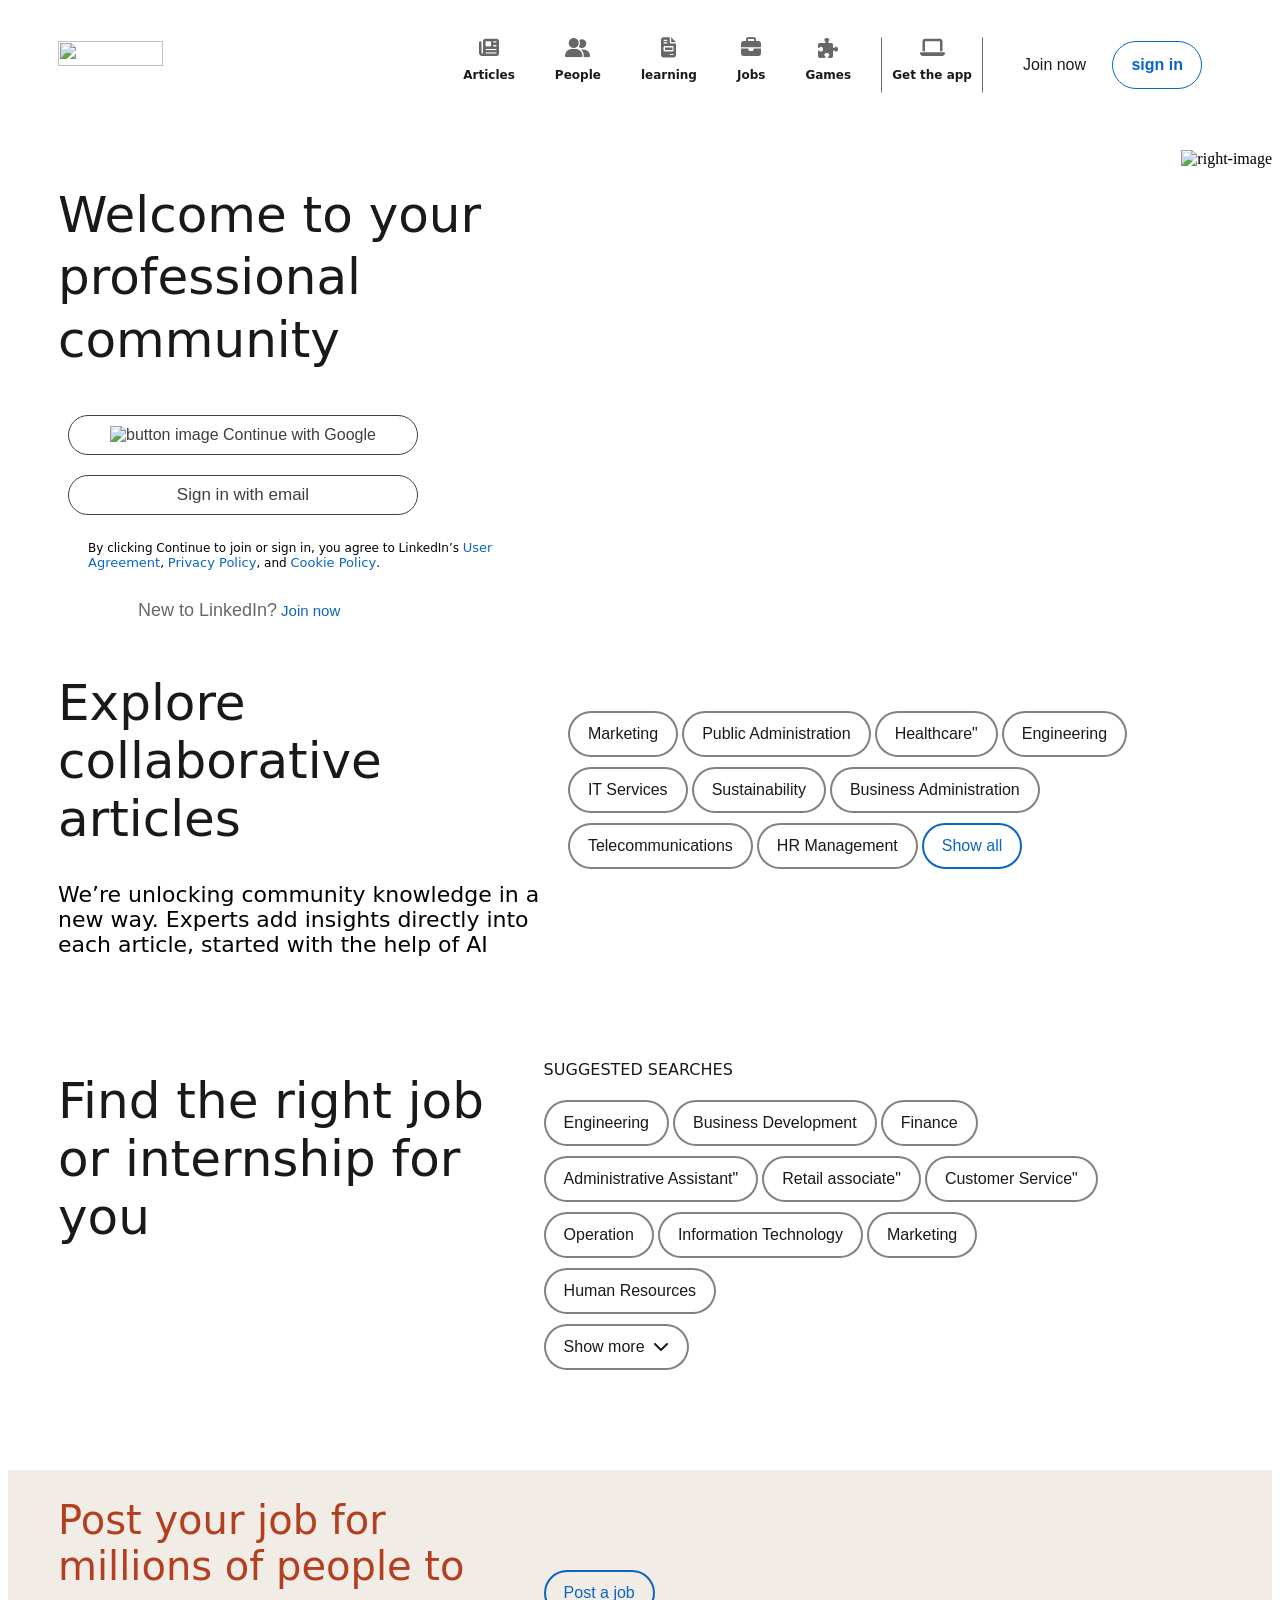
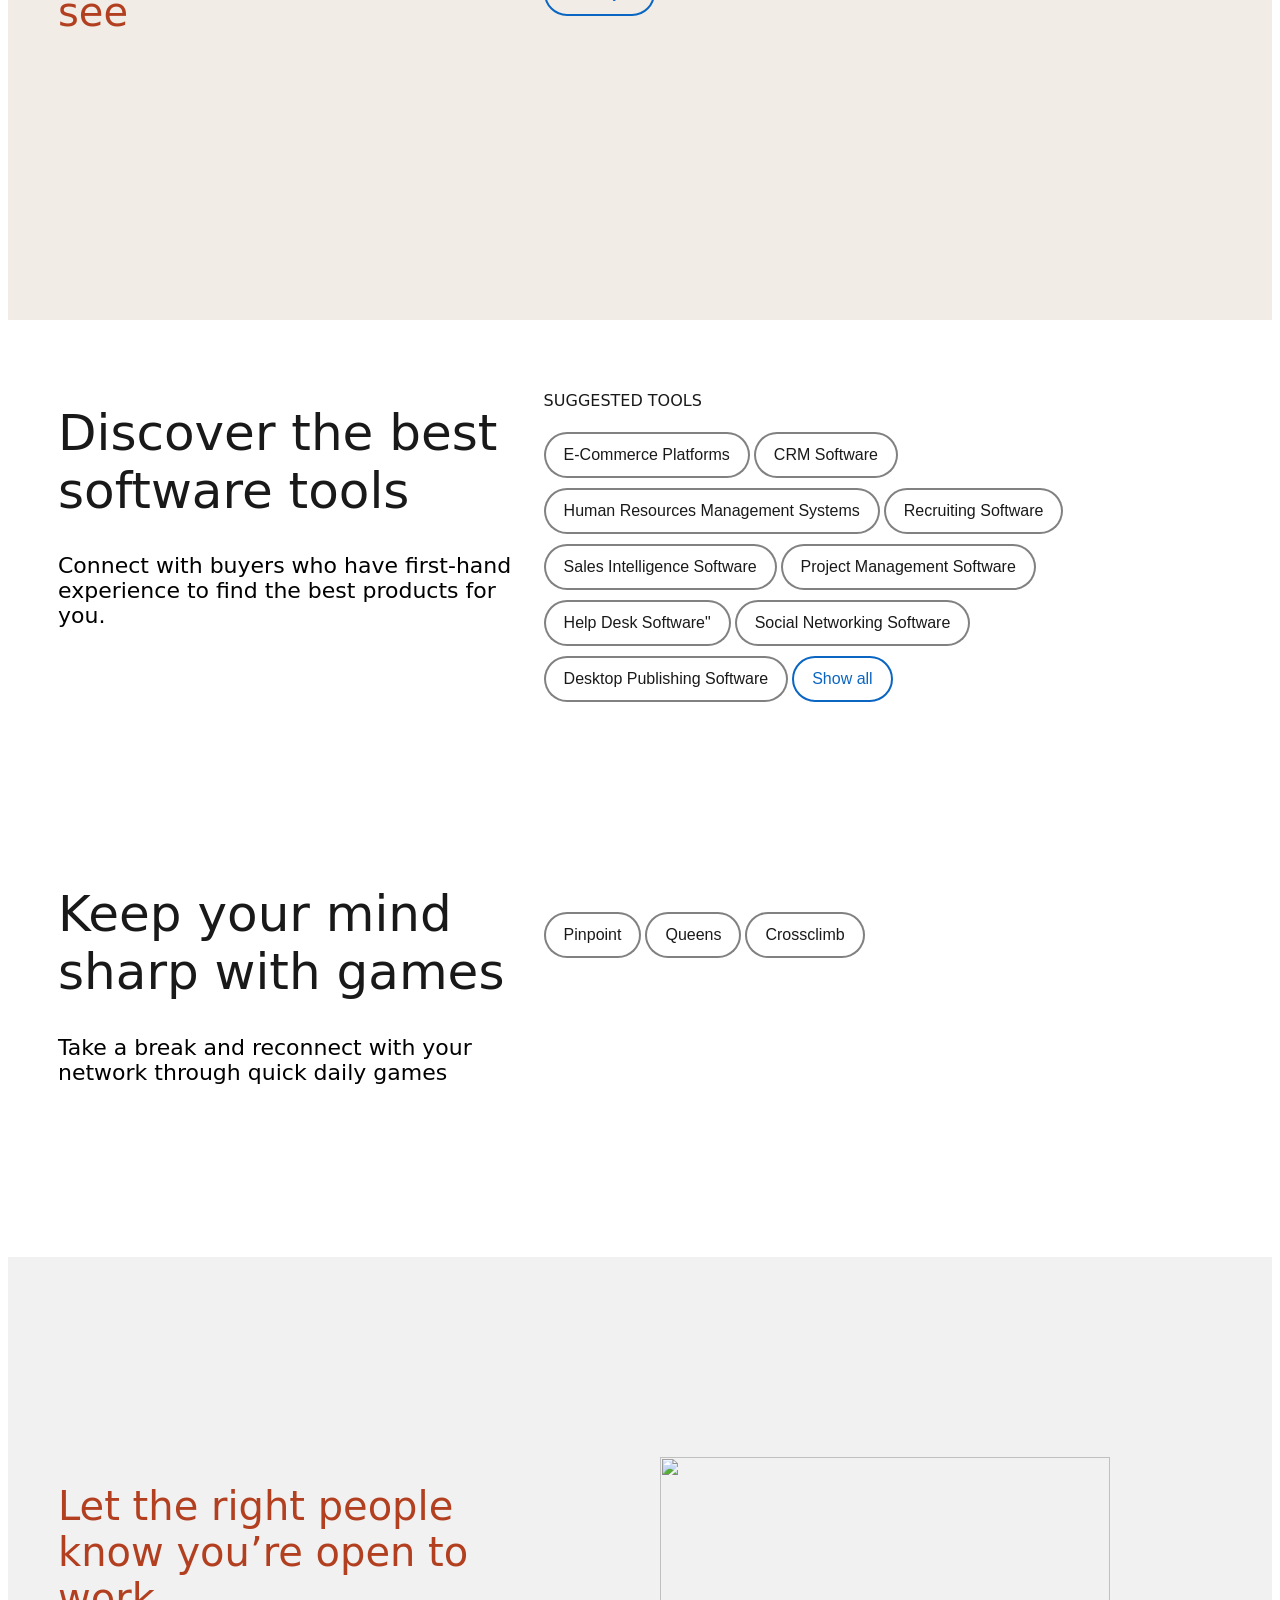
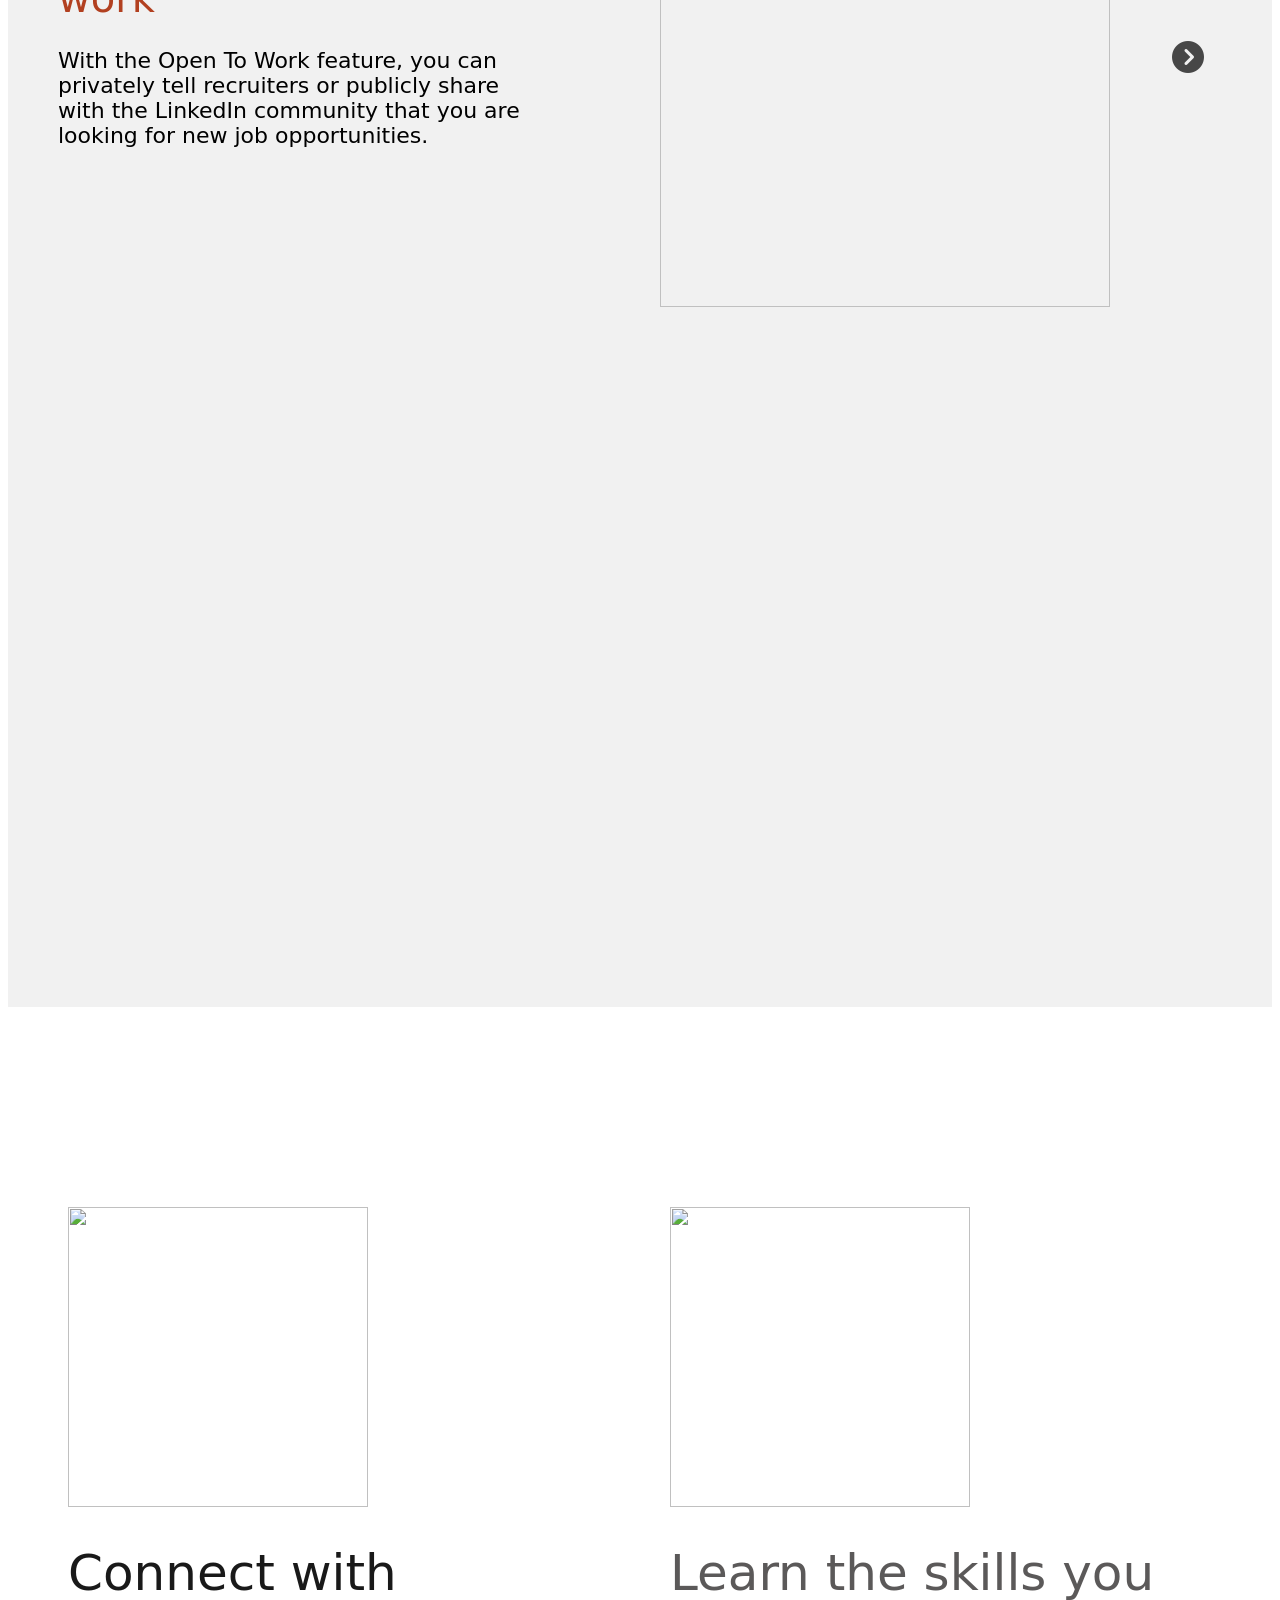
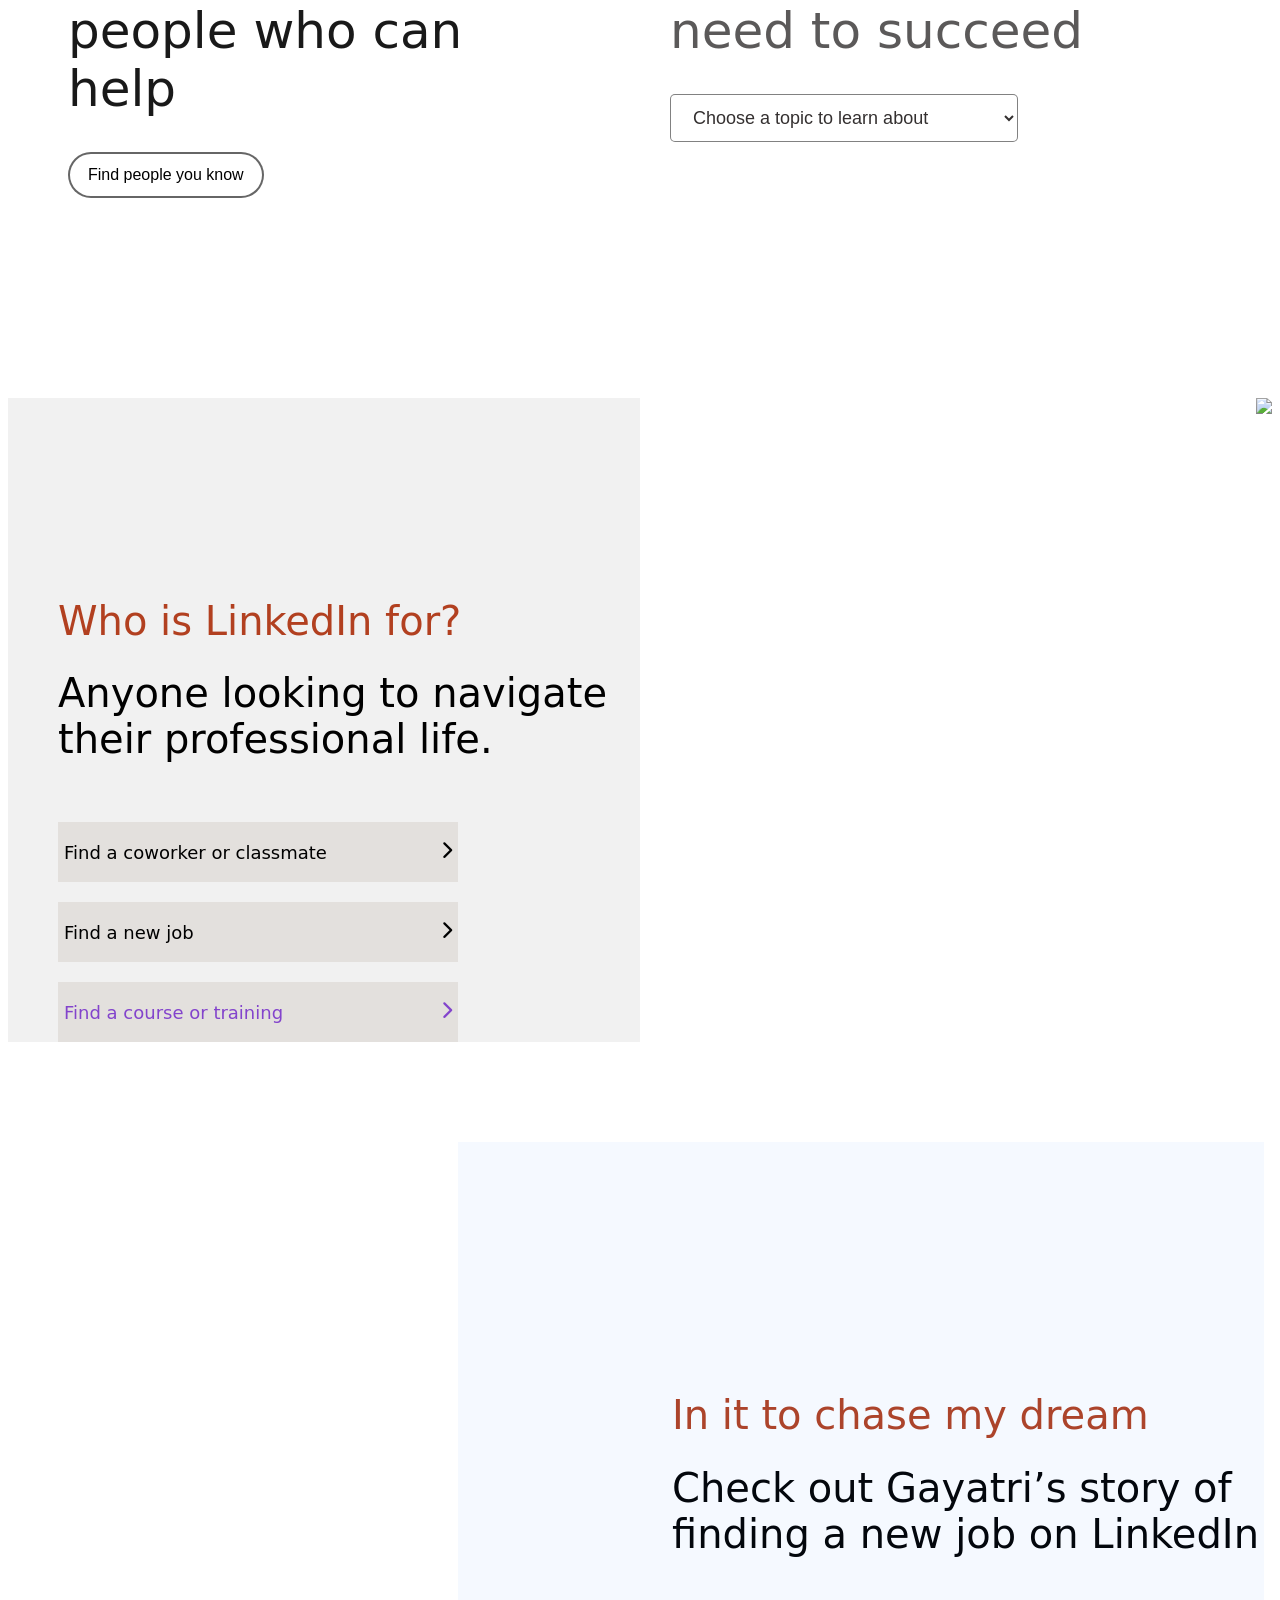
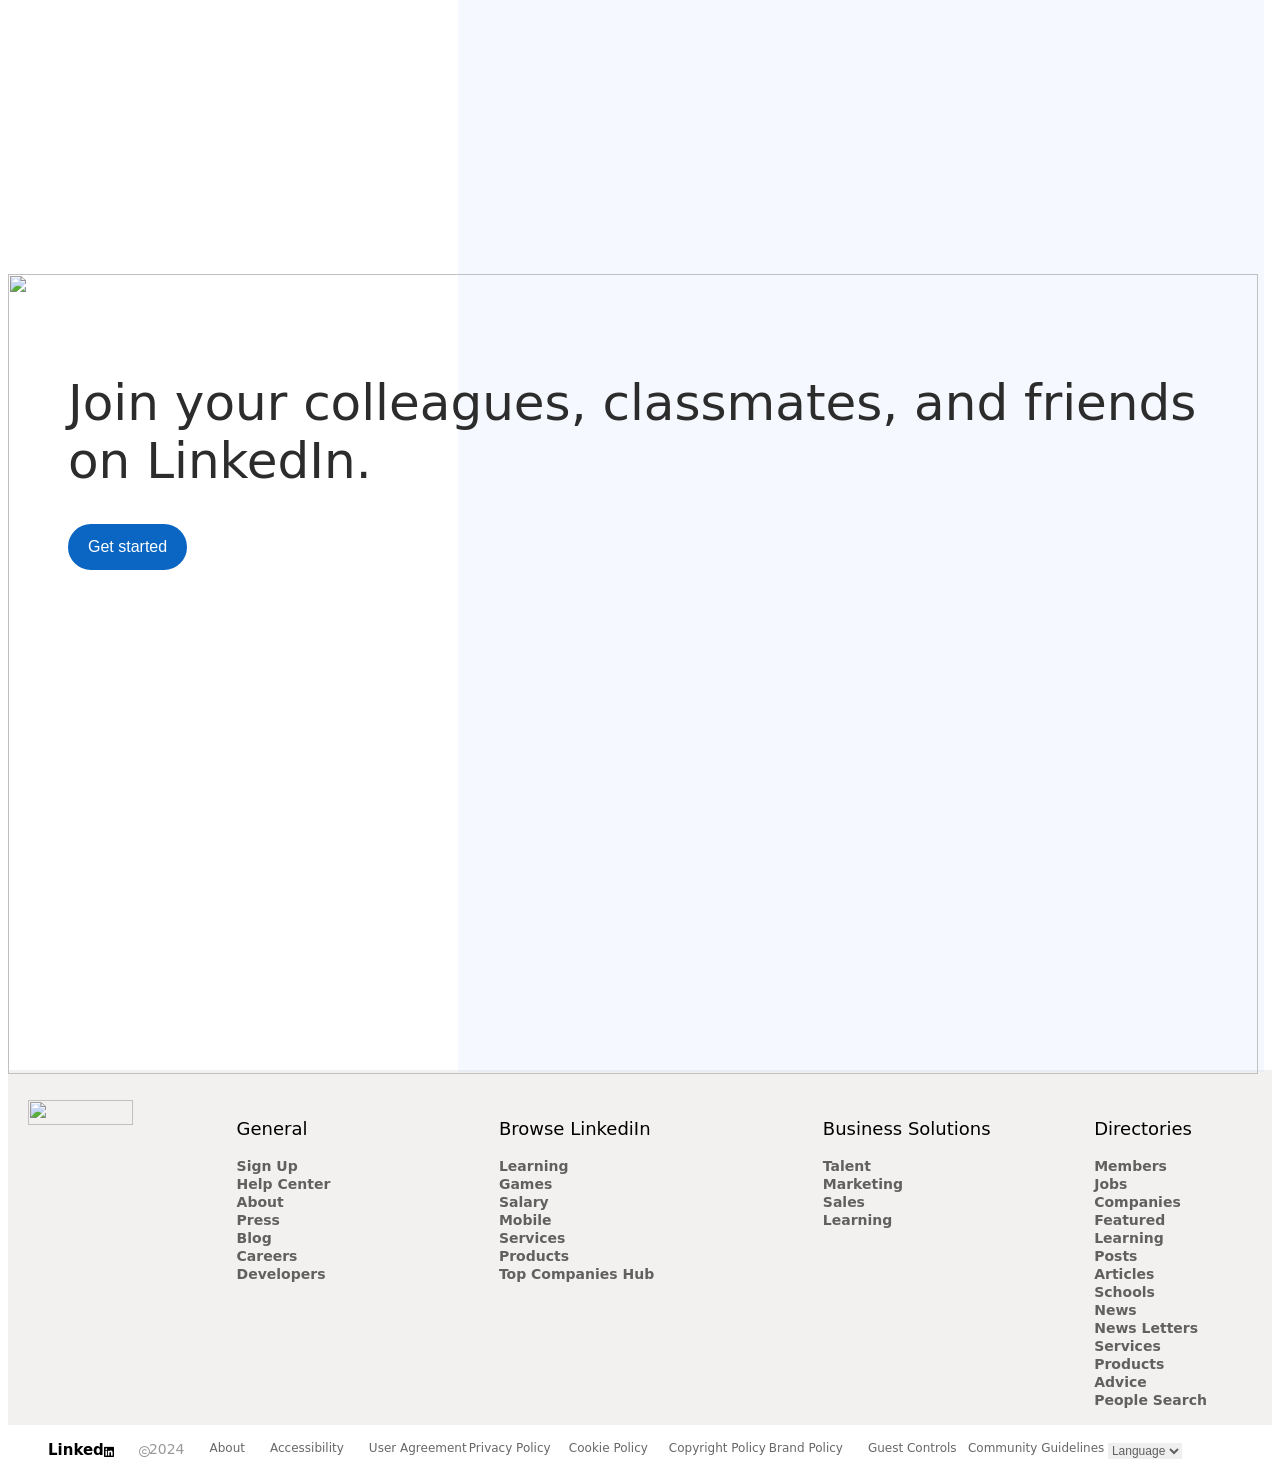
==== linkedin.html @ 4d47f0b0 "Add files via upload" ====
<!DOCTYPE html>
<html lang="en">
    <head>
        <meta charset="UTF-8" />
        <meta name="viewport" content="width=device-width, initial-scale=1.0" />
        <title>linkedin-clone</title>
    </head>

    <header>
        <!--variable-link-->

        <link rel="stylesheet" href="Variables.css" />

        <!--stylesheet-link-->

        <link rel="stylesheet" href="styles.css" />

        <!--font awesome cdn-->

        <link
            rel="stylesheet"
            href="https://cdnjs.cloudflare.com/ajax/libs/font-awesome/6.5.2/css/all.min.css"
            integrity="sha512-SnH5WK+bZxgPHs44uWIX+LLJAJ9/2PkPKZ5QiAj6Ta86w+fsb2TkcmfRyVX3pBnMFcV7oQPJkl9QevSCWr3W6A=="
            crossorigin="anonymous"
            referrerpolicy="no-referrer"
        />

        <!--Header section-->
        <div class="header-container">
            <div class="logo">
                <a href="#">
                    <img src="C:\linkedin\LI-Logo.png" width="105px" height="25px" />
                </a>
            </div>

            <div class="right-section">
                <a href="#" class="articles"
                    ><i class="fa-solid fa-newspaper"></i>
                    <h6>Articles</h6>
                </a>

                <a href="#" class="people"
                    ><i class="fa-solid fa-user-group"></i>
                    <h6>People</h6>
                </a>

                <a href="#" class="learning"
                    ><i class="fa-solid fa-file-invoice"></i>
                    <h6>learning</h6>
                </a>

                <a href="#" class="jobs"
                    ><i class="fa-solid fa-briefcase"></i>
                    <h6>Jobs</h6>
                </a>

                <a href="#" class="games"
                    ><i class="fa-solid fa-puzzle-piece"></i>
                    <h6>Games</h6>
                </a>

                <a href="#" class="getapp"
                    ><i class="fa-solid fa-laptop"></i>
                    <h6>Get the app</h6>
                </a>

                <div button>
                    <button class="invisible">Join now</button>
                    <button class="signin">sign in</button>
                </div>
            </div>
        </div>
    </header>

    <body>
        <!--Home section-->

        <div class="banner-container">
            <div class="left-section">
                <h1>Welcome to your professional community</h1>

                <button class="signin-withgoogle">
                    <image src="C:\linkedin\google-color-icon.svg" alt="button image" width="20px" height="20px" />
                    Continue with Google</button
                ><br />

                <button class="signin-withemail">Sign in with email</button>

                <div class="content-container">
                    By clicking Continue to join or sign in, you agree to LinkedIn’s
                    <a href="#">User&nbsp;<br />Agreement</a>,&nbsp;<a href="#">Privacy&nbsp;Policy</a>, and
                    <a href="#">Cookie Policy</a>.
                </div>

                <div class="end-content">
                    <p>New to LinkedIn?</p>
                    <a href="#">Join now</a>
                </div>
            </div>

            <div class="right-section">
                <img src="C:\linkedin\containerfirst.svg.png" alt="right-image" width="570px" height="540px" />
            </div>
        </div>

        <!--Explore section-->

        <div class="section-explore">
            <div class="left-section">
                <h1>Explore <br />collaborative <br />articles</h1>
                <p>
                    We’re unlocking community knowledge in a new way. Experts add insights directly into each article,
                    started with the help of AI
                </p>
            </div>

            <div class="right-section">
                <div class="first-row">
                    <button class="marketing">Marketing</button>
                    <button class="Public Administration">Public Administration</button>
                    <button class="Healthcare">Healthcare"</button>
                    <button class="Engineering">Engineering</button>
                </div>

                <div class="second-row" style="margin-top: 10px">
                    <button class="IT Services">IT Services</button>
                    <button class="Sustainability">Sustainability</button>
                    <button class="Business Administration">Business Administration</button>
                </div>

                <div class="third-row" style="margin-top: 10px">
                    <button class="Telecommunications">Telecommunications</button>
                    <button class="HR-Management">HR Management</button>
                    <button class="Showall">Show all</button>
                </div>
            </div>
        </div>

        <!--find the right job section-->

        <div class="section-jobsearch">
            <div class="left-section">
                <h1>Find the right job or internship for you</h1>
            </div>

            <div class="right-section">
                <h4>SUGGESTED SEARCHES</h4>

                <div class="first-row">
                    <button class="Engineering">Engineering</button>
                    <button class="Business Development">Business Development</button>
                    <button class="Finance">Finance</button>
                </div>

                <div class="second-row" style="margin-top: 10px">
                    <button class="Administrative Assistant">Administrative Assistant"</button>
                    <button class="Retail associate">Retail associate"</button>
                    <button class="Customer Service">Customer Service"</button>
                </div>

                <div class="third-row" style="margin-top: 10px">
                    <button class="Operation">Operation</button>
                    <button class="Information Technology">Information Technology</button>
                    <button class="Marketing">Marketing</button>
                </div>

                <div class="fourth-row" style="margin-top: 10px">
                    <button class="Human Resources">Human Resources</button>
                </div>

                <div class="fifth-row" style="margin-top: 10px">
                    <button class="Show more">Show more&nbsp;&nbsp;<i class="fa-solid fa-chevron-down"></i></button>
                </div>
            </div>
        </div>

        <!--post a job section-->

        <div class="section-postajob">
            <div class="left-section">
                <h1>Post your job for <br />millions of people to <br />see</h1>
            </div>

            <div class="right-section">
                <button class="Post a job">Post a job</button>
            </div>
        </div>

        <!--Discover section-->

        <div class="section-discover">
            <div class="left-section">
                <h1>Discover the best software tools</h1>
                <p>Connect with buyers who have first-hand experience to find the best products for you.</p>
            </div>

            <div class="right-section">
                <h4>SUGGESTED TOOLS</h4>

                <div class="first-row">
                    <button class="E-Commerce Platforms">E-Commerce Platforms</button>
                    <button class="CRM Software">CRM Software</button>
                </div>

                <div class="second-row" style="margin-top: 10px">
                    <button class="Human Resources Management Systems">Human Resources Management Systems</button>
                    <button class="Recruiting Software">Recruiting Software</button>
                </div>

                <div class="third-row" style="margin-top: 10px">
                    <button class="Sales Intelligence Software">Sales Intelligence Software</button>
                    <button class="Project Management Software">Project Management Software</button>
                </div>

                <div class="fourth-row" style="margin-top: 10px">
                    <button class="Help Desk Software">Help Desk Software"</button>
                    <button class="Social Networking Software">Social Networking Software</button>
                </div>

                <div class="fifth-row" style="margin-top: 10px">
                    <button class="Desktop Publishing Software">Desktop Publishing Software</button>
                    <button class="Showall">Show all</button>
                </div>
            </div>
        </div>

        <!--Games section-->

        <div class="section-games">
            <div class="left-section">
                <h1>Keep your mind <br />sharp with games</h1>
                <p>Take a break and reconnect with your network through quick daily games</p>
            </div>

            <div class="right-section">
                <button class="Pinpoint">Pinpoint</button>
                <button class="Queens">Queens</button>
                <button class="Crossclimb">Crossclimb</button>
            </div>
        </div>

        <!--Image section-->

        <div class="image-content-section">
            <div class="in-content">
                <div class="left-section">
                    <h1>Let the right people know you’re open to work</h1>
                    <p>
                        With the Open To Work feature, you can privately tell recruiters or publicly share with the LinkedIn
                        community that you are looking for new job opportunities.
                    </p>
                </div>

                <div class="right-section">
                    <img
                        class="R-img"
                        src="	https://static.licdn.com/aero-v1/sc/h/dbvmk0tsk0o0hd59fi64z3own"
                        width="450px"
                        height="450px"
                    />
                    <i class="fa-solid fa-circle-chevron-right fa-2xl"></i>
                </div>
            </div>
        </div>

        <!--connect-people section-->

        <div class="Connect-people">
            <div class="t-image">
                <div class="left-section">
                    <img class="f-img" src="https://static.licdn.com/aero-v1/sc/h/b1fxwht7hdbeusleja7ciftsj" />
                    <h1>Connect with people who can help</h1>
                    <button class="Find people you know">Find people you know</button>
                </div>

                <div class="right-section">
                    <img class="f-img" src="https://static.licdn.com/aero-v1/sc/h/dkfub4sc7jgzg3o31flfr91rv" />
                    <h1>Learn the skills you <br />need to succeed</h1>
                    <select class="Choose a topic">
                        <option id="Choose a topic">Choose a topic to learn about</option>
                        <option id="Business Analysis and Strategy">Business Analysis and Strategy</option>
                        <option id="Business Software and tools">Business Software and tools</option>
                        <option id="Career Development">Career Development</option>
                        <option id="Customer Service">Customer Service</option>
                        <option id="Diversity, Equity, and Inclusion (DEI)">Diversity, Equity, and Inclusion (DEI)</option>
                        <option id="Finance and Accounting">Finance and Accounting</option>
                    </select>
                </div>
            </div>
        </div>

        <!--who's-linkedin section-->

        <div class="aboutlinkedin">
            <div class="left-section">
                <h1>Who is LinkedIn for?</h1>
                <p>Anyone looking to navigate <br />their professional life.</p>
                <div class="btn-cls">
                    <button class="First">
                        Find a coworker or classmate&nbsp;&nbsp;&nbsp;&nbsp;&nbsp;<i class="fa-solid fa-chevron-right"></i>
                    </button>
                    <button class="Second">
                        Find a new job&nbsp;&nbsp;&nbsp;&nbsp;&nbsp;<i class="fa-solid fa-chevron-right"></i>
                    </button>
                    <button class="Third">Find a course or training<i class="fa-solid fa-chevron-right"></i></button>
                </div>
            </div>

            <div class="right-section">
                <img class="f-img" src="C:\linkedin\eghb2zc0p5s2x42wbi80w4v8a (1).jpg" />
            </div>
        </div>

        <!--video section-->
        <div class="video-section">
            <div class="p-background" style="width: 63%; height: 170vh"></div>

            <div class="left-section">
                <iframe
                    width="564"
                    height="378"
                    src="https://www.youtube.com/embed/IlYUUN8rL_Y"
                    title="Gayatri Iyer: In it to chase my dream | #InItTogether"
                    frameborder="0"
                    allow="accelerometer; autoplay; clipboard-write; encrypted-media; gyroscope; picture-in-picture; web-share"
                    referrerpolicy="strict-origin-when-cross-origin"
                    allowfullscreen
                ></iframe>
            </div>

            <div class="right-section">
                <h1>In it to chase my dream</h1>
                <p>Check out Gayatri’s story of finding a new job on LinkedIn</p>
            </div>
        </div>

        <!--background-img section-->

        <div class="bg-img" style="width: 100%">
            <div class="bg">
                <img src="C:\linkedin\4ezbw852t2wrgf27zl1o1qtu7.png" width="1250px;" height="800px;" />
            </div>

            <h1>Join your colleagues, classmates, and friends on LinkedIn.</h1>
            <button class="getstarted">Get started</button>
        </div>

        <!--f1-section section-->

        <div class="f1-section">
            <div class="logo">
                <a href="#">
                    <img src="C:\linkedin\LI-Logo.png" width="105px" height="25px" />
                </a>
            </div>

            <div class="general">
                <h3>General</h3>
                <ul>
                    <li><a href="#">Sign Up</a></li>
                    <li><a href="#">Help Center</a></li>
                    <li><a href="#">About</a></li>
                    <li><a href="#">Press</a></li>
                    <li><a href="#">Blog</a></li>
                    <li><a href="#">Careers</a></li>
                    <li><a href="#">Developers</a></li>
                </ul>
            </div>

            <div class="Browse LinkediIn">
                <h3>Browse LinkediIn</h3>
                <ul>
                    <li><a href="#">Learning</a></li>
                    <li><a href="#">Games</a></li>
                    <li><a href="#">Salary</a></li>
                    <li><a href="#">Mobile</a></li>
                    <li><a href="#">Services</a></li>
                    <li><a href="#">Products</a></li>
                    <li><a href="#">Top Companies Hub</a></li>
                </ul>
            </div>

            <div class="Business Solutions">
                <h3>Business Solutions</h3>
                <ul>
                    <li><a href="#">Talent</a></li>
                    <li><a href="#">Marketing</a></li>
                    <li><a href="#">Sales</a></li>
                    <li><a href="#">Learning</a></li>
                </ul>
            </div>

            <div class="Directories">
                <h3>Directories</h3>
                <ul>
                    <li><a href="#">Members</a></li>
                    <li><a href="#">Jobs</a></li>
                    <li><a href="#">Companies</a></li>
                    <li><a href="#">Featured</a></li>
                    <li><a href="#">Learning</a></li>
                    <li><a href="#">Posts</a></li>
                    <li><a href="#">Articles</a></li>
                    <li><a href="#">Schools</a></li>
                    <li><a href="#">News</a></li>
                    <li><a href="#">News Letters</a></li>
                    <li><a href="#">Services</a></li>
                    <li><a href="#">Products</a></li>
                    <li><a href="#">Advice</a></li>
                    <li><a href="#">People Search</a></li>
                </ul>
            </div>
        </div>

        <!--footer-section section-->

        <div class="footer">
            <ul>
                <li>
                    <a href="#" style="font-size: 15px; color: black; font-weight: 600"
                        >Linked<i class="fa-brands fa-linkedin fa-xs"></i
                    ></a>
                </li>
                <li>
                    <a href="#" style="font-size: 14px; color: rgba(0, 1, 0, 0.4)"
                        ><i class="fa-regular fa-copyright fa-xs"></i>2024</a
                    >
                </li>
                <li><a href="#" class="Right">About</a></li>
                <li><a href="#" class="Right">Accessibility</a></li>
                <li><a href="#" class="Right">User&nbsp;Agreement</a></li>
                <li><a href="#" class="Right">Privacy&nbsp;Policy</a></li>
                <li><a href="#" class="Right">Cookie&nbsp;Policy</a></li>
                <li><a href="#" class="Right">Copyright&nbsp;Policy</a></li>
                <li><a href="#" class="Right">Brand&nbsp;Policy</a></li>
                <li><a href="#" class="Right">Guest&nbsp;Controls</a></li>
                <li><a href="#" class="Right">Community&nbsp;Guidelines</a></li>
                <li>
                    <select>
                        <option id="Language">Language</option>
                        <option id="English">English</option>
                        <option id="Spanish">Spanish</option>
                        <option id="Arabic">Arabic</option>
                        <option id="German">German</option>
                    </select>
                </li>
            </ul>
        </div>
    </body>
</html>
---- Variables.css ----
:root{

    --primary-t-color:rgba(0,1,0,.6);
    --secondry-t-color:black;
    --r-color: #b24020;
    --btn-bg-color:white;
    --signin-hover-color:#f1f8ff;
    --btn-color:#0a66c2;
    --secondary-btn-hover-color:rgba(0, 0, 0, 0.04);
    --primary-bg-color: rgba(210, 209, 207, 0.3);
    --vieo-bg-color:rgb(59,130,246,0.05);
    --footer-bg-color:rgba(190, 183, 175, 0.2);
    --h-color: rgba(0, 0, 0, 0.9);
    
    --btn-t-color: #3c4043;

}
---- styles.css ----
*{
    
box-sizing: border-box;

}
body{
margin-top: 10px;
padding: 0;
}
/*--Header start--*/

.header-container{
display:flex;
justify-content: space-between;
align-items: center;
height:10vh;
margin-top: 10px;
margin-left: 50px;
margin-right:  30px;
}
.header-container .right-section {
display:flex;
justify-content: center;
gap: 20px;
text-decoration: none;
margin-right:  40px;
align-items: left;
font-size: 20px;;
font-family: sans;
color:var(--primary-t-color);
padding-top: 20px;
align-items: center;
}
.header-container .right-section h6{
margin: 10px;
font-size: 12px;
align-items: center;
color:var(--h-color);
}
.header-container .right-section i{
font-size: 20px;
align-items:center;
}
.header-container .right-section a {
display: flex;
flex-direction: column;
align-items:center;
gap: 0rem;
text-decoration: none;
color:var(--primary-t-color);
}
.header-container .right-section .getapp{
border: 1px solid;
border-left-color: var(--primary-t-color);
border-right-color: var(--primary-t-color);
border-top-color:var(--btn-bg-color);
border-bottom-color: var(--btn-bg-color);
}
.header-container .right-section .button ,.invisible,.signin {
background-color: var(--btn-bg-color);
min-height: 48px;
border-radius: 24px;
padding-top: 12px;
padding-bottom: 12px;
padding-left: 30px;
padding-right: 24px;
text-align: center;
font-size: 16px;
font-weight: 550;
color:var( --btn-t-color);
}
.header-container .right-section .button{
display: flex;
justify-content: center;
gap:15px;
}
.right-section .invisible{
border-color:transparent;
}
.right-section .signin {
border: 1.5px solid var(--btn-color);
color:var(--btn-color);
font-weight: bold;
}
.right-section a:hover{
color:var(--secondry-t-color);
}
.right-section .invisible:hover{
background-color:var( --secondary-btn-hover-color);
transition: .2s ease-in-out;
}
.right-section .signin:hover{
background-color:var(--signin-hover-color);
transition: .2s ease-in-out;
}
/*--Header end--*/

/*--Home section start--*/

.banner-container{
display: flex;
justify-content: space-between;
margin-top: 50px;
padding-right: 0;
margin-left: 50px;
}
.banner-container img{
margin-right:0;
}
.banner-container .left-section{
width: 500px;
}
.banner-container .left-section h1{
color:var(--h-color);
font-family:system-ui, -apple-system, BlinkMacSystemFont, 'Segoe UI', Roboto, Oxygen, Ubuntu, Cantarell, 'Open Sans', 'Helvetica Neue', sans-serif;
font-size: 50px;
line-height: 1.25;
font-weight:300;
}
.banner-container .signin-withgoogle {
width: 500px;
height: 40px;
text-align: center;
font-size: 16px;
font-family: Arial, sans-serif;
background-color:var(--btn-bg-color);
color:var( --btn-t-color);
border:1px solid var( --btn-t-color);
cursor: pointer;
border-radius: 25px;
margin: 10px;
overflow:visible;
width: 70%;
}
.banner-container .signin-withemail{
width: 400px;
height: 40px;
text-align: center;
font-size: 16px;
font-family: Arial, sans-serif;
background-color: var(--btn-bg-color);
color:var( --btn-t-color);
border:1px solid var( --btn-t-color);
cursor: pointer;
border-radius: 25px;
margin: 10px;
overflow:visible;
font-size: 17px;
width: 70%;
}
.banner-container .left-section .content-container{
font-family: system-ui, -apple-system, BlinkMacSystemFont, 'Segoe UI', Roboto, Oxygen, Ubuntu, Cantarell, 'Open Sans', 'Helvetica Neue', sans-serif;
font-size: 12px;
margin-top: 15px;
margin-left: 30px;
text-decoration: none;
}
.end-content{
margin-top: 30px;}
.end-content p,a{
display: inline;
font-size: 15px;
}
.banner-container .end-content p{
font-size: 18px;
padding-left: 80px;
font-family: system-ui, -apple-system, BlinkMacSystemFont, 'Segoe UI', Roboto, Oxygen, Ubuntu, Cantarell, 'Open Sans', 'Helvetica Neue', sans-serif;
}
.content-container a{
text-decoration: none;
font-size: 13px;
color: var(--btn-color);
font-family: system-ui, -apple-system, BlinkMacSystemFont, 'Segoe UI', Roboto, Oxygen, Ubuntu, Cantarell, 'Open Sans', 'Helvetica Neue', sans-serif;;
}
.banner-container .end-content a{
font-size: 15px;
padding-top: 80px;
text-decoration: none;
color:var(--btn-color);
font-family:Arial, Helvetica, sans-serif;
padding:0;
}
.banner-container .end-content p{
font-family:Arial, Helvetica, sans-serif;
color:var(--primary-t-color);
}
button.signin-withemail:hover{
background-color: var(--secondary-btn-hover-color);
}
button.signin-withgoogle:hover{
background-color:var(--signin-hover-color);
border: 2px solid rgb(77, 76, 76);
}
.end-content a:hover{
text-decoration: underline;
color: #1d0897;
}
.content-container a:hover{
text-decoration: underline;
color: #1d0897;
}

/*--Home section end--*/

/*--section-explore start--*/

.section-explore{
display: flex;
justify-content: space-between;
padding-top: 20px;
padding-bottom: 60px;
margin-left: 50px;
}
.section-explore .left-section{
width:40%;
}
.section-explore .right-section{
width:58%;
margin-top: 70px;
}
first-row,second-row,third-row{
margin-top: 10px;
}
.section-explore .left-section h1{
font-family: system-ui, -apple-system, BlinkMacSystemFont, 'Segoe UI', Roboto, Oxygen, Ubuntu, Cantarell, 'Open Sans', 'Helvetica Neue', sans-serif;
font-weight: 300;
font-size: 50px;
color: var(--h-color);
}

.section-explore .left-section p{
font-family: system-ui, -apple-system, BlinkMacSystemFont, 'Segoe UI', Roboto, Oxygen, Ubuntu, Cantarell, 'Open Sans', 'Helvetica Neue', sans-serif;
font-weight: 300;
font-size: 22px;
margin-top: 0;
}

.right-section button{
border-color: rgba(99, 99, 99, 0.807);
background-color:var(--btn-bg-color);
border-radius: 45px;
font-size: 16px;
margin-left: 0;
padding-top: 12px;
padding-bottom: 12px;
padding-left: 18px;
padding-right: 18px;
color: var(--h-color);
border-style:solid;
font-weight: 400;
}
.third-row .Showall{
color:var(--btn-color);
border-color:var(--btn-color);
}
.third-row .Showall:hover{
background-color: var(--signin-hover-color);
}
.right-section button:hover{
background-color:  var(--secondary-btn-hover-color);
}
/*--section-explore end--*/


/*--section-jobsearch start--*/
  
.section-jobsearch{

display: flex;
justify-content: space-between;
margin-left: 50px;
padding-bottom: 100px;
}
.section-jobsearch .left-section{
width:40%;
text-align: left;
margin-left: 0;
}

.section-jobsearch .right-section{
text-align: left;
margin-left: 0;
width:60%;
}
.section-jobsearch .left-section h1{
font-family: system-ui, -apple-system, BlinkMacSystemFont, 'Segoe UI', Roboto, Oxygen, Ubuntu, Cantarell, 'Open Sans', 'Helvetica Neue', sans-serif;
font-size: 50px;
font-weight: 200;
color: var(--h-color);
}

.section-jobsearch .right-section h4{
font-family: system-ui, -apple-system, BlinkMacSystemFont, 'Segoe UI', Roboto, Oxygen, Ubuntu, Cantarell, 'Open Sans', 'Helvetica Neue', sans-serif;
font-size: 16px;
color: var(--h-color);
font-weight: 500;
}

/*--section-jobsearch end--*/

/*--section-post a job start--*/

.section-postajob{

margin-top: 100px;
height:50vh;
background-color:#f1ece5;
margin:0;
padding:0;
display: flex;
padding-bottom: 100px;

}
.section-postajob .left-section{

width:40%;
text-align: left;
margin-left: 50px;
}

.section-postajob .left-section h1{

font-family: system-ui, -apple-system, BlinkMacSystemFont, 'Segoe UI', Roboto, Oxygen, Ubuntu, Cantarell, 'Open Sans', 'Helvetica Neue', sans-serif;
font-size: 40px;
font-weight: 400;
color: var(--r-color);
}

.section-postajob .right-section{
text-align: left;
margin-left: 0;
width:60%;
margin-top: 100px;
}
.section-postajob .right-section button{ 
color:var(--btn-color);
border-color:var(--btn-color);
background-color: transparent;}

.section-postajob .right-section button:hover{

  background-color:var(--signin-hover-color);
}

/*--section-post a job end--*/

/*--section-Discover Start--*/
.section-discover{
 
display: flex;
justify-content: space-between;
margin-left: 50px;
padding-bottom: 100px;
margin-top: 50px;
}

.section-discover .left-section{

width:40%;
text-align: left;
margin-left: 0;
}


.section-discover .left-section h1{
font-family: system-ui, -apple-system, BlinkMacSystemFont, 'Segoe UI', Roboto, Oxygen, Ubuntu, Cantarell, 'Open Sans', 'Helvetica Neue', sans-serif;
font-weight: 300;
font-size: 50px;
color:var(--h-color);
}
.section-discover .left-section p{
font-family: system-ui, -apple-system, BlinkMacSystemFont, 'Segoe UI', Roboto, Oxygen, Ubuntu, Cantarell, 'Open Sans', 'Helvetica Neue', sans-serif;
font-weight: 300;
font-size: 22px;
margin-top: 0;
  }

.section-discover .right-section{

text-align: left;
margin-left: 0;
width:60%;
}

.section-discover .right-section h4{
font-family: system-ui, -apple-system, BlinkMacSystemFont, 'Segoe UI', Roboto, Oxygen, Ubuntu, Cantarell, 'Open Sans', 'Helvetica Neue', sans-serif;
font-size: 16px;
color:var(--h-color);
font-weight: 500;
}

.fifth-row .Showall{

color:var(--btn-color);
border-color:var(--btn-color);
}

 .fifth-row .Showall:hover{
background-color: var( --signin-hover-color);
  }

  /*--section-Discover End--*/

  /*--section-Games Start--*/

.section-games{
display: flex;
justify-content: space-between;
margin-left: 50px;
padding-bottom: 100px;
margin-top: 50px;
}
.section-games .left-section{

width:40%;
text-align: left;
margin-left: 0;
}

.section-games .left-section h1{
font-family: system-ui, -apple-system, BlinkMacSystemFont, 'Segoe UI', Roboto, Oxygen, Ubuntu, Cantarell, 'Open Sans', 'Helvetica Neue', sans-serif;
font-weight: 300;
font-size: 50px;
color:var(--h-color);
}

.section-games .left-section p{
font-family: system-ui, -apple-system, BlinkMacSystemFont, 'Segoe UI', Roboto, Oxygen, Ubuntu, Cantarell, 'Open Sans', 'Helvetica Neue', sans-serif;
font-weight: 300;
font-size: 22px;
margin-top: 0;
  }

.section-games .right-section{
text-align: left;
margin-left: 0;
width:60%;
margin-top: 60px;
}

  /*--section-Games Start--*/

 /*--section-image-content Start--*/

.image-content-section{
background-color: var(--primary-bg-color);
height:150vh;
}
.in-content{
display: flex;
justify-content: space-between;
margin-left: 50px;
padding-bottom: 100px;
margin-top: 50px;
padding-right: 50px;
}
.in-content .left-section{

width:40%;
text-align: left;
margin-left: 0;
margin-top: 200px;
}
.in-content .left-section h1{
font-family: system-ui, -apple-system, BlinkMacSystemFont, 'Segoe UI', Roboto, Oxygen, Ubuntu, Cantarell, 'Open Sans', 'Helvetica Neue', sans-serif;
font-size: 40px;
font-weight: 400;
color: var(--r-color);
}

.in-content .left-section p{
font-family: system-ui, -apple-system, BlinkMacSystemFont, 'Segoe UI', Roboto, Oxygen, Ubuntu, Cantarell, 'Open Sans', 'Helvetica Neue', sans-serif;
font-weight: 300;
font-size: 22px;
margin-top: 0;
}
.in-content .right-section{
text-align: left;
padding-left: 20px;
width:50%;
margin-top: 200px;
display: flex;
justify-content: space-between;
}
  
.in-content .right-section i{
padding-right: 50px;
margin-top: 200px;
width:20px;
height: 39px;
padding-bottom: 0;
opacity: 0.7;
}
.in-content .right-section i:hover{
opacity: 1;
}
 /*--section-image-content End--*/

  /*--section-t-image Start--*/

 .t-image{
display: flex;

justify-content: space-between;
margin-top: 200px;
margin-left: 60px;
}
.t-image .left-section{ 
width:40%;
text-align: left;
margin-left: 0;
}
.t-image .left-section h1{
font-family: system-ui, -apple-system, BlinkMacSystemFont, 'Segoe UI', Roboto, Oxygen, Ubuntu, Cantarell, 'Open Sans', 'Helvetica Neue', sans-serif;
font-weight: 300;
font-size: 50px;
color: var(--h-color);
}

.t-image .left-section button{ 
border-color: var(--primary-t-color);
background-color:var(--btn-bg-color);
border-radius: 45px;
font-size: 16px;
margin-left: 0;
padding-top: 12px;
padding-bottom: 12px;
padding-left: 18px;
padding-right: 18px;
color: (--h-color);
border-style:solid;
font-weight: 400;
}
.t-image .f-img{
width:300px;
height:300px;
}
.t-image .right-section{ 
width:50%;
text-align: left;
margin-left: 0;
}
.t-image .right-section h1{
font-family: system-ui, -apple-system, BlinkMacSystemFont, 'Segoe UI', Roboto, Oxygen, Ubuntu, Cantarell, 'Open Sans', 'Helvetica Neue', sans-serif;
font-weight: 300;
font-size: 50px;
color: #5b5959;
}
.t-image .right-section select{
border-color: rgba(99, 99, 99, 0.807);
background-color: var(--btn-bg-color);
border-radius: 5px;
font-size: 18px;
margin-left: 0;
padding-top: 12px;
padding-bottom: 12px;
padding-left: 18px;
padding-right: 18px;
color: rgb(52, 48, 48);
border-style:solid;
font-weight: 400;
}
.t-image .left-section button:hover{
background-color:  var(--secondary-btn-hover-color);
}
.t-image .right-section select:hover{
background-color:   var(--secondary-btn-hover-color);
}
  /*--section-t-image End--*/
  
   /*--section-aboutlinkedin Start--*/

.aboutlinkedin
{
 display: flex;    
justify-content: space-between;
margin-top: 200px;
}
.aboutlinkedin .left-section{ 
width:50%;
text-align: left;
margin-left: 0;
background-color: var(--primary-bg-color);
}
.aboutlinkedin .left-section h1{
font-family: system-ui, -apple-system, BlinkMacSystemFont, 'Segoe UI', Roboto, Oxygen, Ubuntu, Cantarell, 'Open Sans', 'Helvetica Neue', sans-serif;
font-size: 40px;
font-weight: 400;
color: var(--r-color);
margin-top: 200px;
margin-left: 50px;
}
.aboutlinkedin .left-section p{
font-family: system-ui, -apple-system, BlinkMacSystemFont, 'Segoe UI', Roboto, Oxygen, Ubuntu, Cantarell, 'Open Sans', 'Helvetica Neue', sans-serif;
font-weight: 300;
font-size: 22px;
margin-top: 0;
font-size: 40px;
margin-left: 50px;
padding-bottom:20px;
}
.aboutlinkedin button{
display: flex;
margin-left: 50px;
margin-top: 20px;
width:400px;
height:60px;
background-color: rgba(169, 155, 141, 0.2);
border: none;
font-size: 18px;
padding-top: 20px;
padding-bottom: 12px;
}
.btn-cls .First,.Second,.Third{
display: flex;
justify-content: space-between;
font-family: system-ui, -apple-system, BlinkMacSystemFont, 'Segoe UI', Roboto, Oxygen, Ubuntu, Cantarell, 'Open Sans', 'Helvetica Neue', sans-serif;
}
.btn-cls .Third{
color:  #8344cc;
}
.btn-cls .First:hover{
background-color:  rgba(169, 155, 141, 0.4) ;
} 
.btn-cls .Second:hover{
background-color:  rgba(169, 155, 141, 0.4) ;
}  
.btn-cls .Third:hover{
background-color:  rgba(169, 155, 141, 0.4) ;
}      
/*--section-aboutlinkedin End--*/

/*--video section start--*/

.video-section {
display: flex;
margin-left: 50px;
}
.video-section .p-background{
margin-top: 100px;      
position:absolute;
background-color:var(--vieo-bg-color);
margin-left: 400px;
}
.video-section .left-section{
margin-top: 250px;
}
.video-section .right-section h1{
font-family: system-ui, -apple-system, BlinkMacSystemFont, 'Segoe UI', Roboto, Oxygen, Ubuntu, Cantarell, 'Open Sans', 'Helvetica Neue', sans-serif;
font-size: 40px;
font-weight: 400;
color: var(--r-color);
margin-top: 350px;
margin-left: 50px;
}
.video-section .right-section p{
font-family: system-ui, -apple-system, BlinkMacSystemFont, 'Segoe UI', Roboto, Oxygen, Ubuntu, Cantarell, 'Open Sans', 'Helvetica Neue', sans-serif;
font-weight: 300;
font-size: 22px;
margin-top: 0;
font-size: 40px;
margin-left: 50px;
padding-bottom:20px;
}
 /*--video section End--*/

/*--background-img section Start--*/

.bg{ 
position: absolute;
}
.bg-img h1{
font-family: system-ui, -apple-system, BlinkMacSystemFont, 'Segoe UI', Roboto, Oxygen, Ubuntu, Cantarell, 'Open Sans', 'Helvetica Neue', sans-serif;
font-size: 50px;
font-weight: 200;
color: #2c2c2c;
margin-top: 200px;
margin-left: 60px;
position: relative;
padding-top: 100px;
}
.bg-img .getstarted{
border-color: var( --btn-color);
background-color:var( --btn-color);
border-radius: 45px;
font-size: 16px;
margin-left: 60px;
padding-top: 12px;
padding-bottom: 12px;
padding-left: 18px;
padding-right: 18px;
color:var(--btn-bg-color);
border-style:solid;
font-weight: 400;
position: relative;
}

.bg-img .getstarted:hover{

  background-color: #004182;;
}
/*--background-img section End--*/

/*--general section Start--*/
.f1-section{
background-color:  var( --footer-bg-color);
margin-top: 500px;
display: flex;
justify-content: space-between;
margin-left: 0;
}
.f1-section .logo {
margin-top: 30px; 
margin-left: 20px;
}
li{
font-family: system-ui, -apple-system, BlinkMacSystemFont, 'Segoe UI', Roboto, Oxygen, Ubuntu, Cantarell, 'Open Sans', 'Helvetica Neue', sans-serif;
font-weight: 300;
font-size: 15px;
margin-top:0;
text-decoration: none;
list-style:none;
padding-top: 0;
text-align: left;
margin-left: 0;
}
li a{
text-decoration: none;
margin-left: 0;
padding-right:15px ;
color: rgba(0, 0, 0, 0.6);
font-weight: 600;
font-size: 14px;
}
.f1-section h3{
font-family: system-ui, -apple-system, BlinkMacSystemFont, 'Segoe UI', Roboto, Oxygen, Ubuntu, Cantarell, 'Open Sans', 'Helvetica Neue', sans-serif;
font-weight: 400;
font-size: 18px;
text-decoration: none;
list-style:none;
padding-top: 30px;
text-align: left;
padding-left: 40px;
border: 0;
}
li{
text-align: left;
padding-right: 50px;
}
.f1-section a:hover{
text-decoration: underline;
color:#004182;

}

/*--generalsection End--*/

/*--footer Start--*/
.footer ul{
display: flex;
flex-direction: row;
width:10px;
}

.footer ul{
display: flex;
flex-direction: row;
width:10px;
}
.footer ul a{
display: flex;
font-size: 12px;
font-weight: 500;
}
.footer ul li{
width:100px;
padding-right:10px;
}
.footer i{
margin-top: 11px;
padding-right:0;
width:10px;
}
.footer ul li select{
font-size: 12px;
border:#5b5959;
margin-left: 40px;
color:  var(--primary-t-color);
font-weight: 500;
}

.footer .Right:hover{

color:#004182;
text-decoration: underline;
}

.footer ul select:hover{
color:var(--secondry-t-color);
}
  /*--footer End--*/
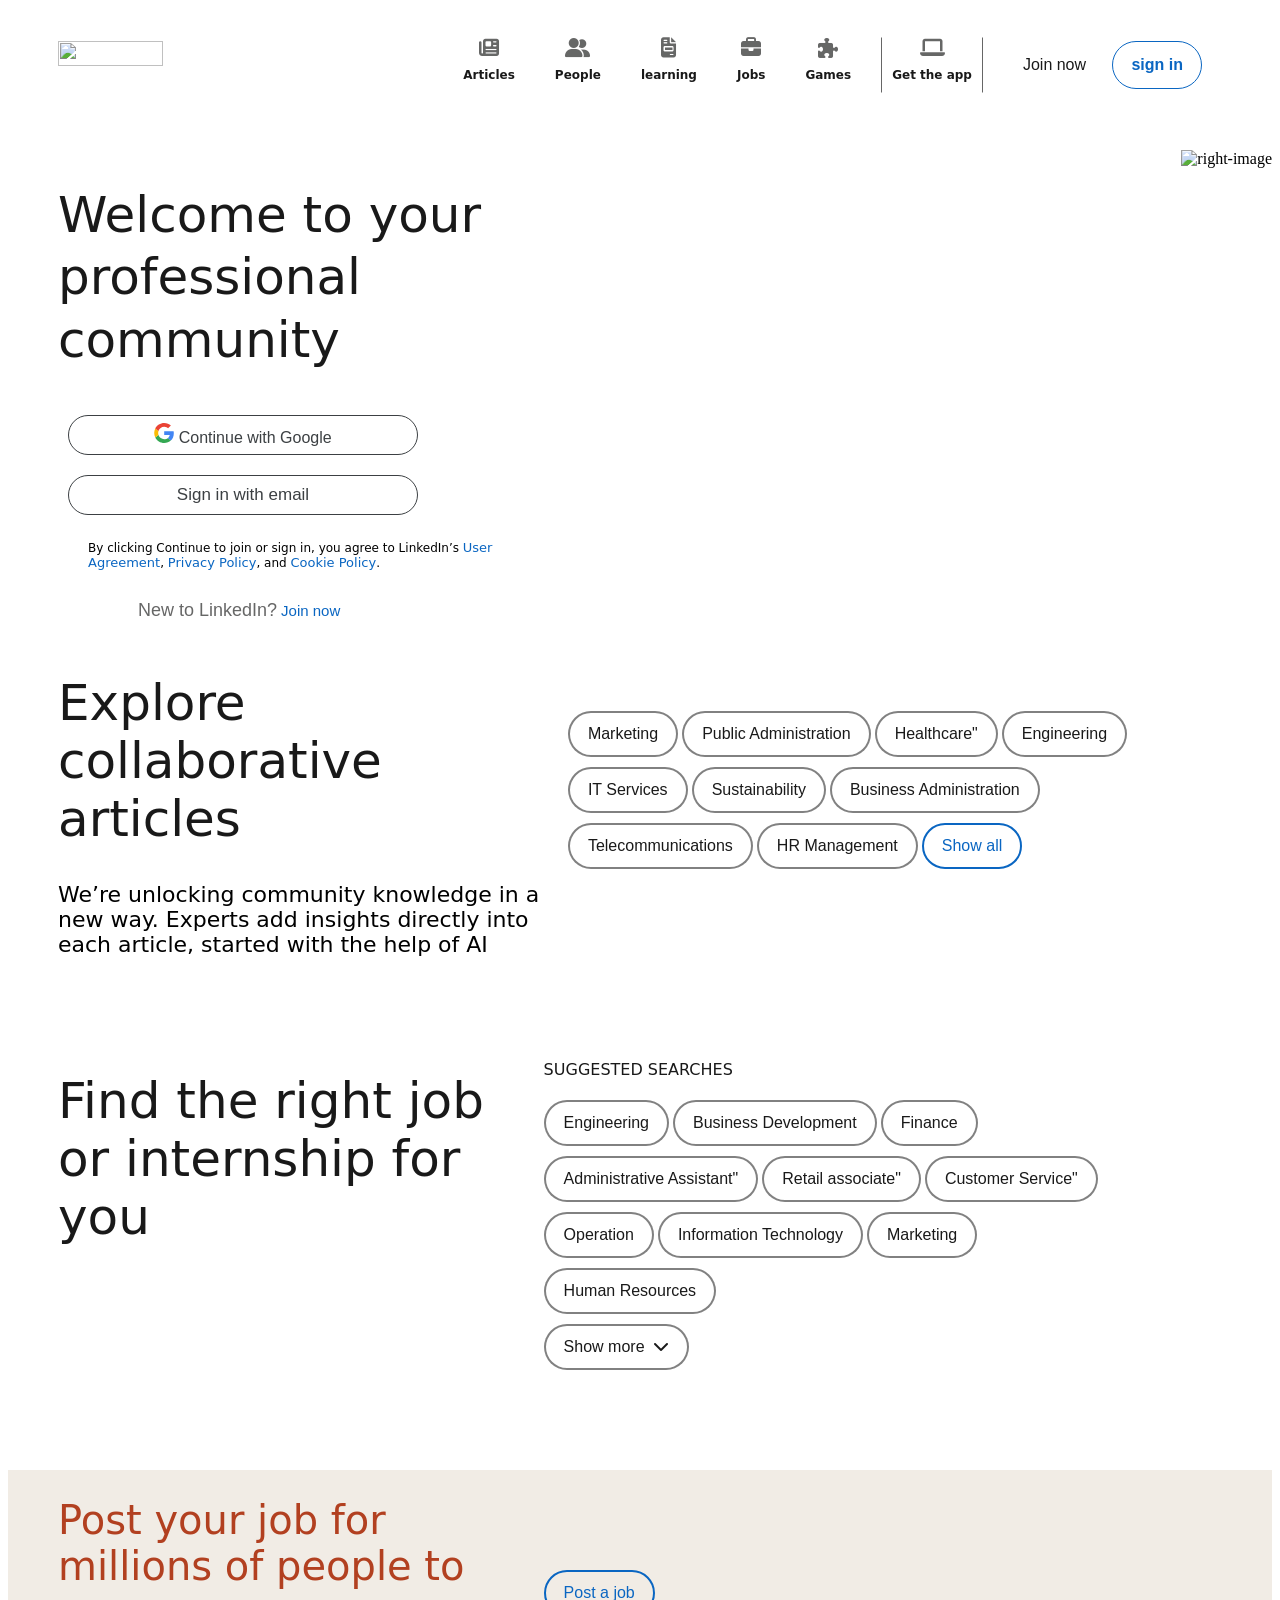
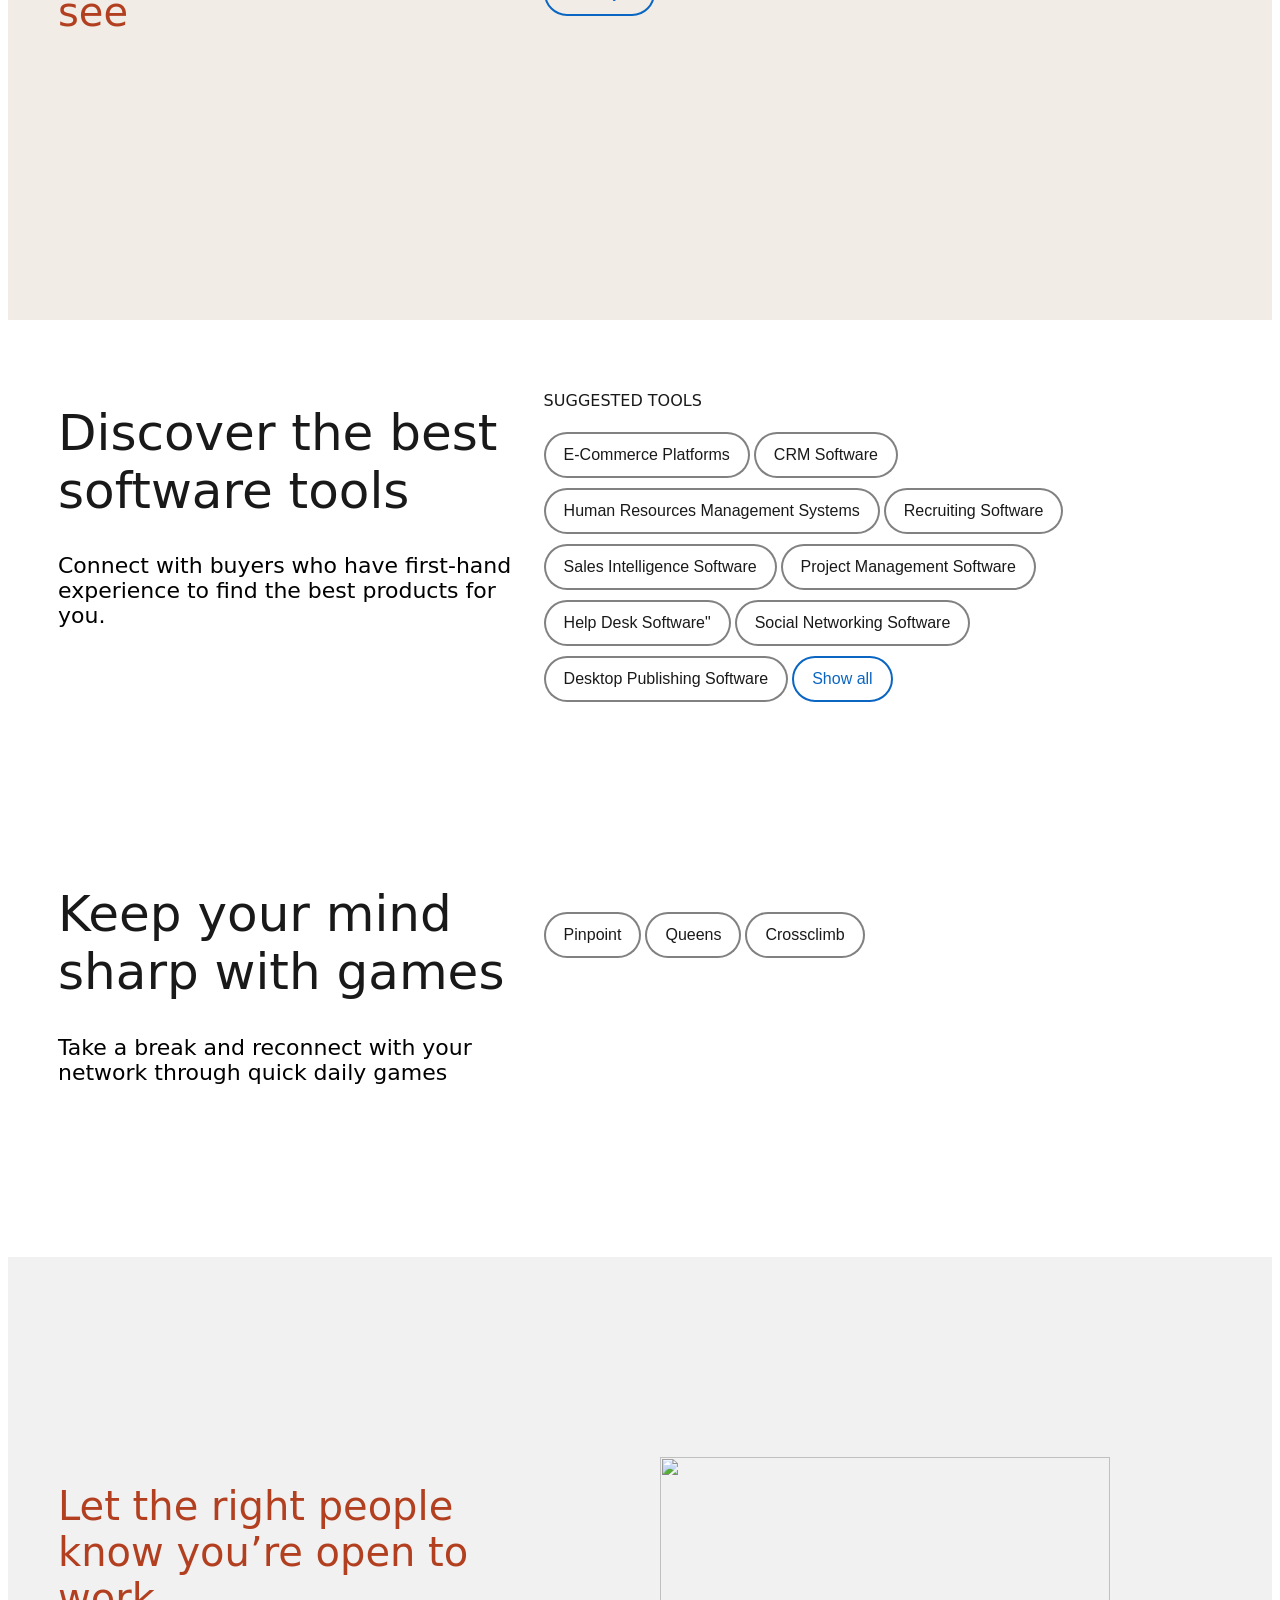
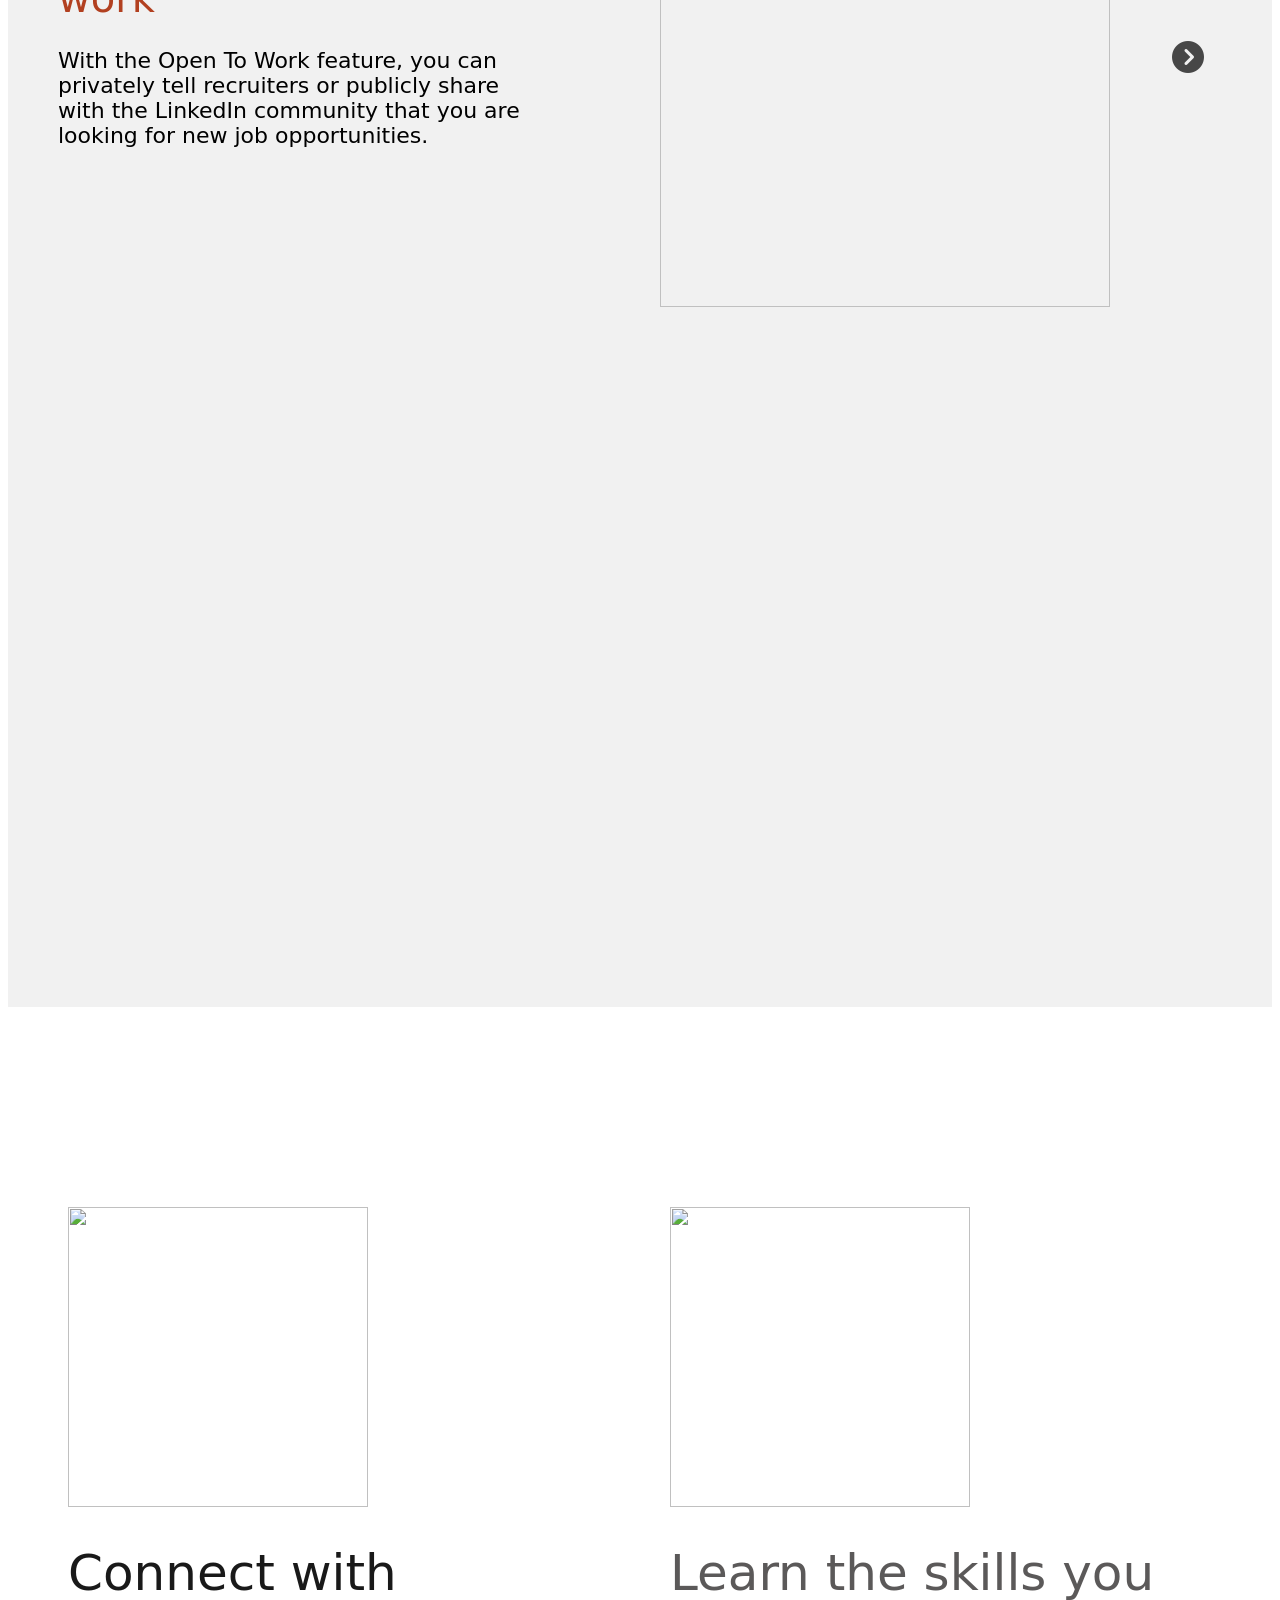
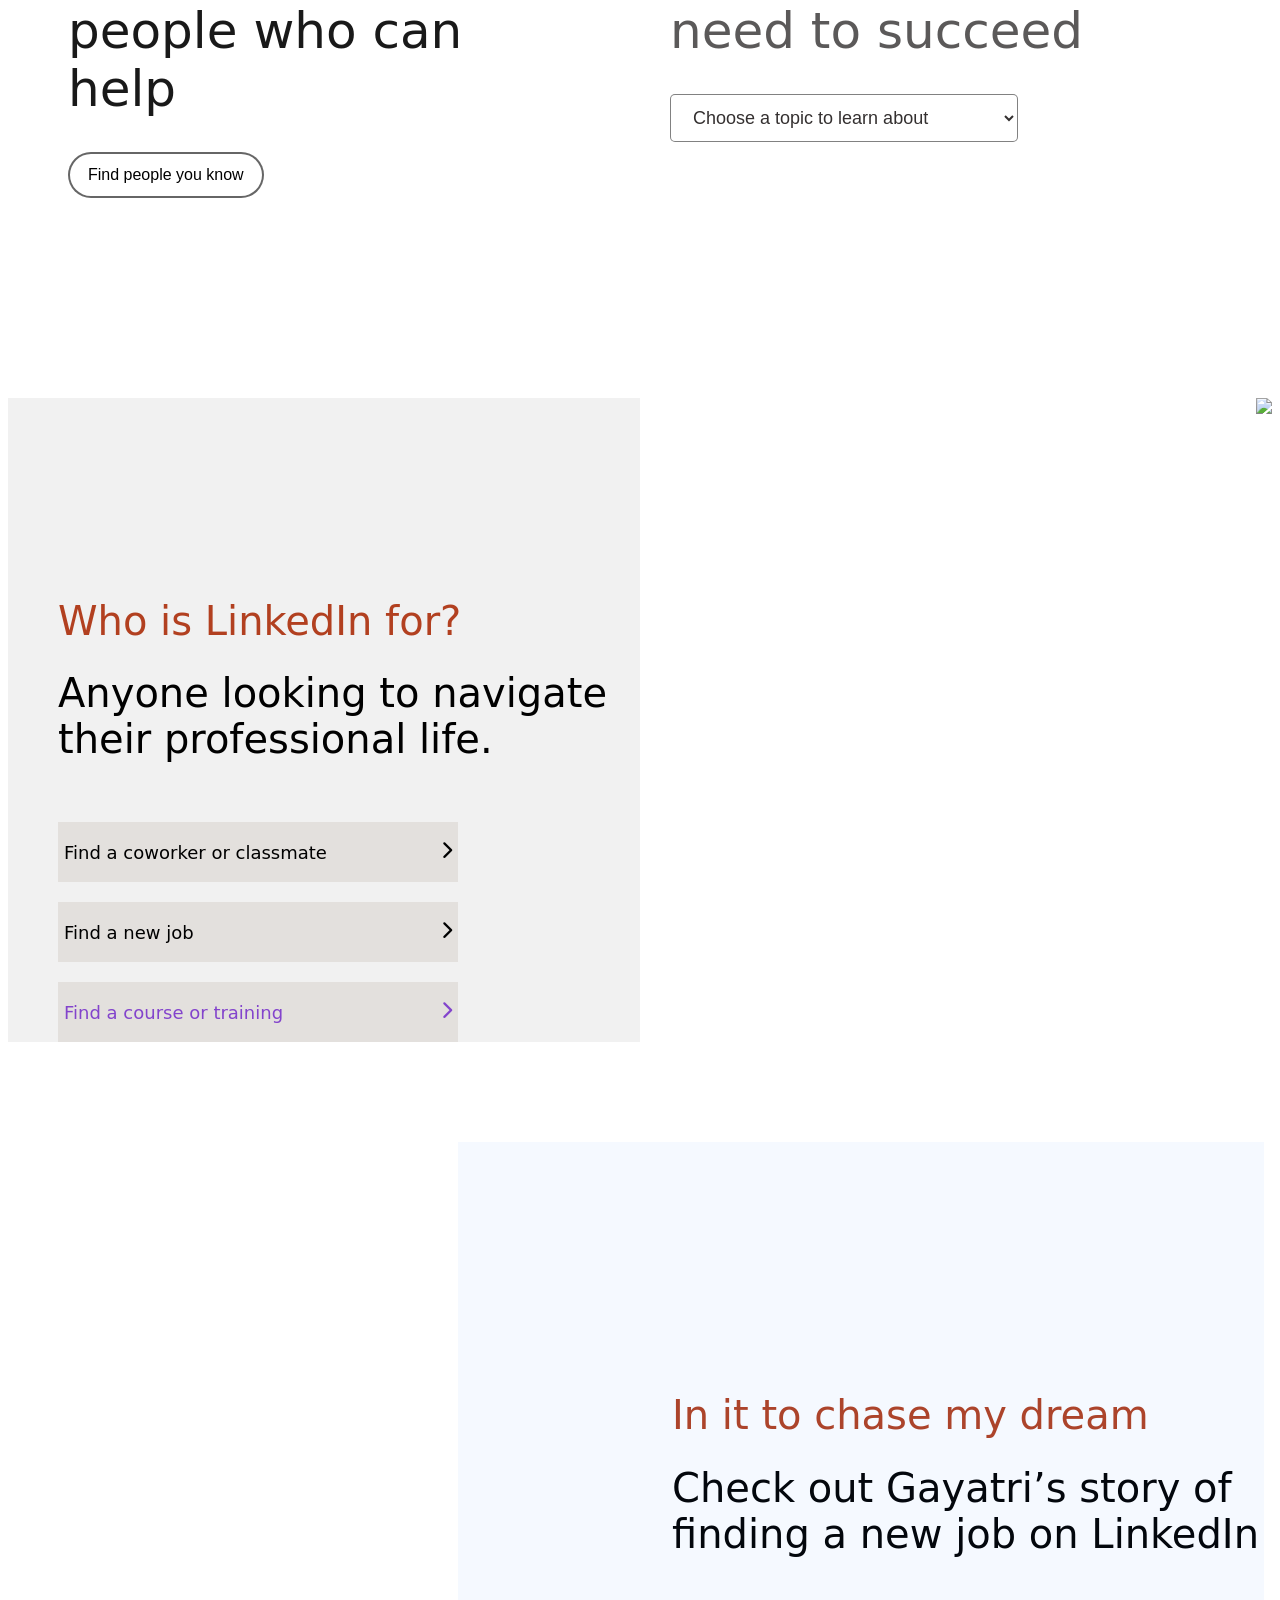
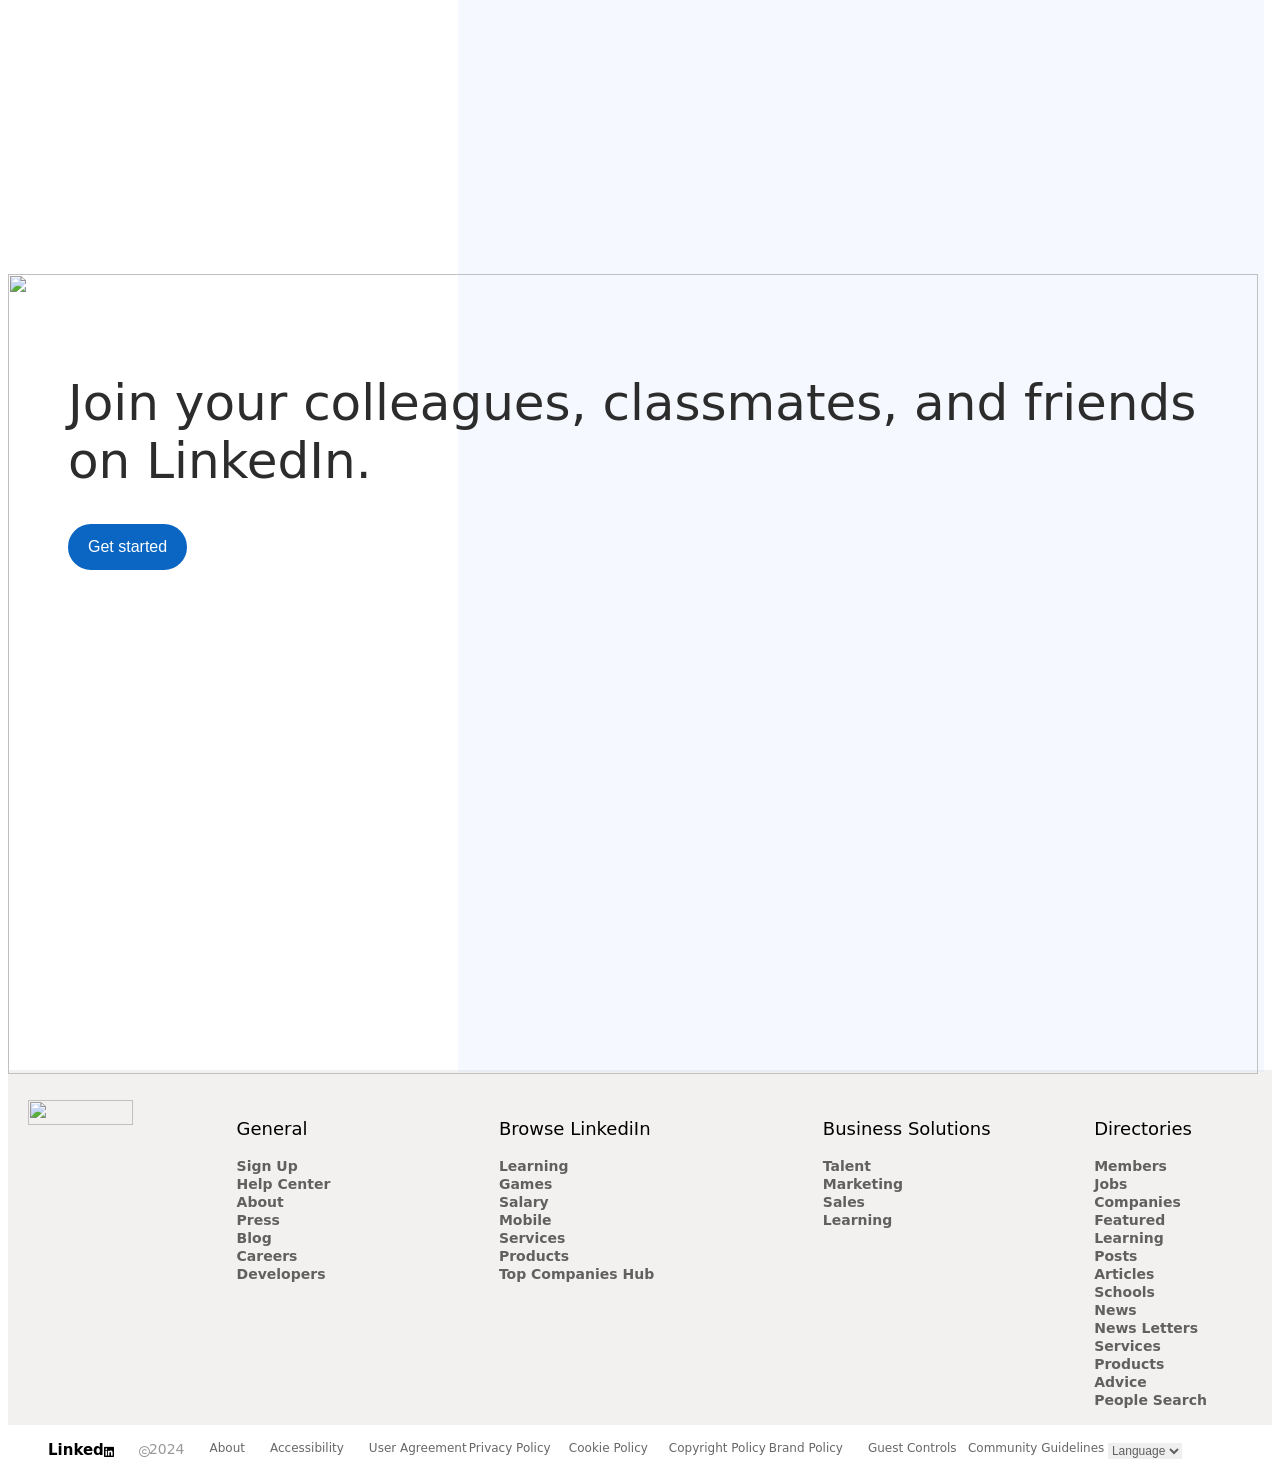
==== commit 5cad0c73: "Add files via upload" ====
--- a/linkedin.html
+++ b/linkedin.html
@@ -29,7 +29,7 @@
         <div class="header-container">
             <div class="logo">
                 <a href="#">
-                    <img src="C:\linkedin\LI-Logo.png" width="105px" height="25px" />
+                    <img src="Logo.png" width="105px" height="25px" />
                 </a>
             </div>
 
@@ -80,7 +80,7 @@
                 <h1>Welcome to your professional community</h1>
 
                 <button class="signin-withgoogle">
-                    <image src="C:\linkedin\google-color-icon.svg" alt="button image" width="20px" height="20px" />
+                    <image src="google-color-icon.svg" alt="button image" width="20px" height="20px" />
                     Continue with Google</button
                 ><br />
 
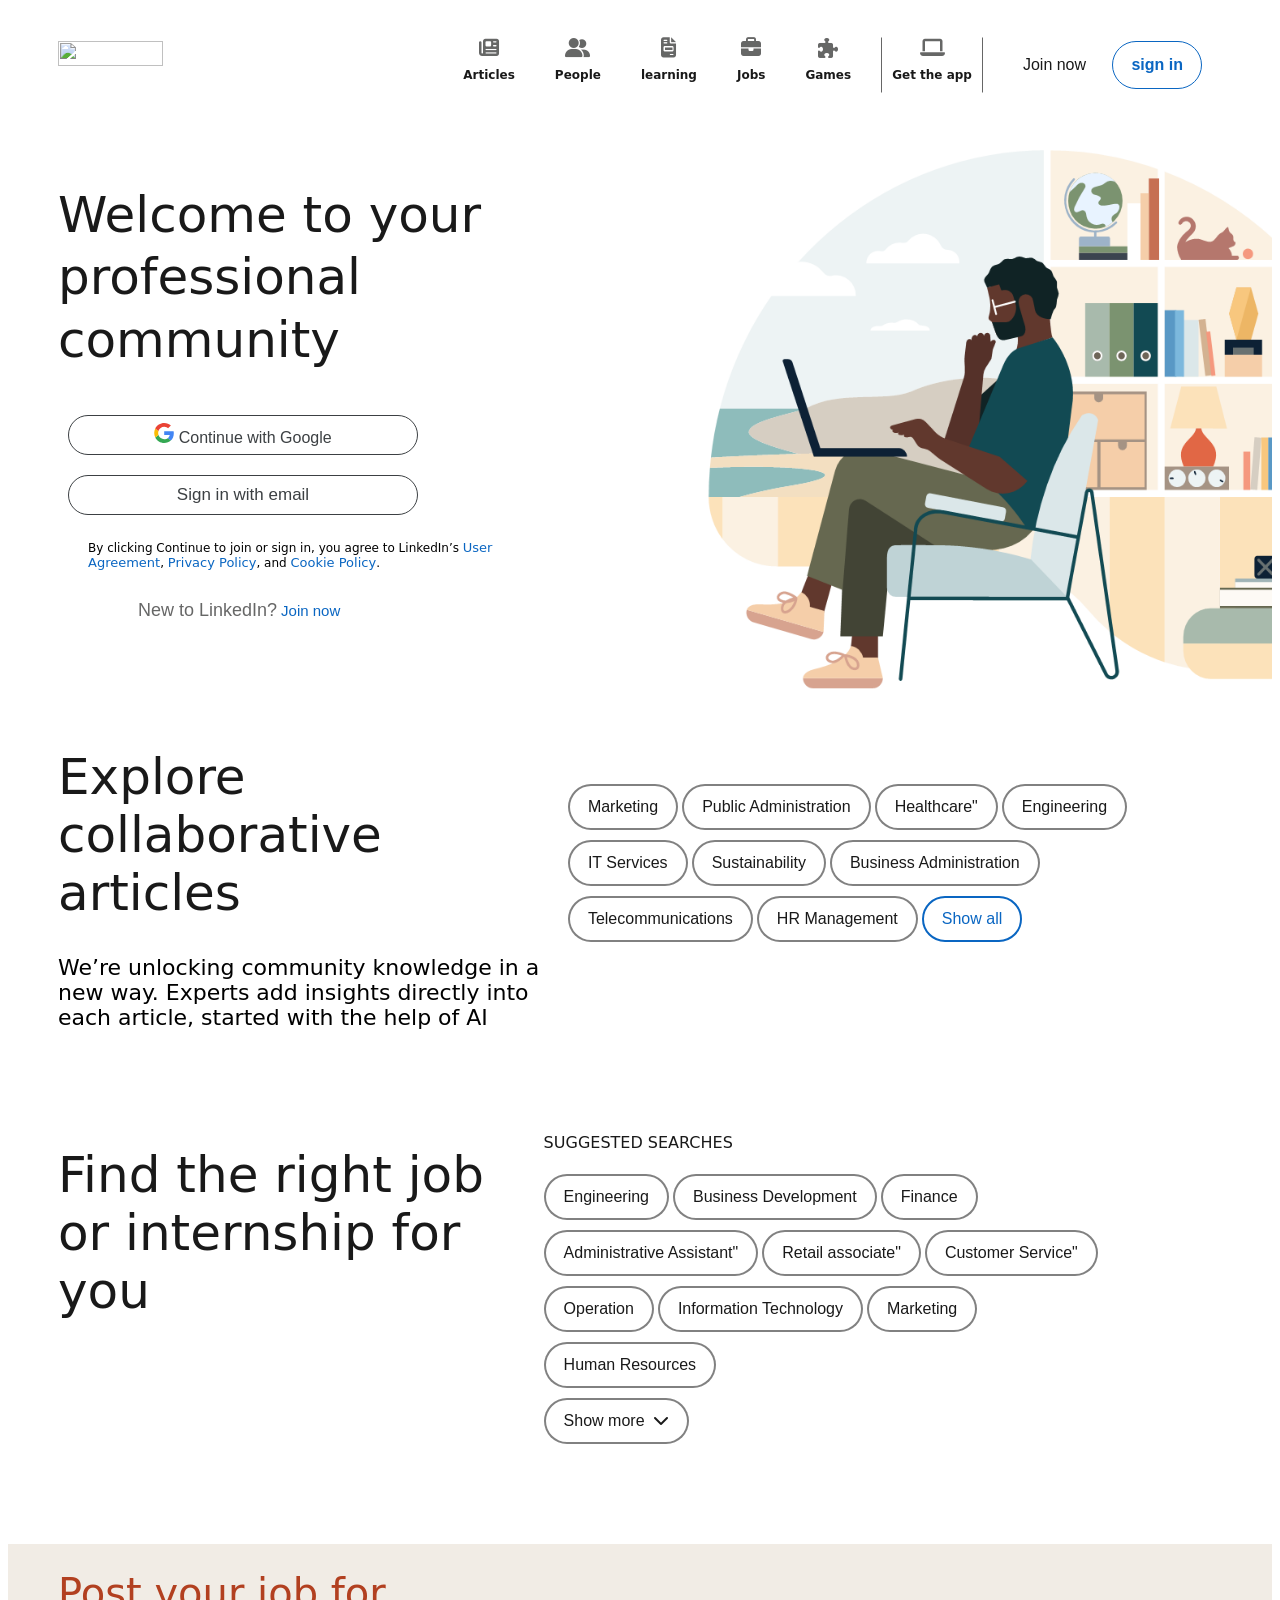
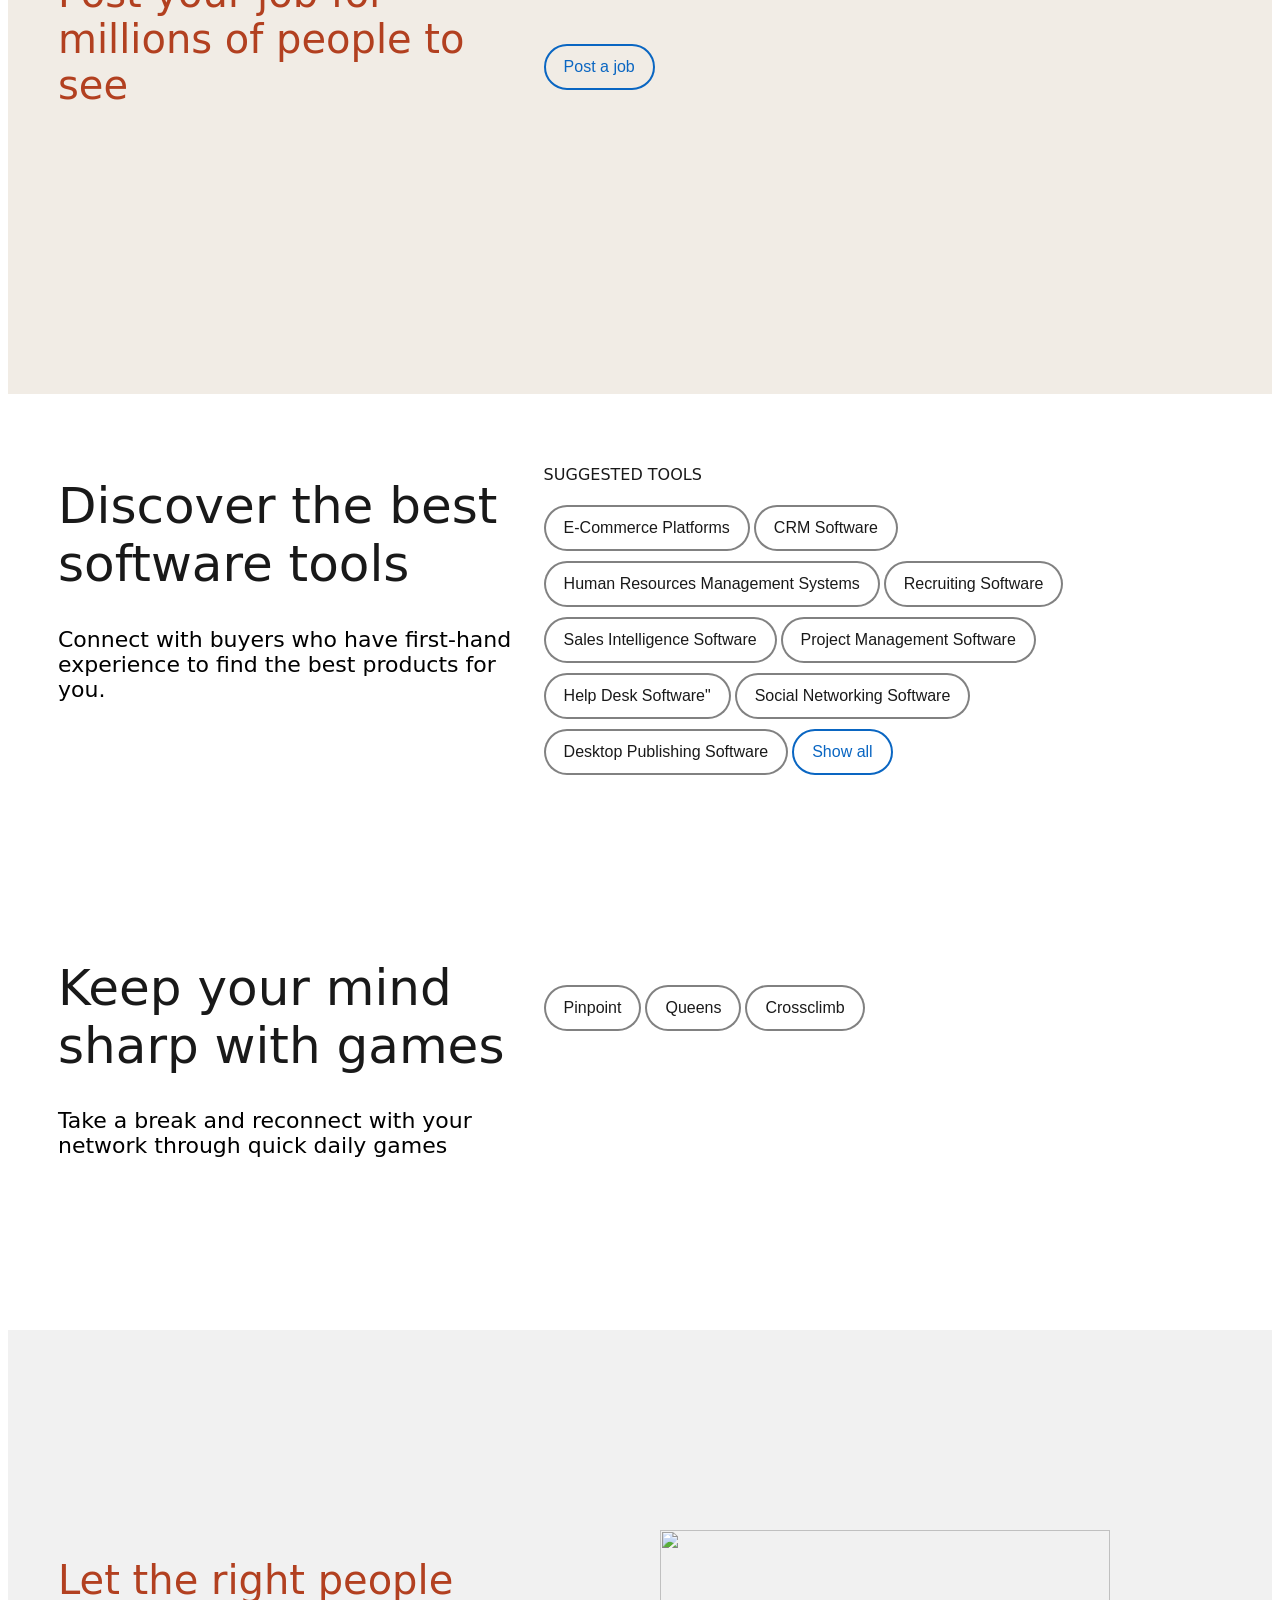
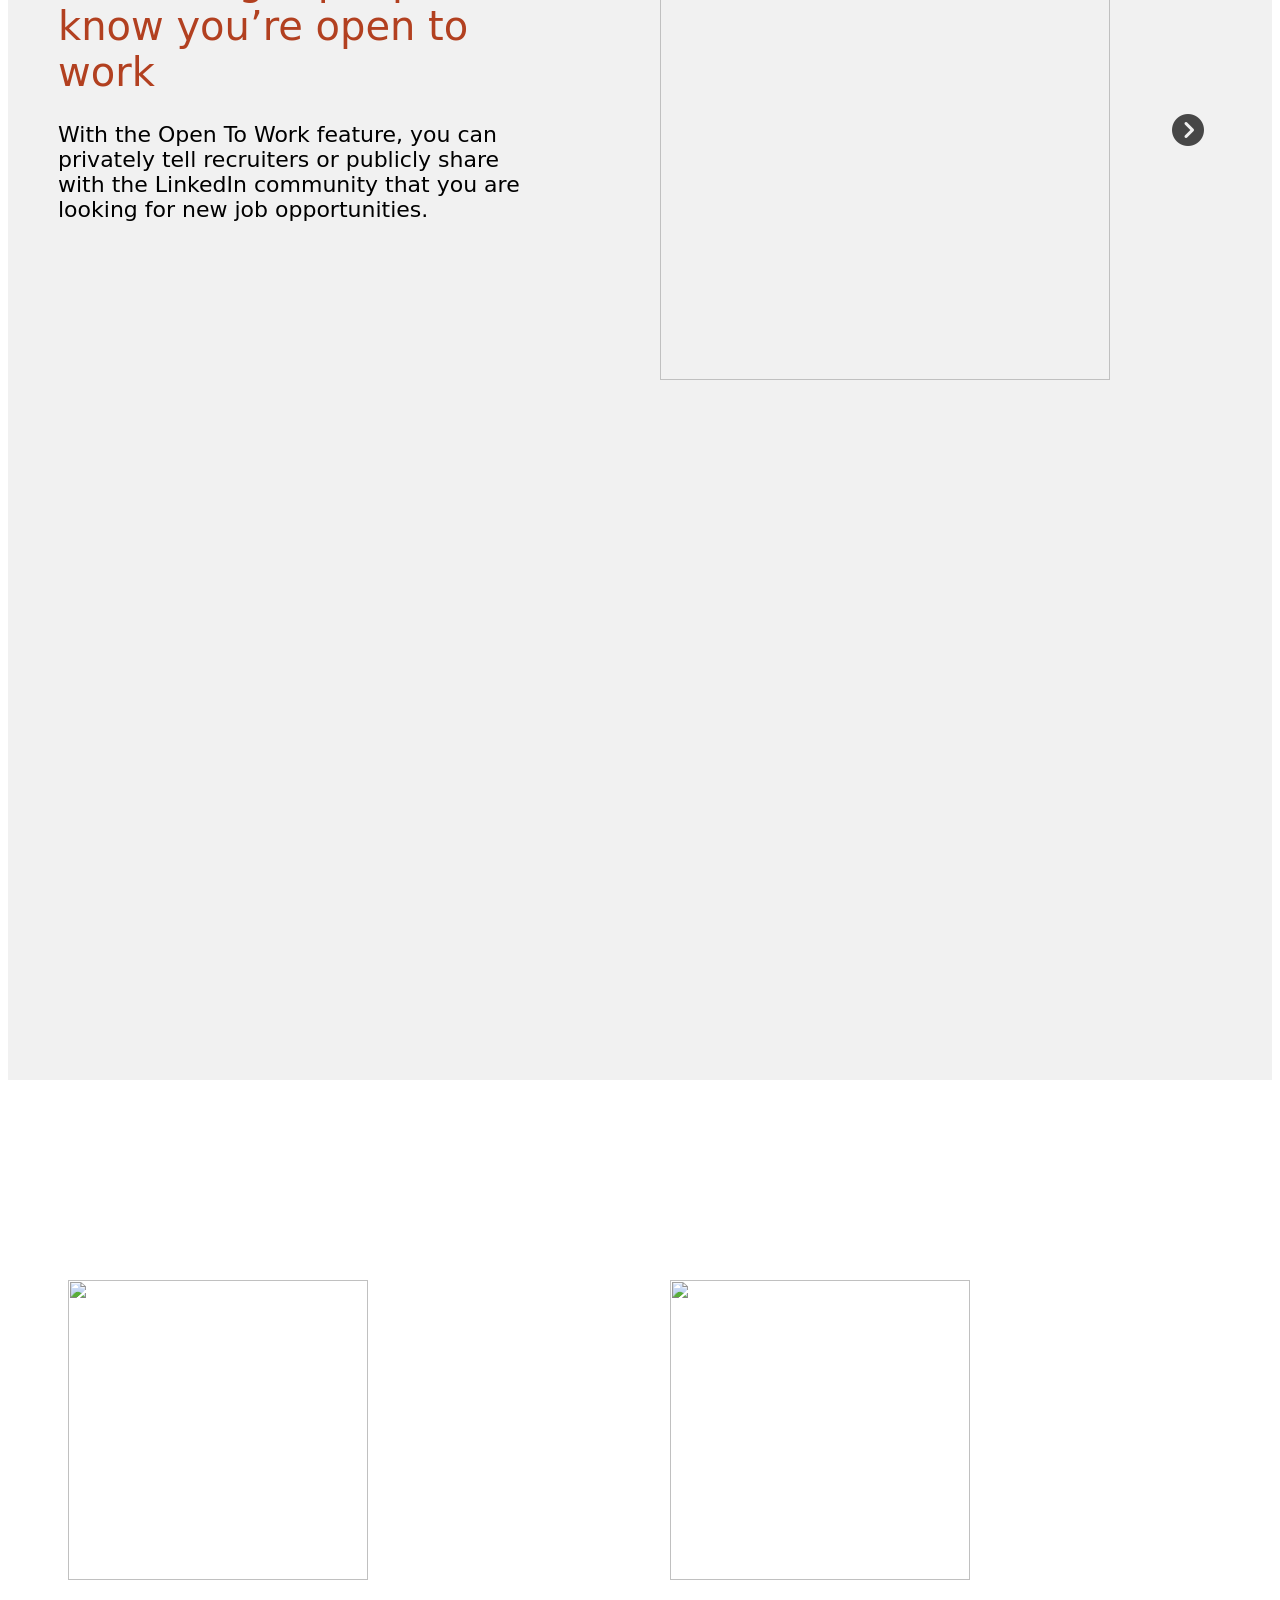
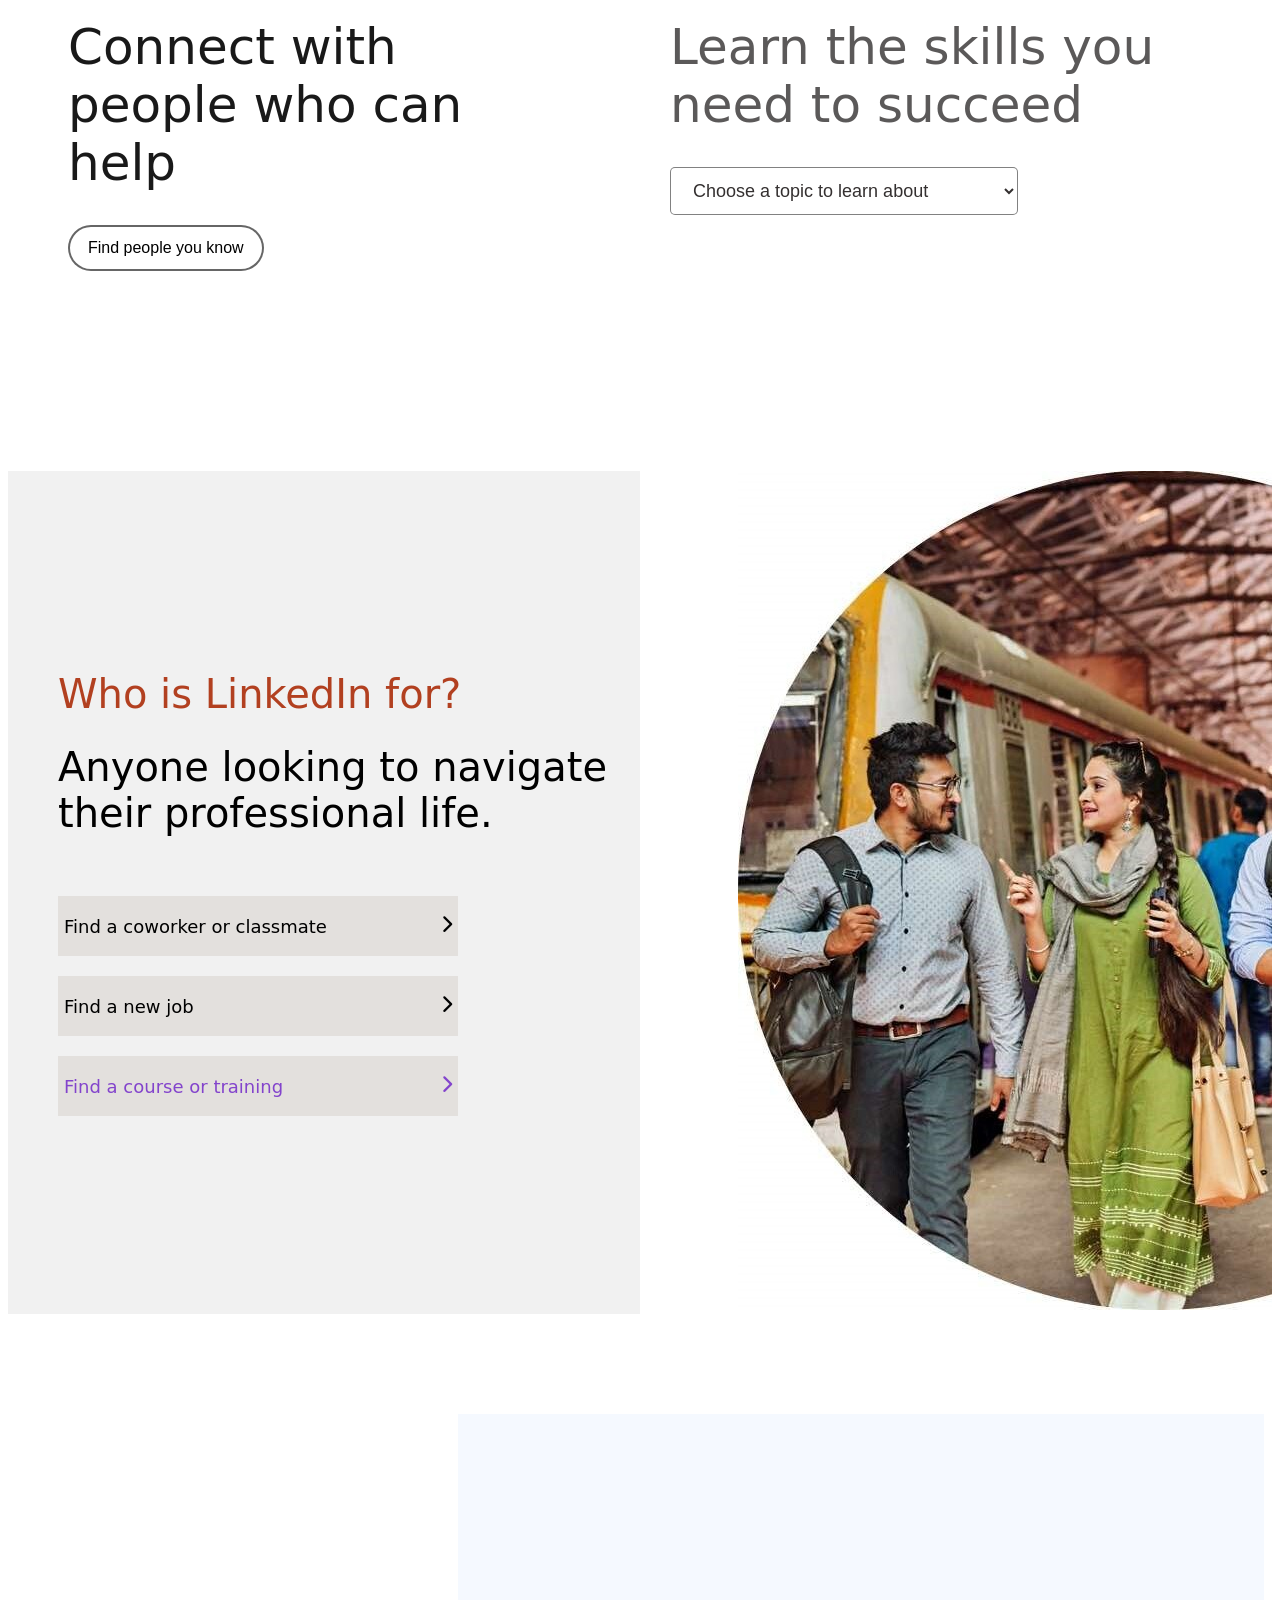
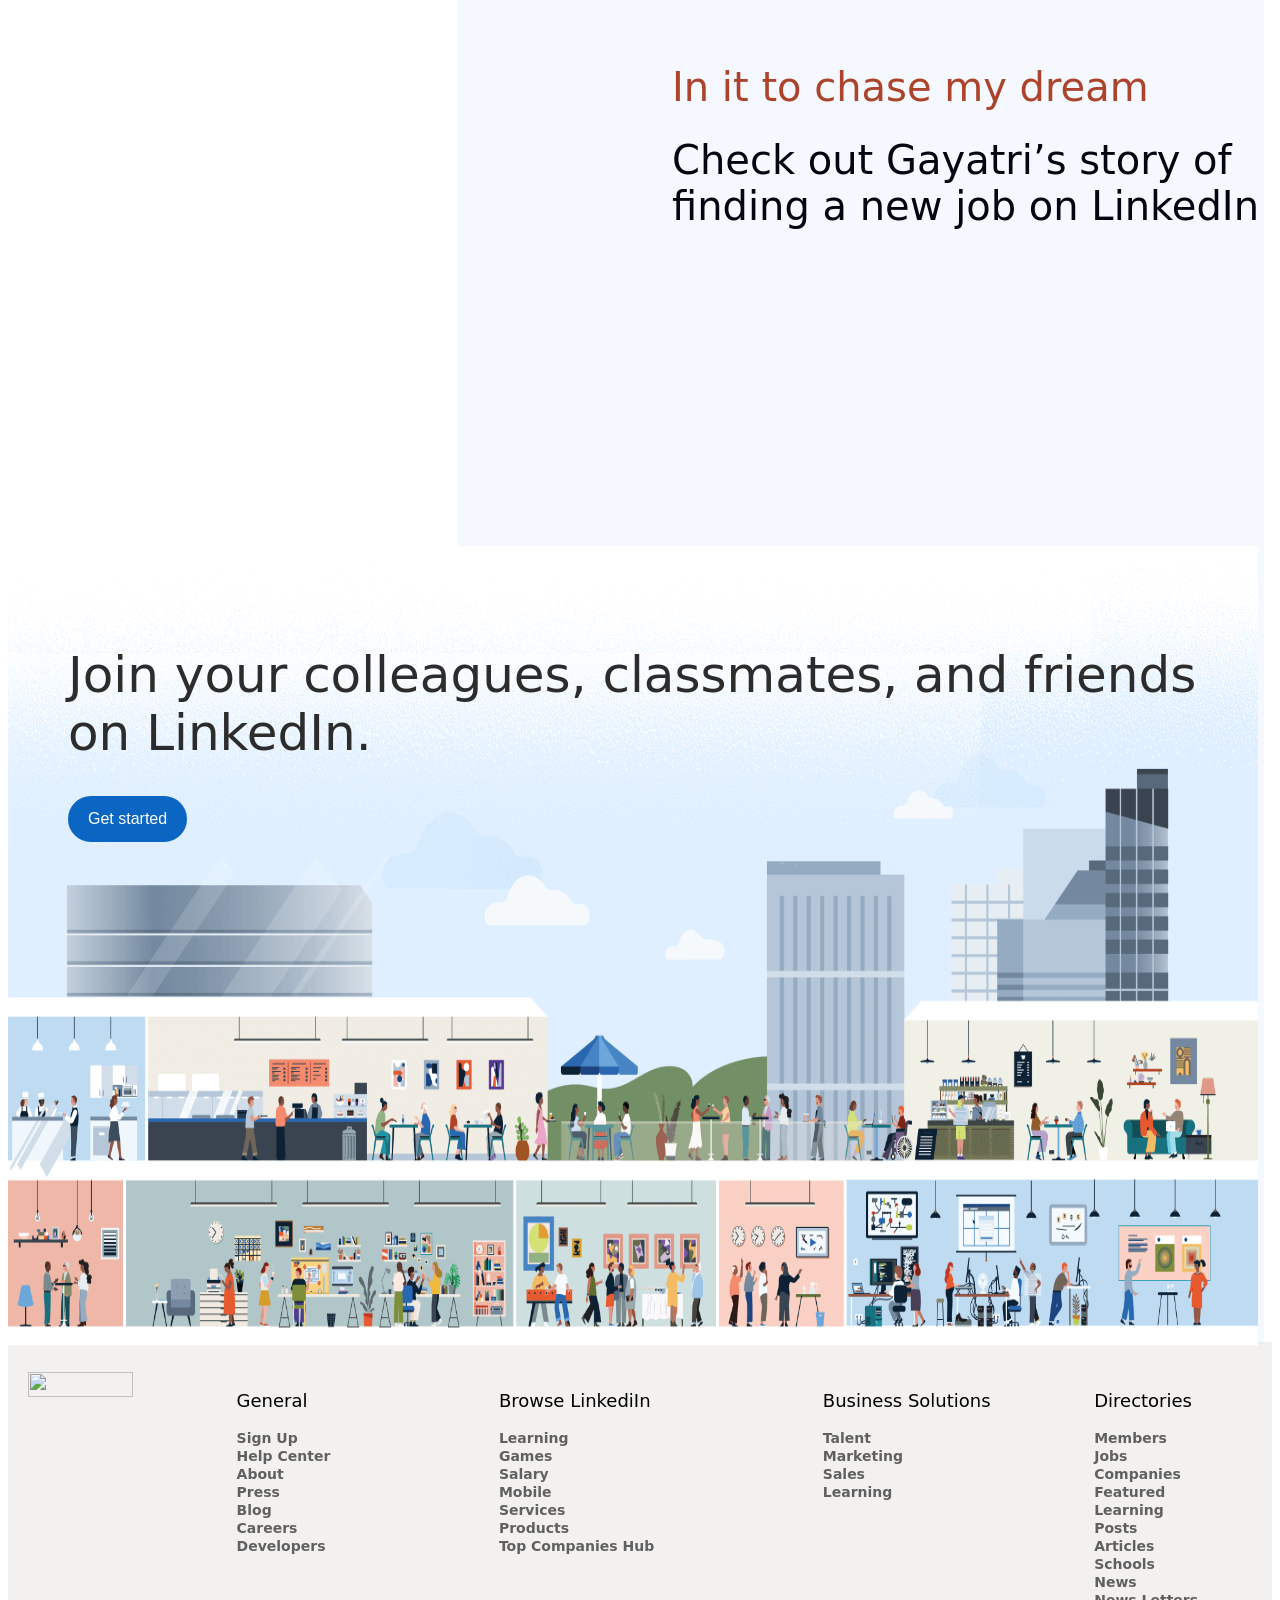
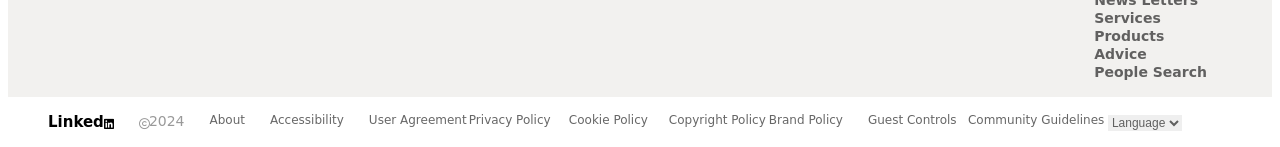
==== commit 3857ba88: "Add files via upload" ====
--- a/linkedin.html
+++ b/linkedin.html
@@ -99,7 +99,7 @@
             </div>
 
             <div class="right-section">
-                <img src="C:\linkedin\containerfirst.svg.png" alt="right-image" width="570px" height="540px" />
+                <img src="containerfirst.svg.png" alt="right-image" width="570px" height="540px" />
             </div>
         </div>
 
@@ -307,7 +307,7 @@
             </div>
 
             <div class="right-section">
-                <img class="f-img" src="C:\linkedin\eghb2zc0p5s2x42wbi80w4v8a (1).jpg" />
+                <img class="f-img" src="eghb2zc0p5s2x42wbi80w4v8a (1).jpg" />
             </div>
         </div>
 
@@ -338,7 +338,7 @@
 
         <div class="bg-img" style="width: 100%">
             <div class="bg">
-                <img src="C:\linkedin\4ezbw852t2wrgf27zl1o1qtu7.png" width="1250px;" height="800px;" />
+                <img src="4ezbw852t2wrgf27zl1o1qtu7.png" width="1250px;" height="800px;" />
             </div>
 
             <h1>Join your colleagues, classmates, and friends on LinkedIn.</h1>
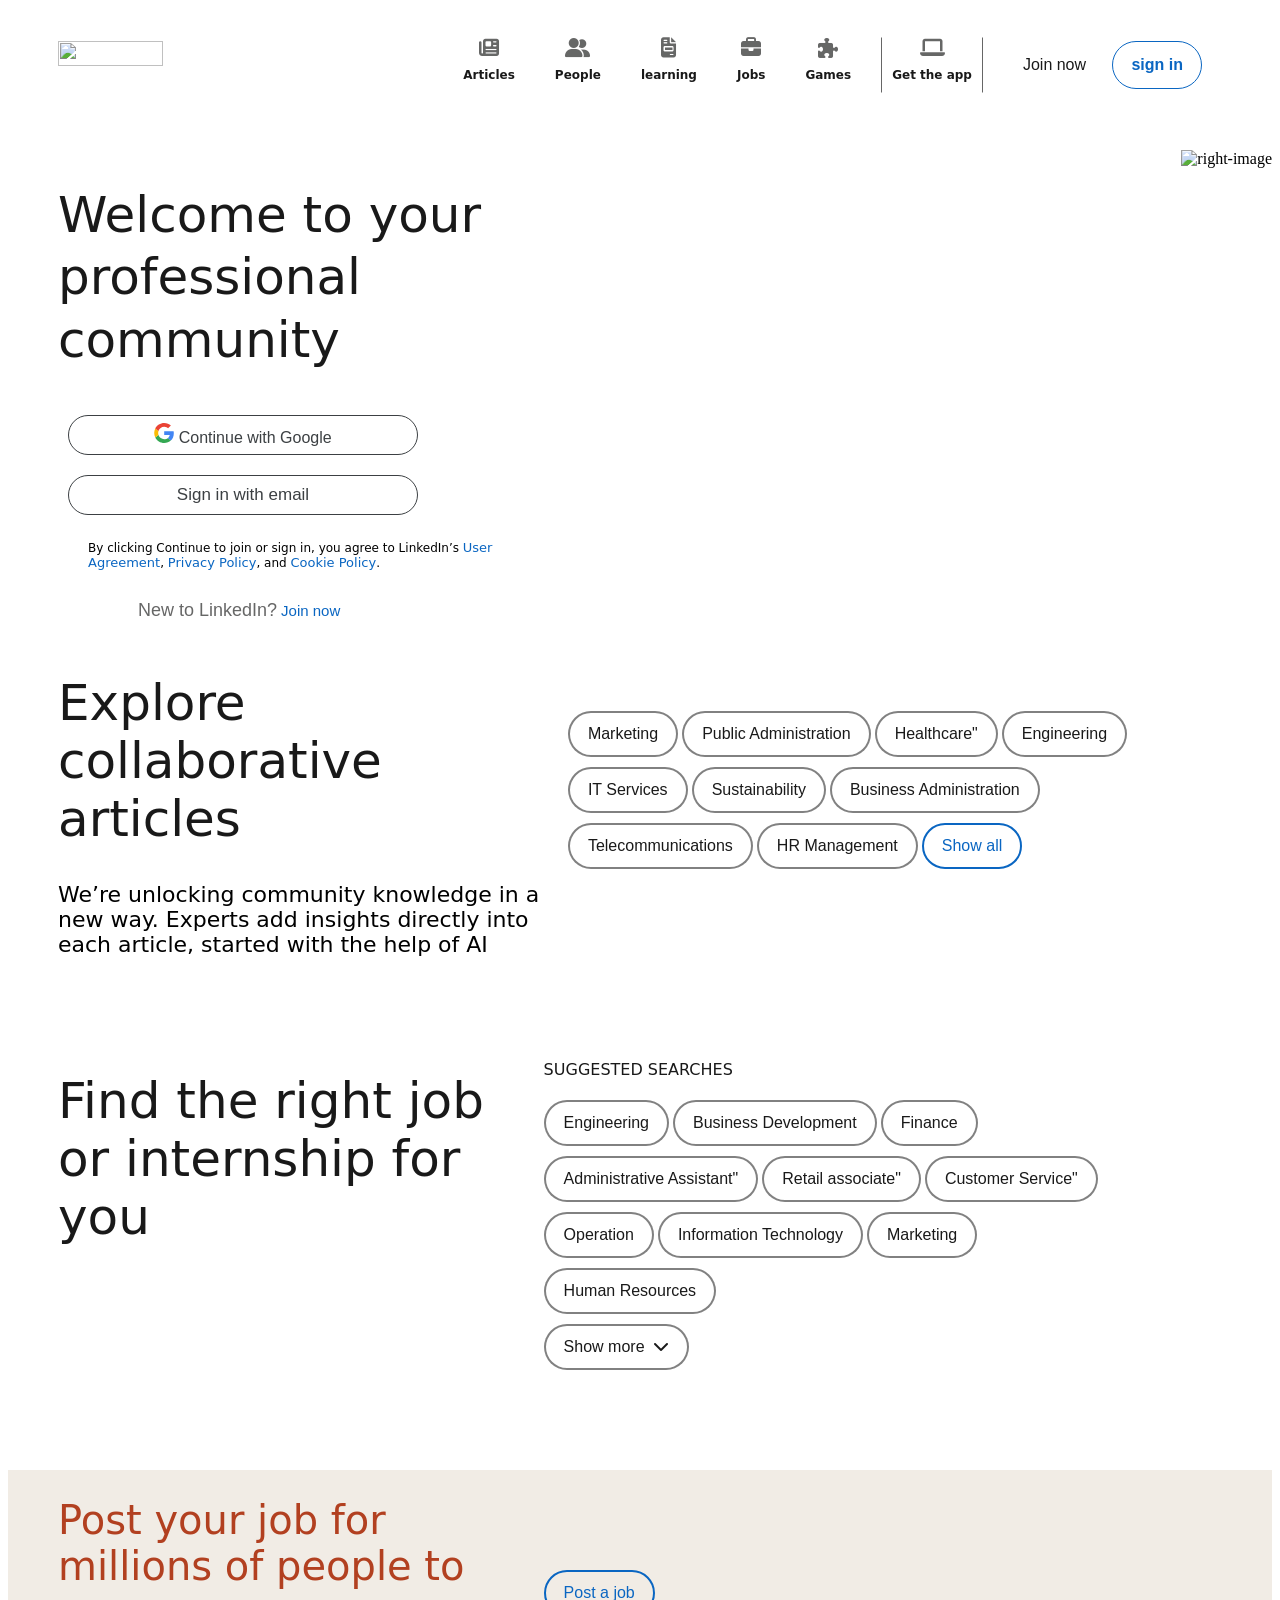
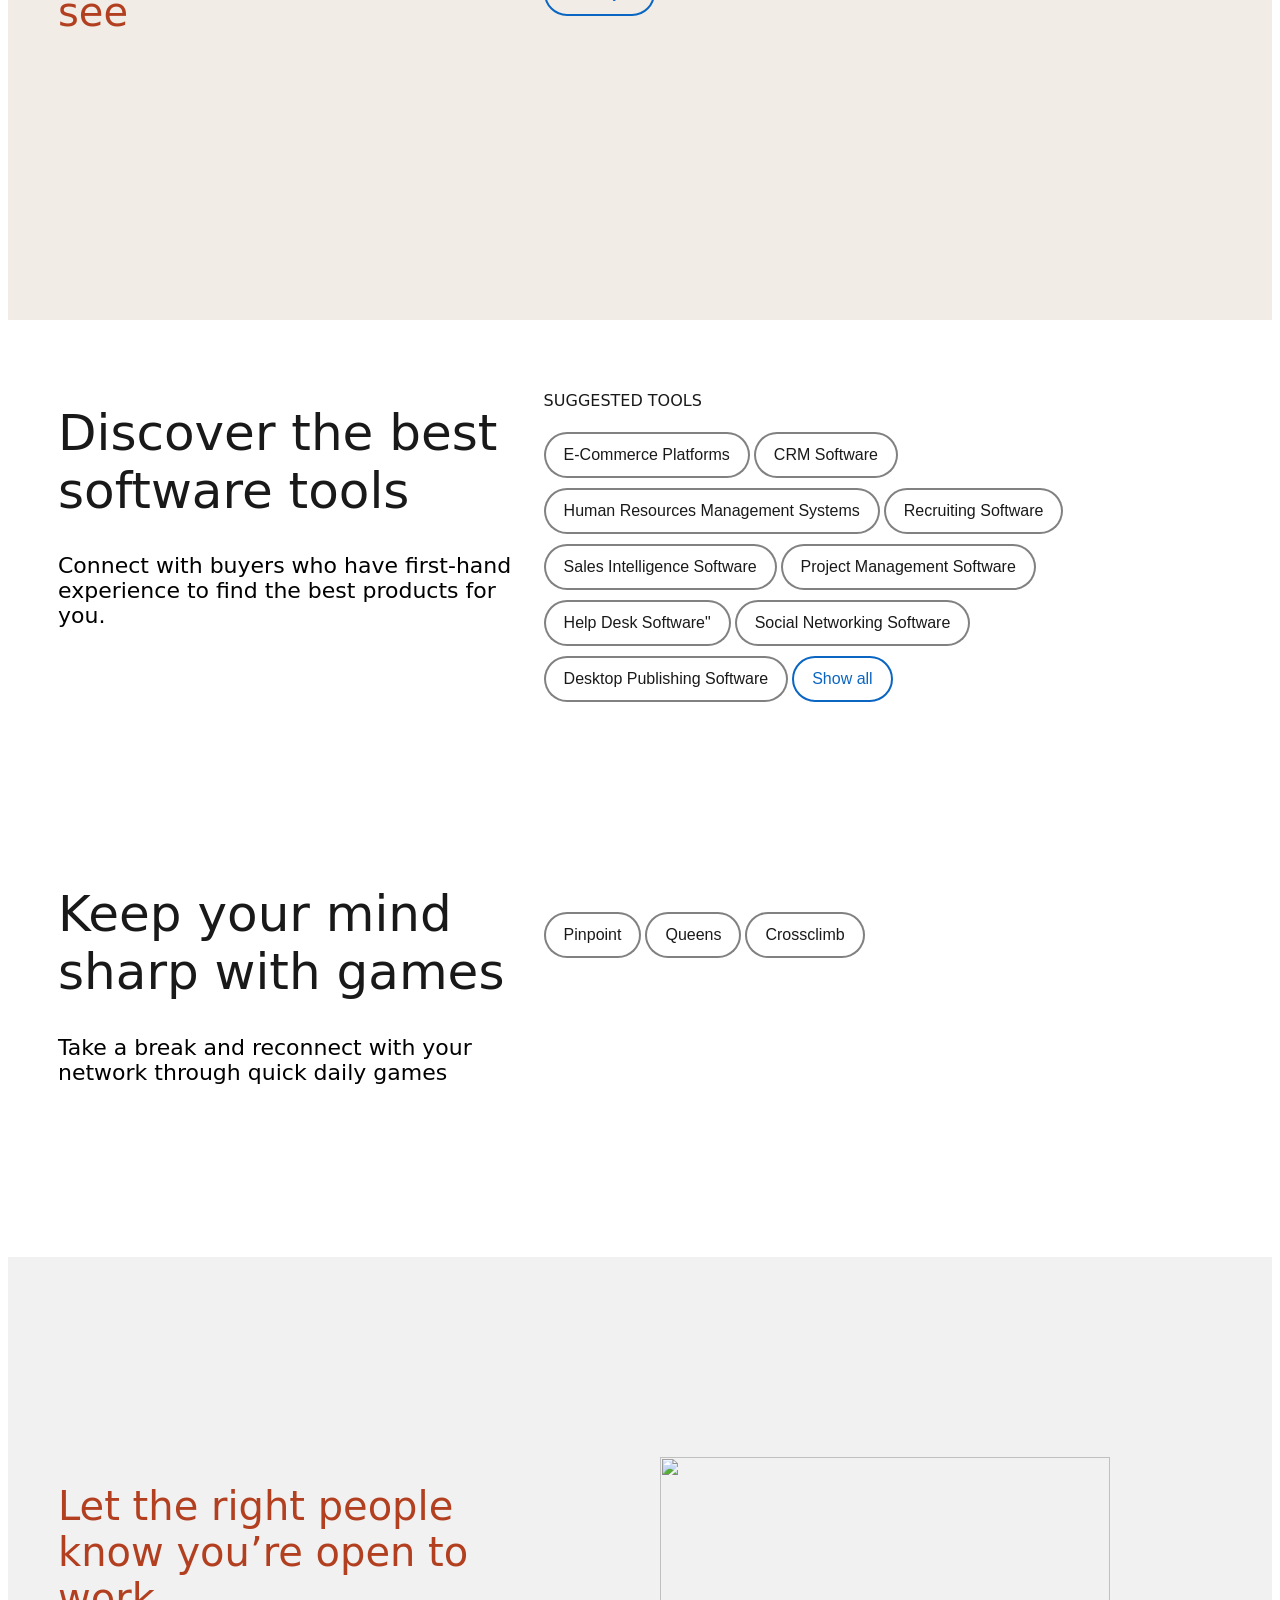
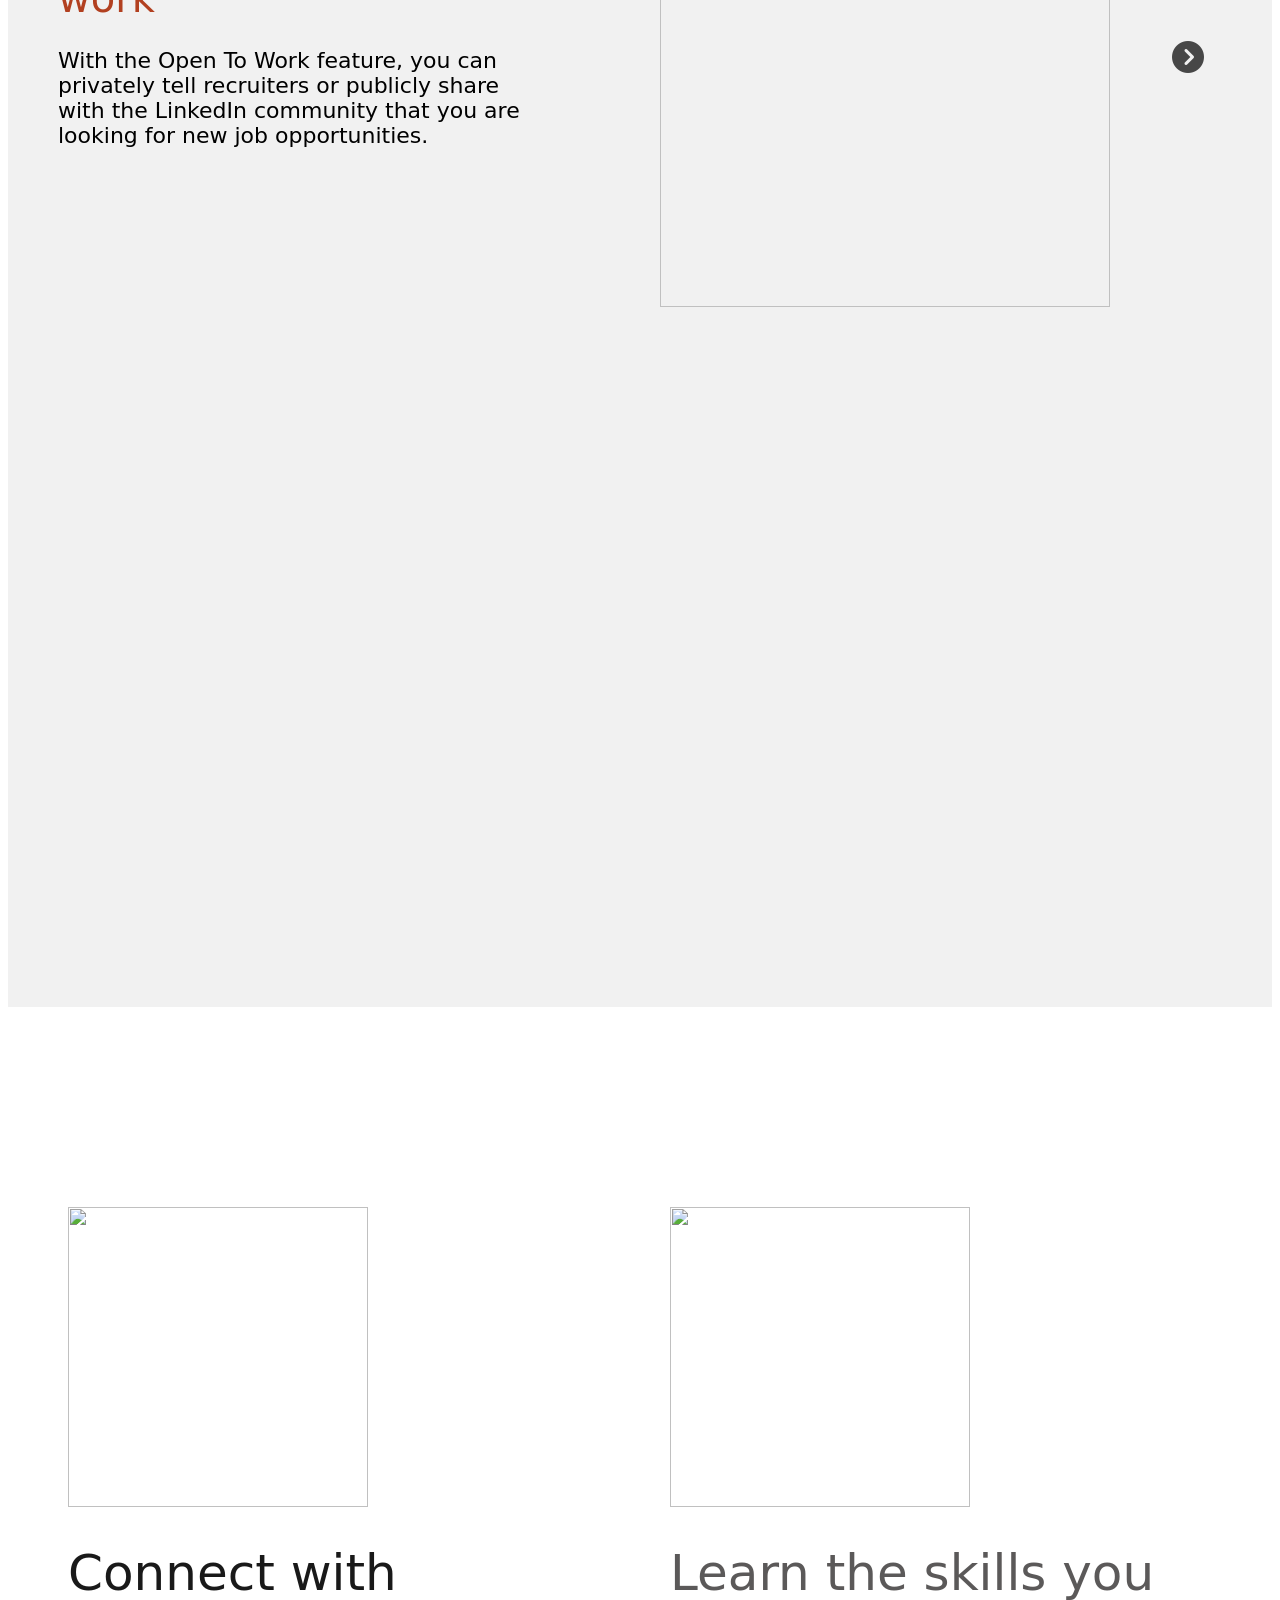
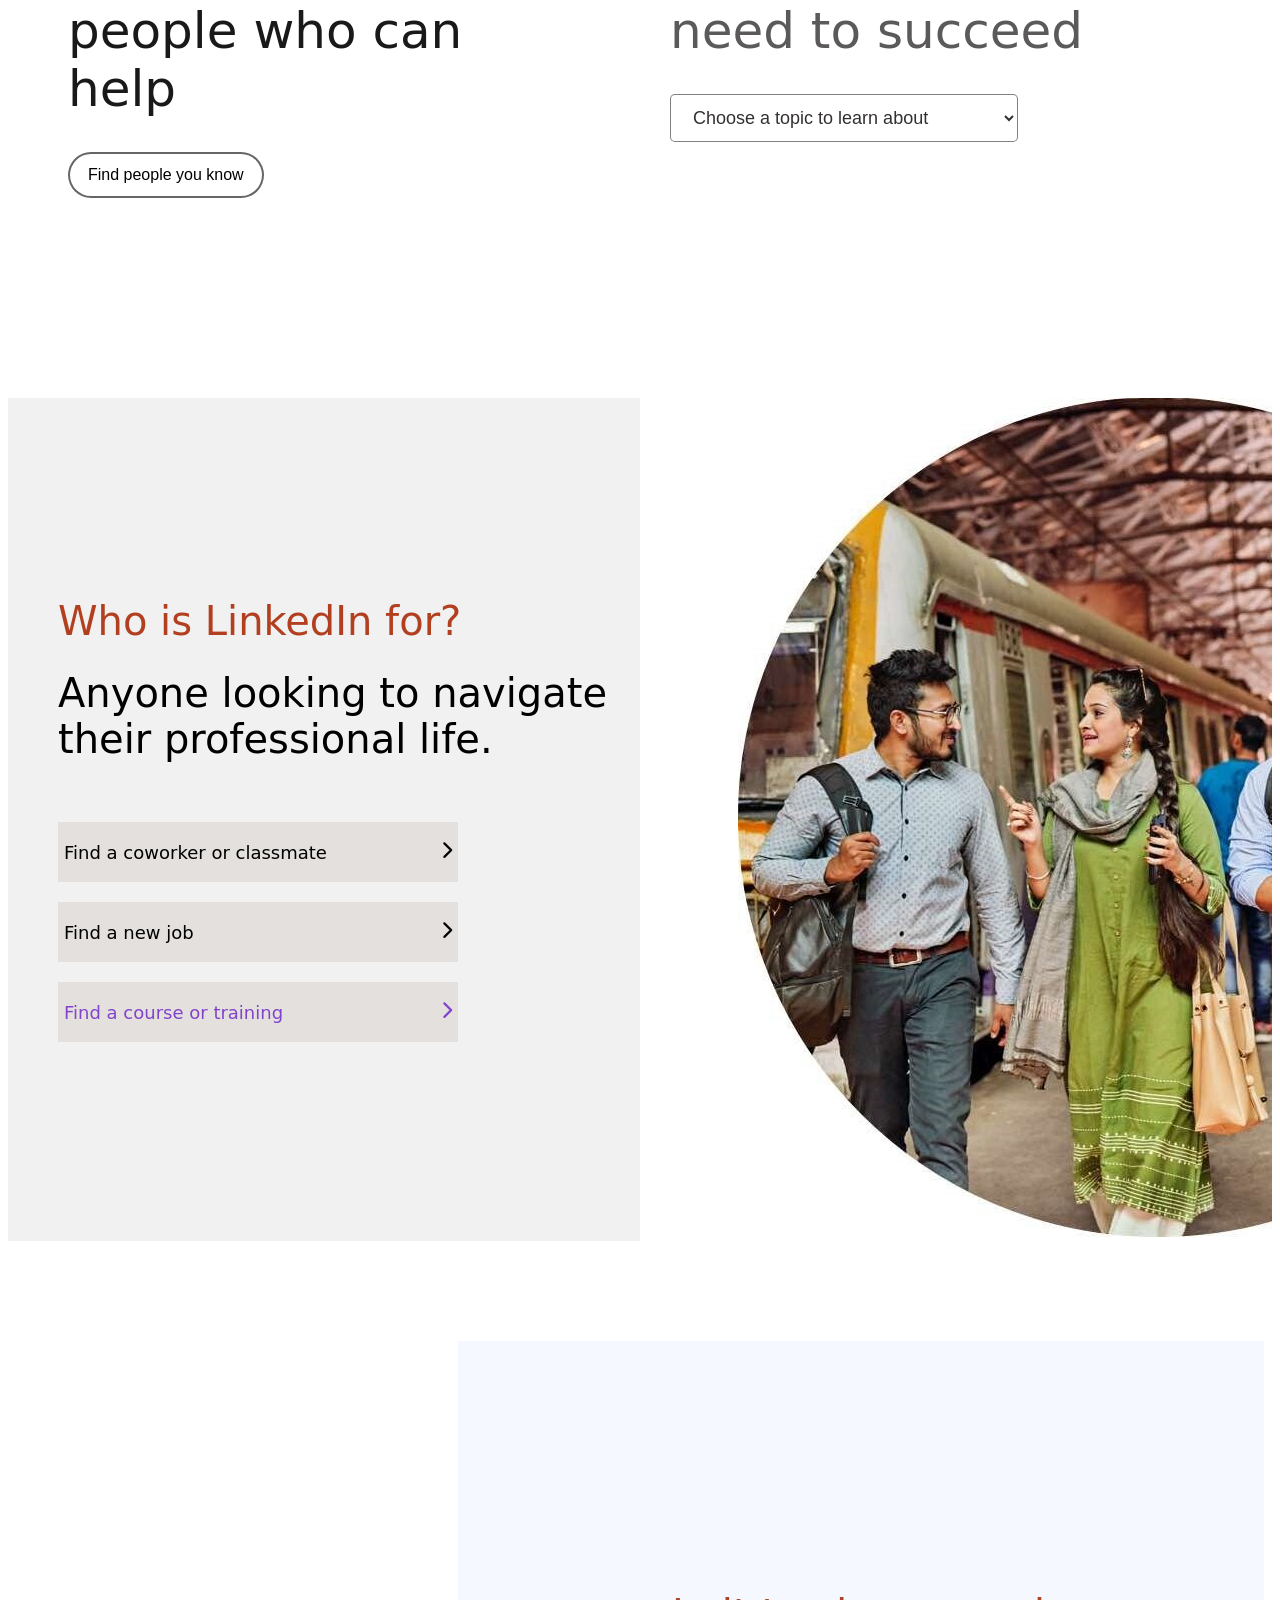
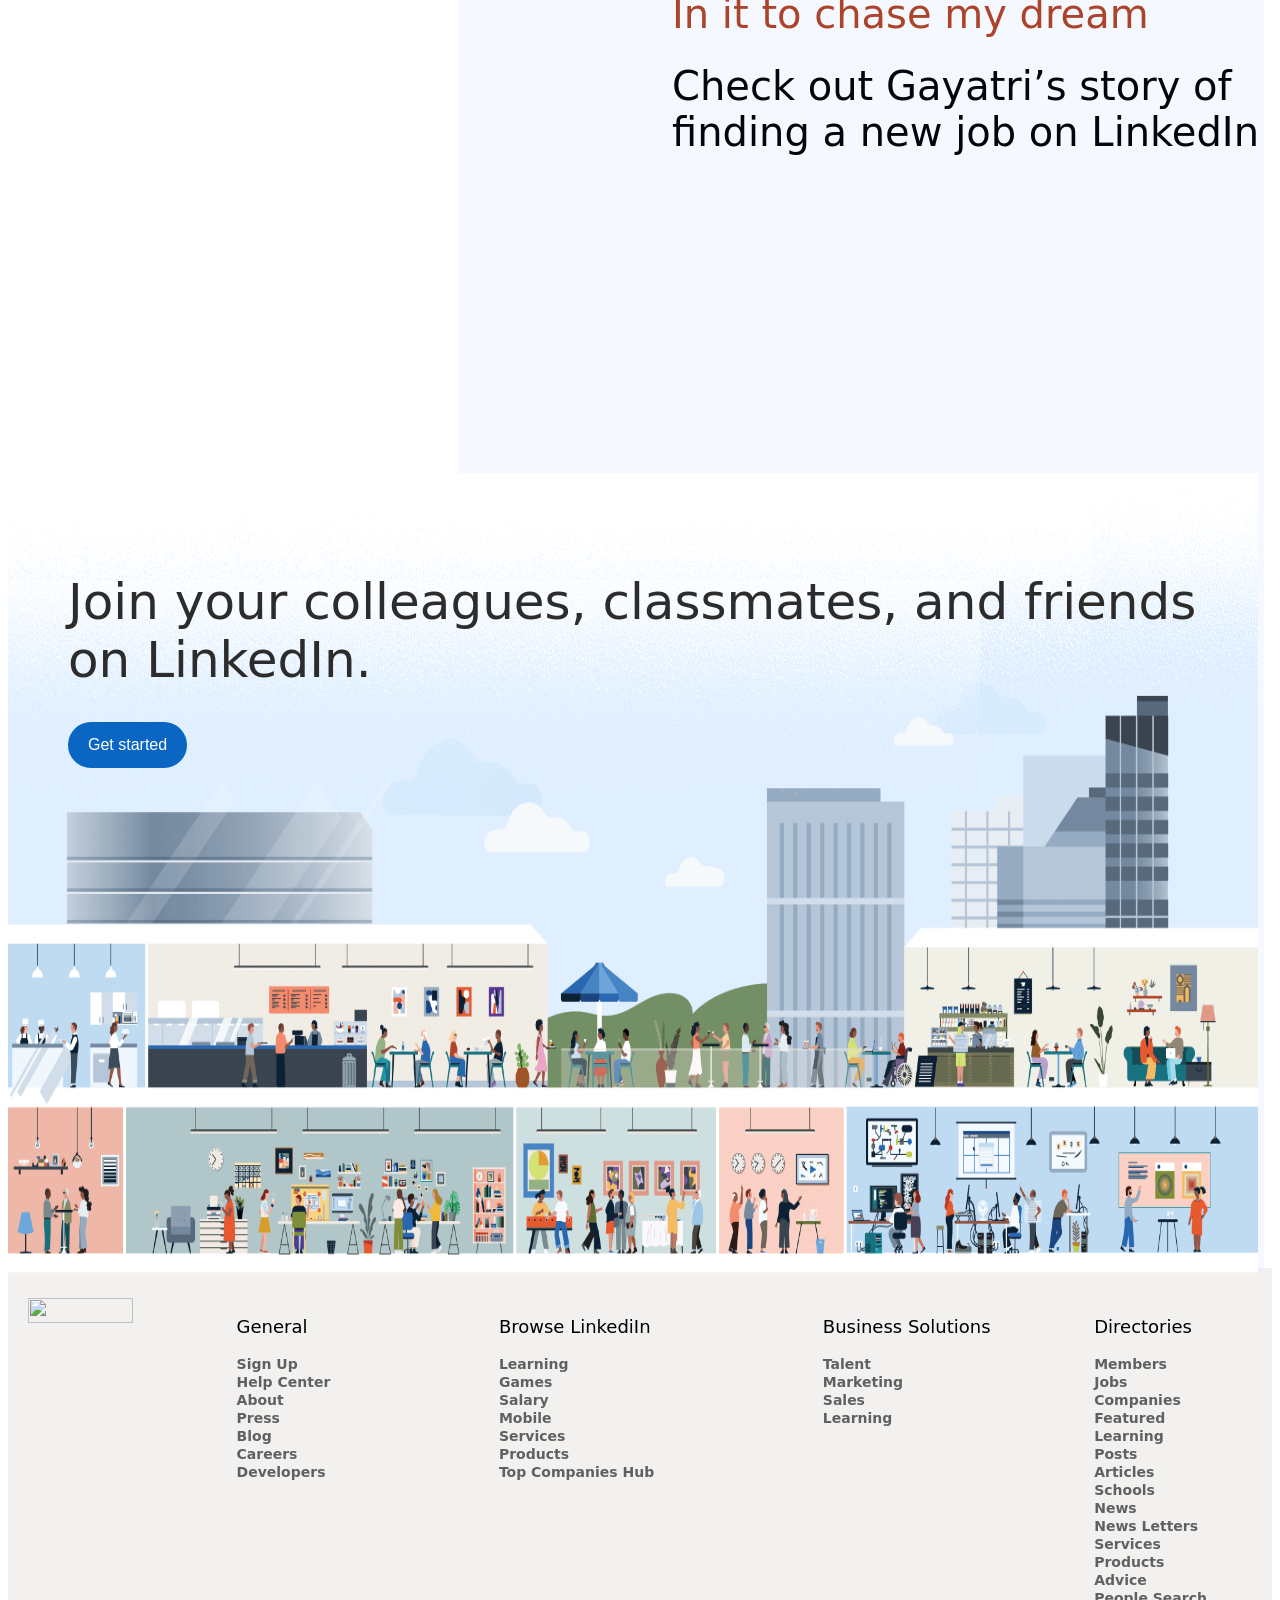
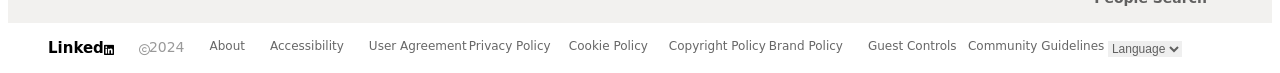
==== commit 79185df6: "Add files via upload" ====
--- a/linkedin.html
+++ b/linkedin.html
@@ -99,7 +99,7 @@
             </div>
 
             <div class="right-section">
-                <img src="containerfirst.svg.png" alt="right-image" width="570px" height="540px" />
+                <img src="containerfirst.svg" alt="right-image" width="570px" height="540px" />
             </div>
         </div>
 
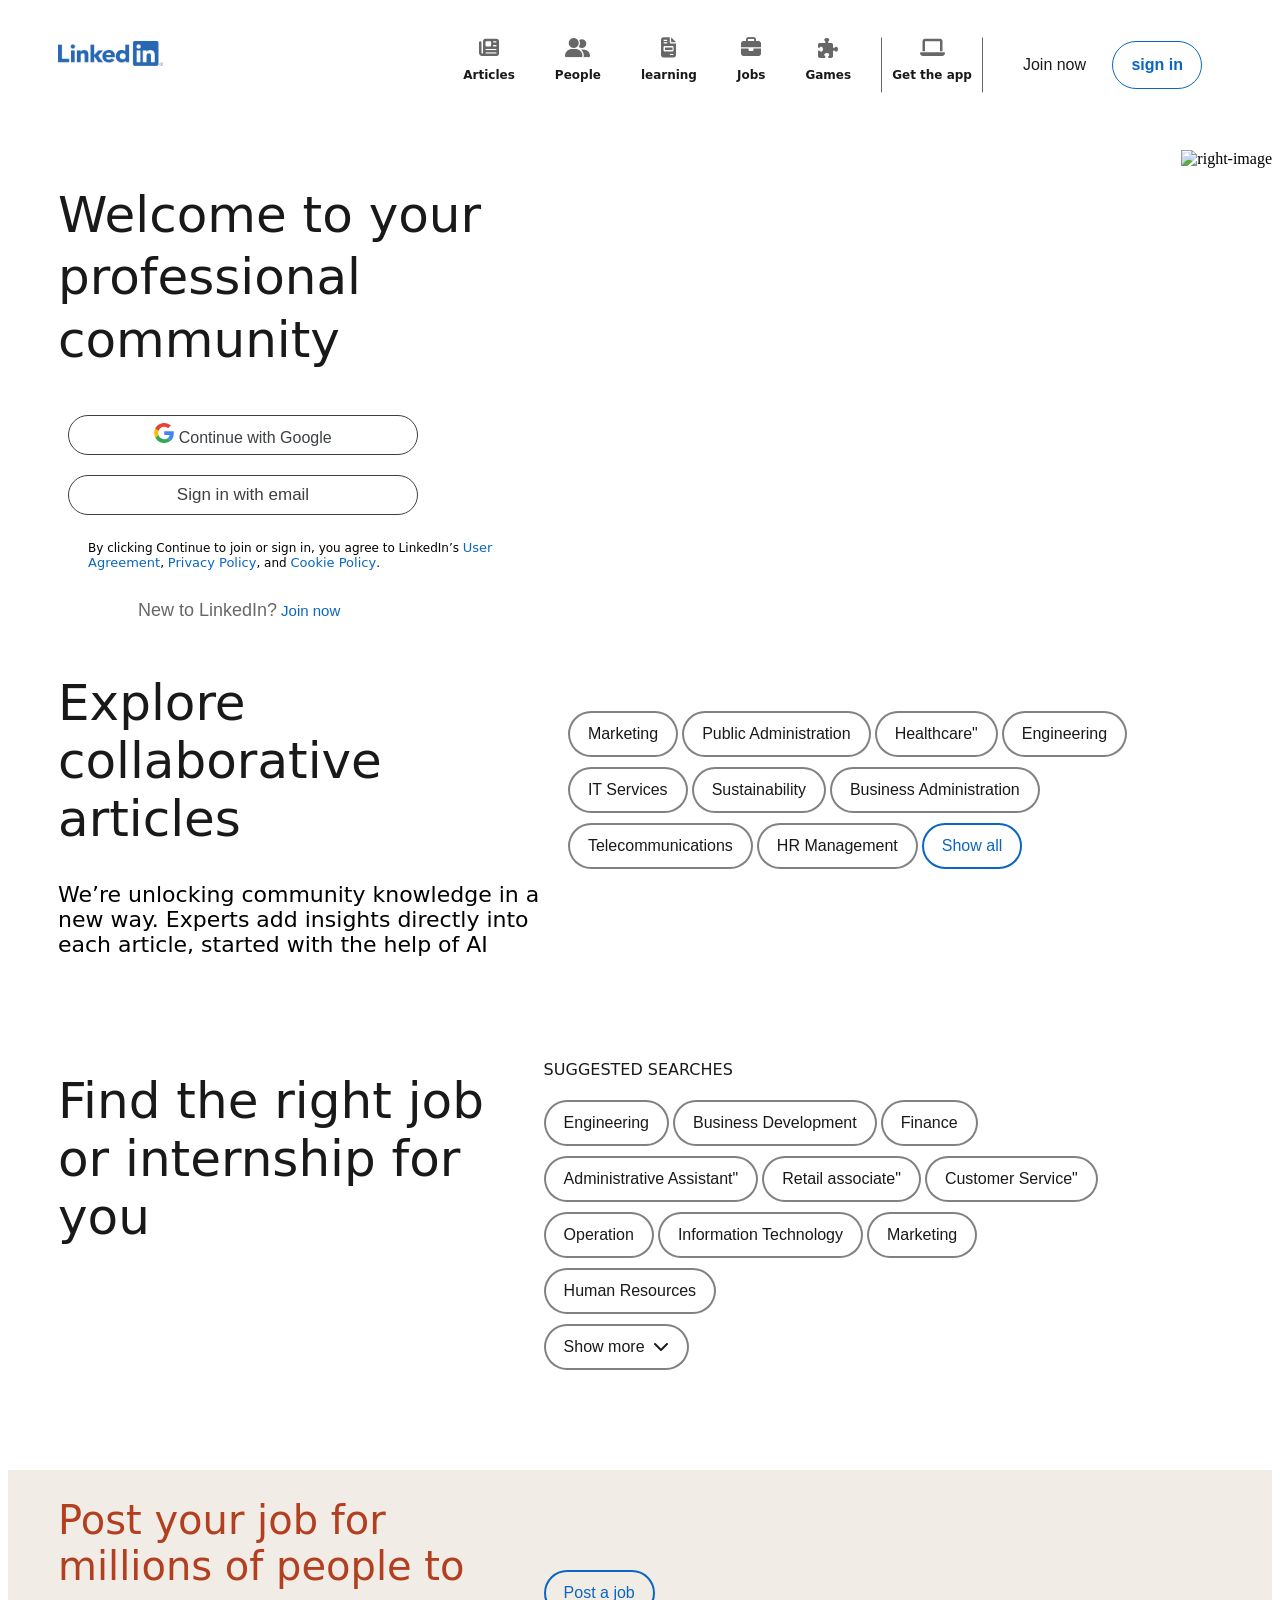
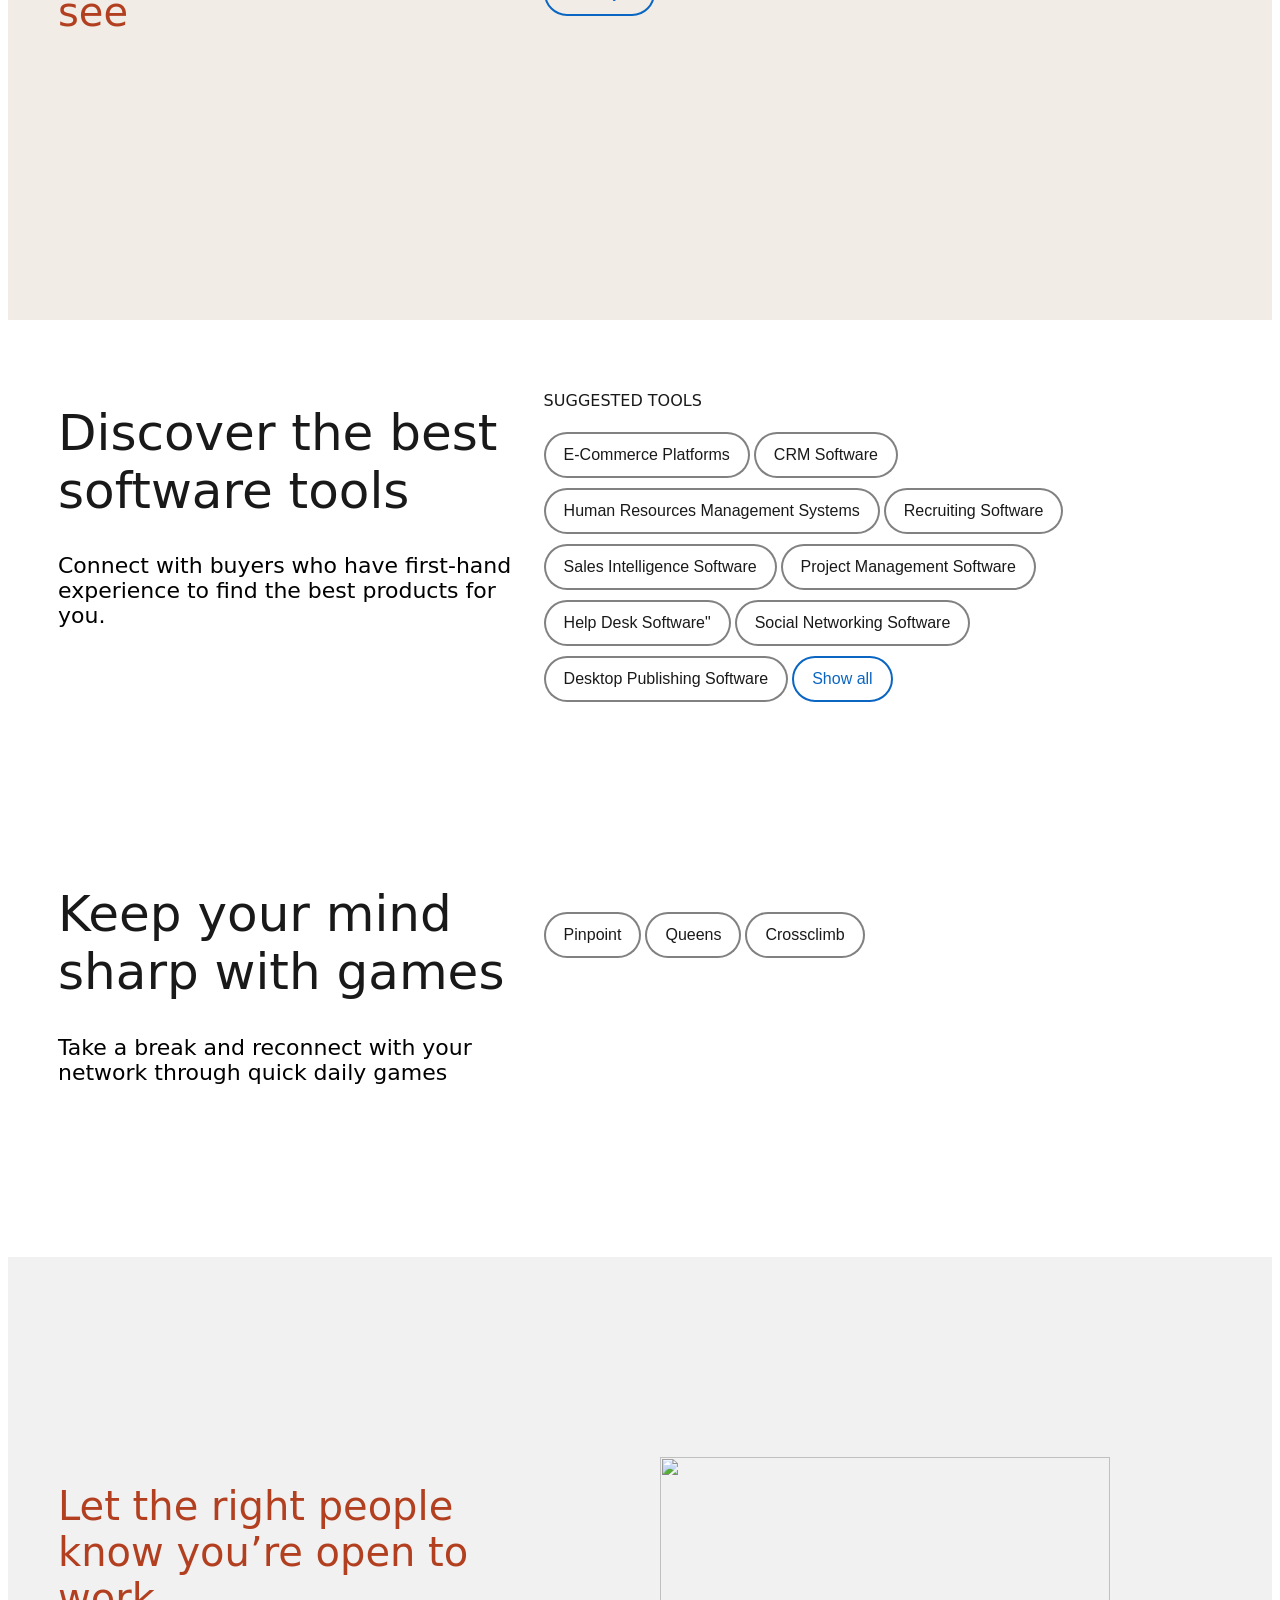
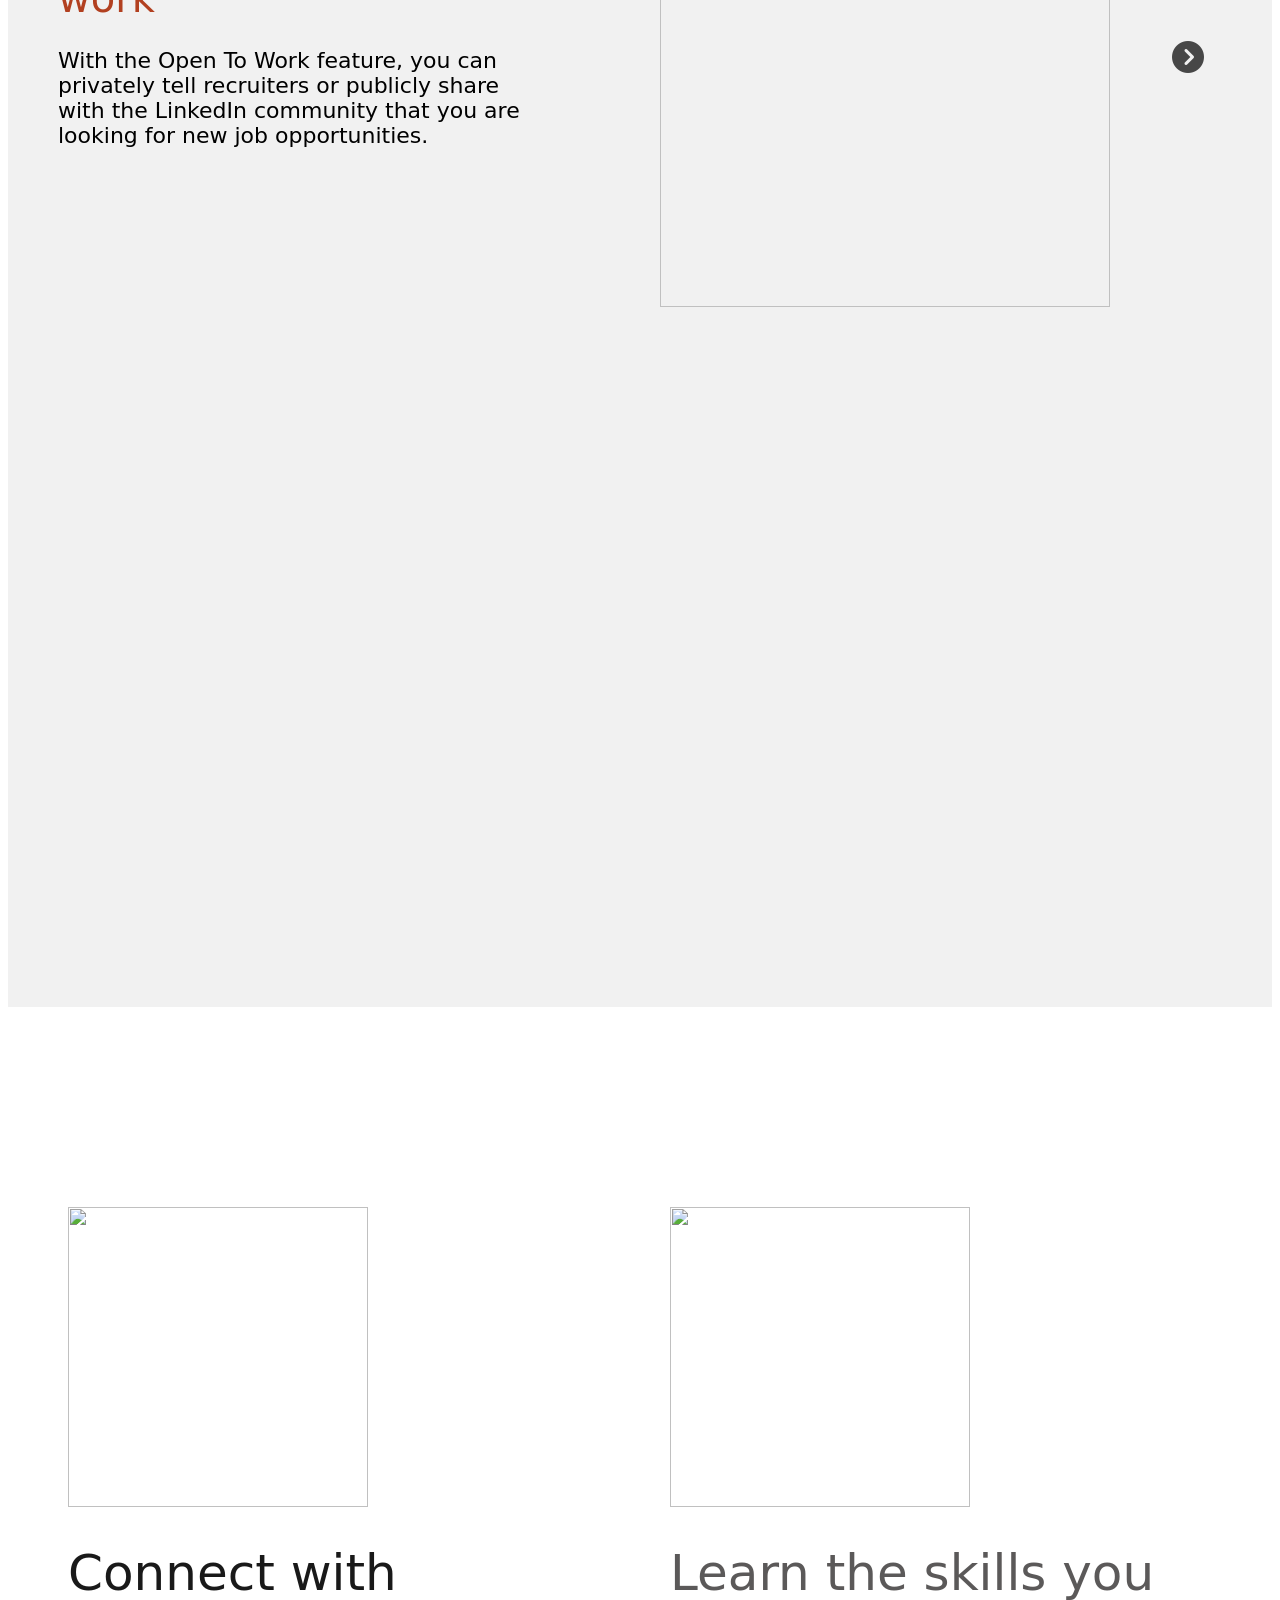
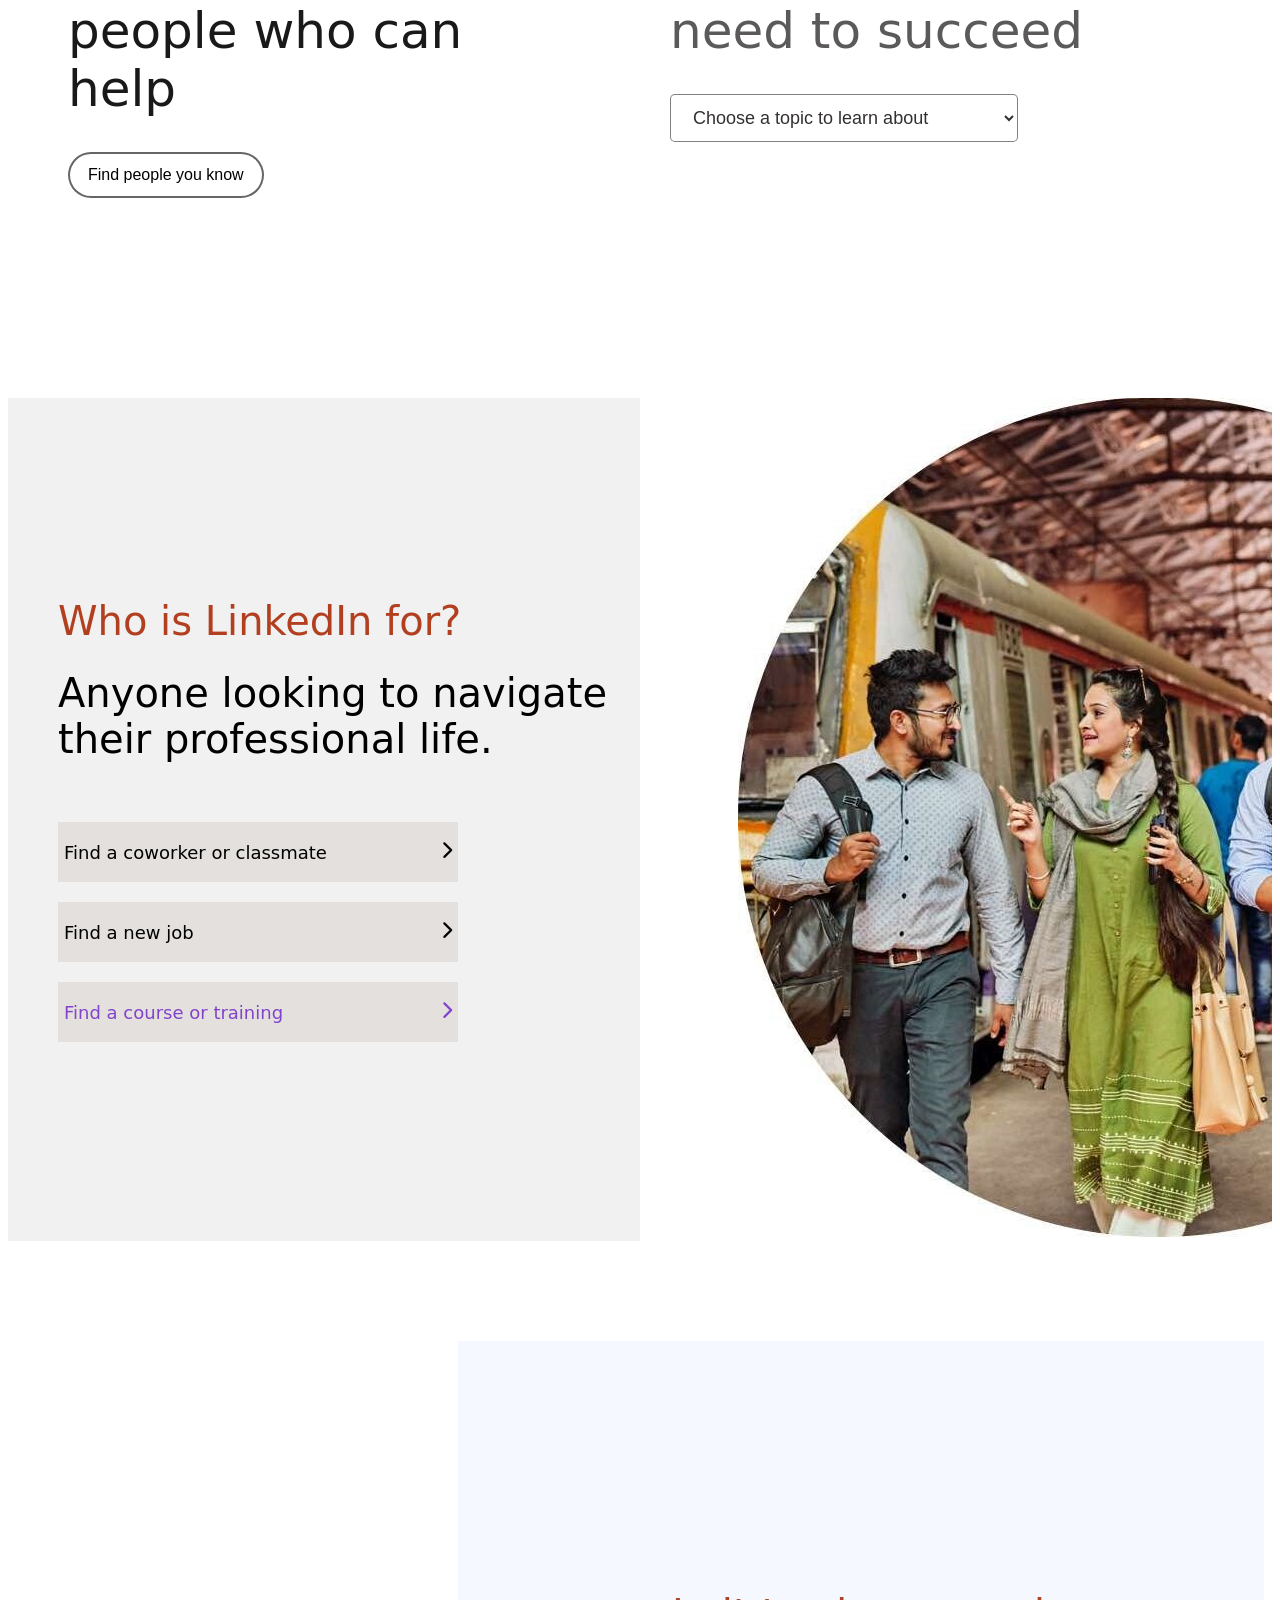
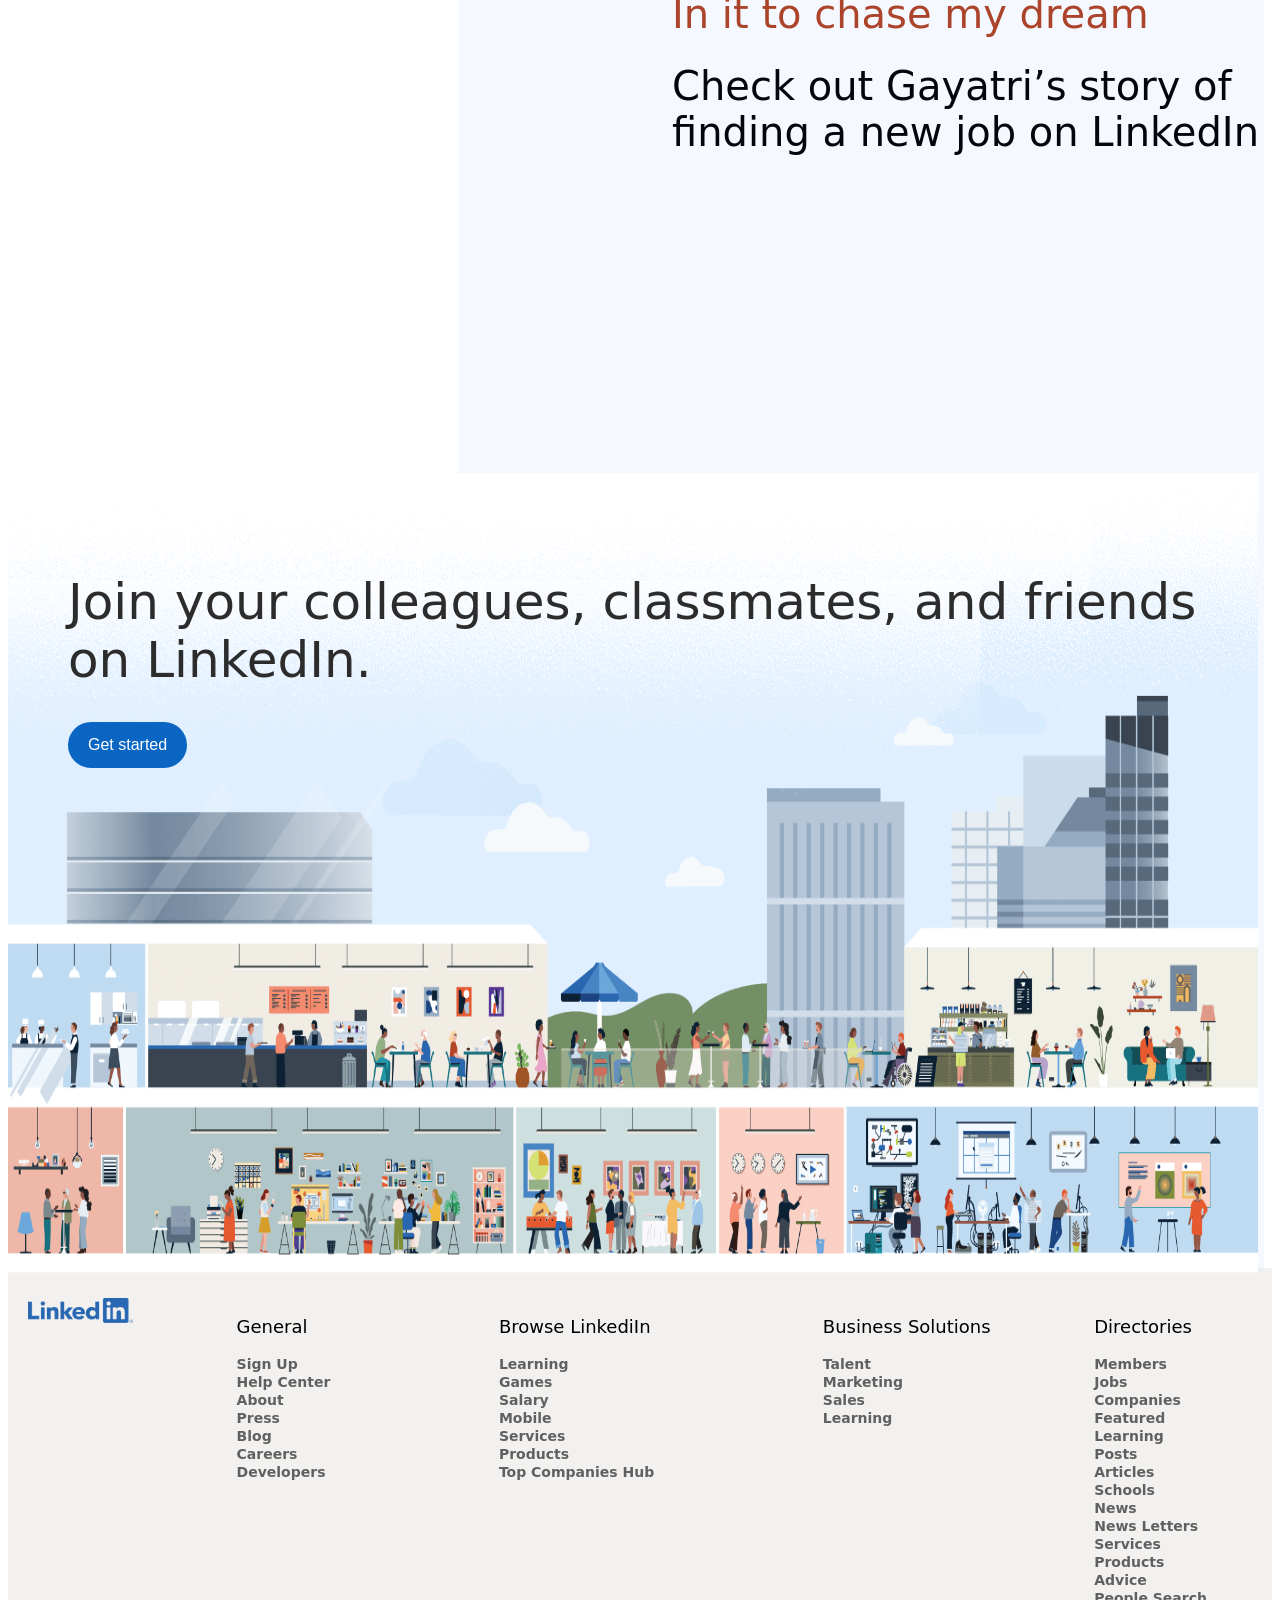
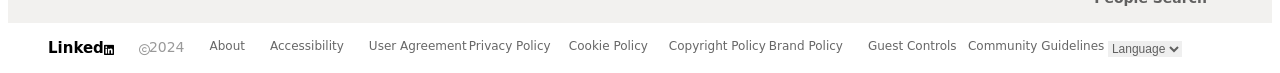
==== commit f01a654e: "Add files via upload" ====
--- a/linkedin.html
+++ b/linkedin.html
@@ -29,7 +29,7 @@
         <div class="header-container">
             <div class="logo">
                 <a href="#">
-                    <img src="Logo.png" width="105px" height="25px" />
+                    <img src="LI-Logo.png" width="105px" height="25px" />
                 </a>
             </div>
 
@@ -350,7 +350,7 @@
         <div class="f1-section">
             <div class="logo">
                 <a href="#">
-                    <img src="C:\linkedin\LI-Logo.png" width="105px" height="25px" />
+                    <img src="LI-Logo.png" width="105px" height="25px" />
                 </a>
             </div>
 
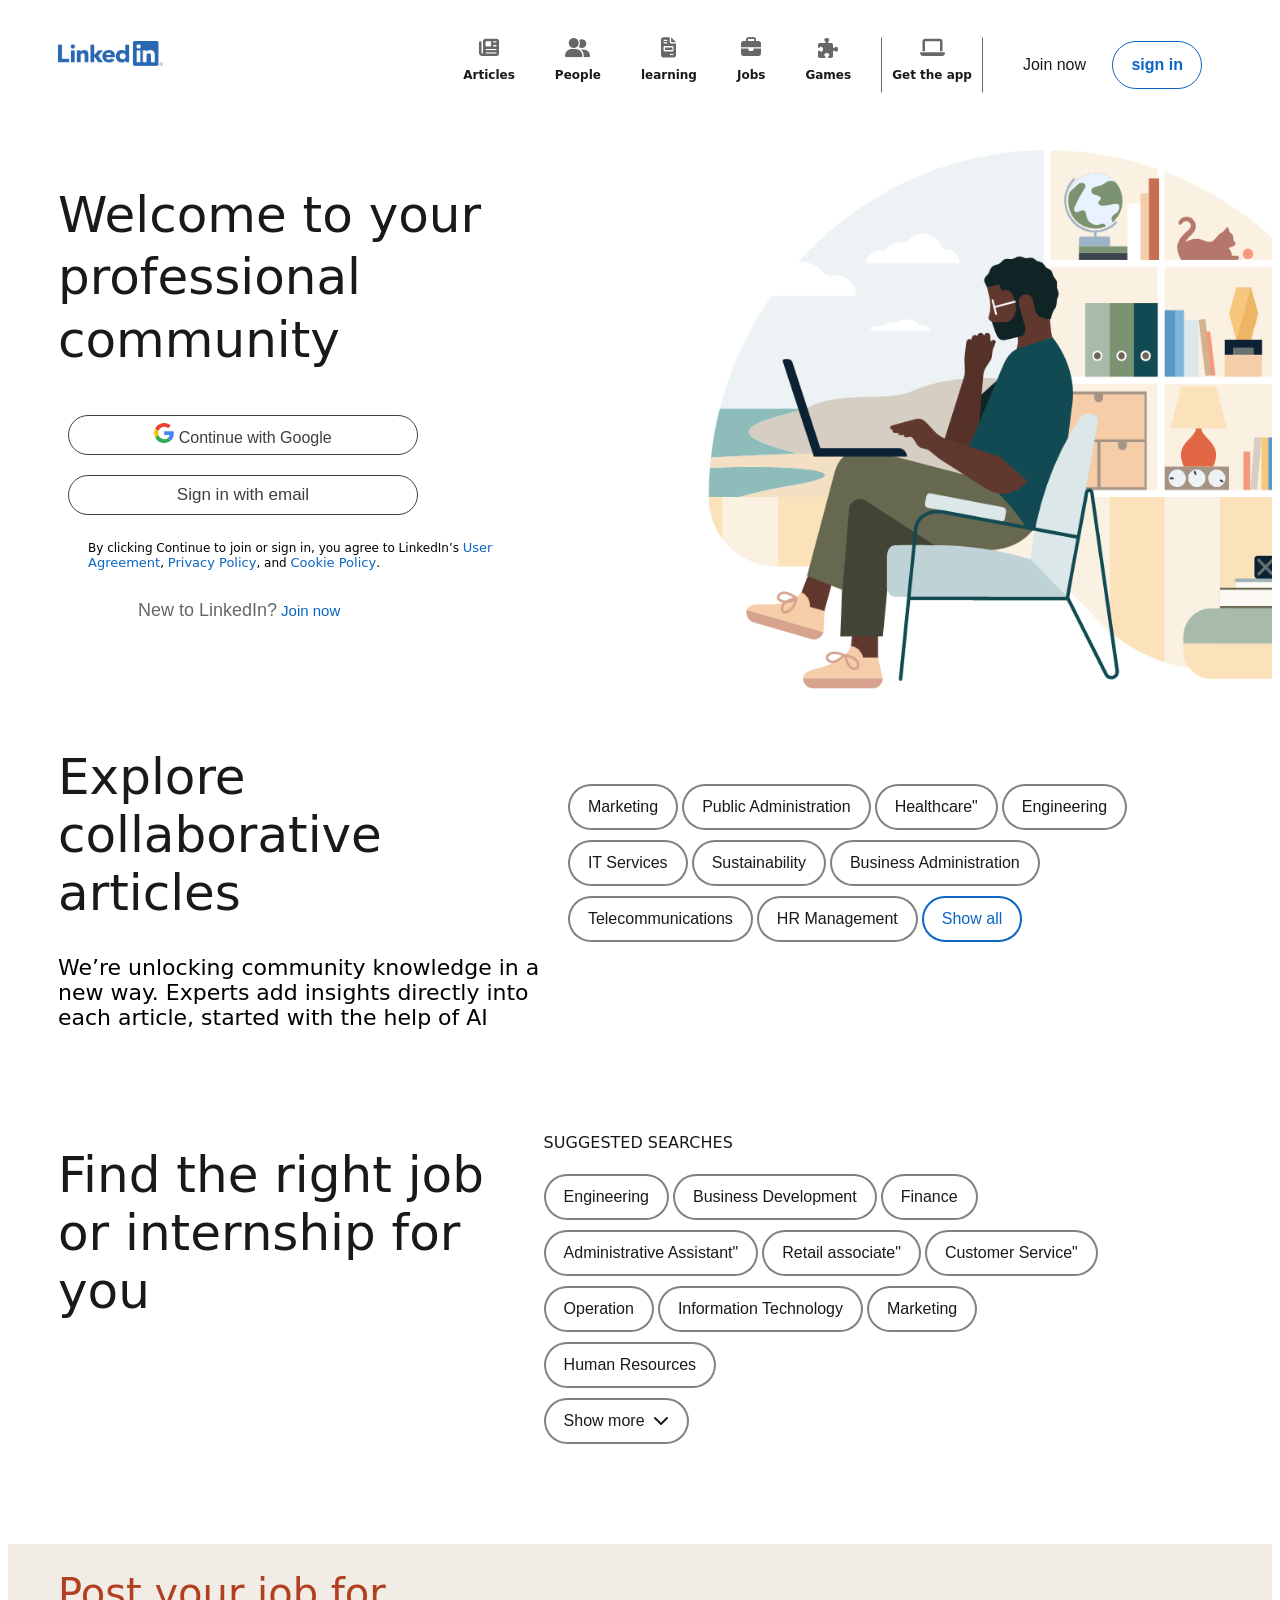
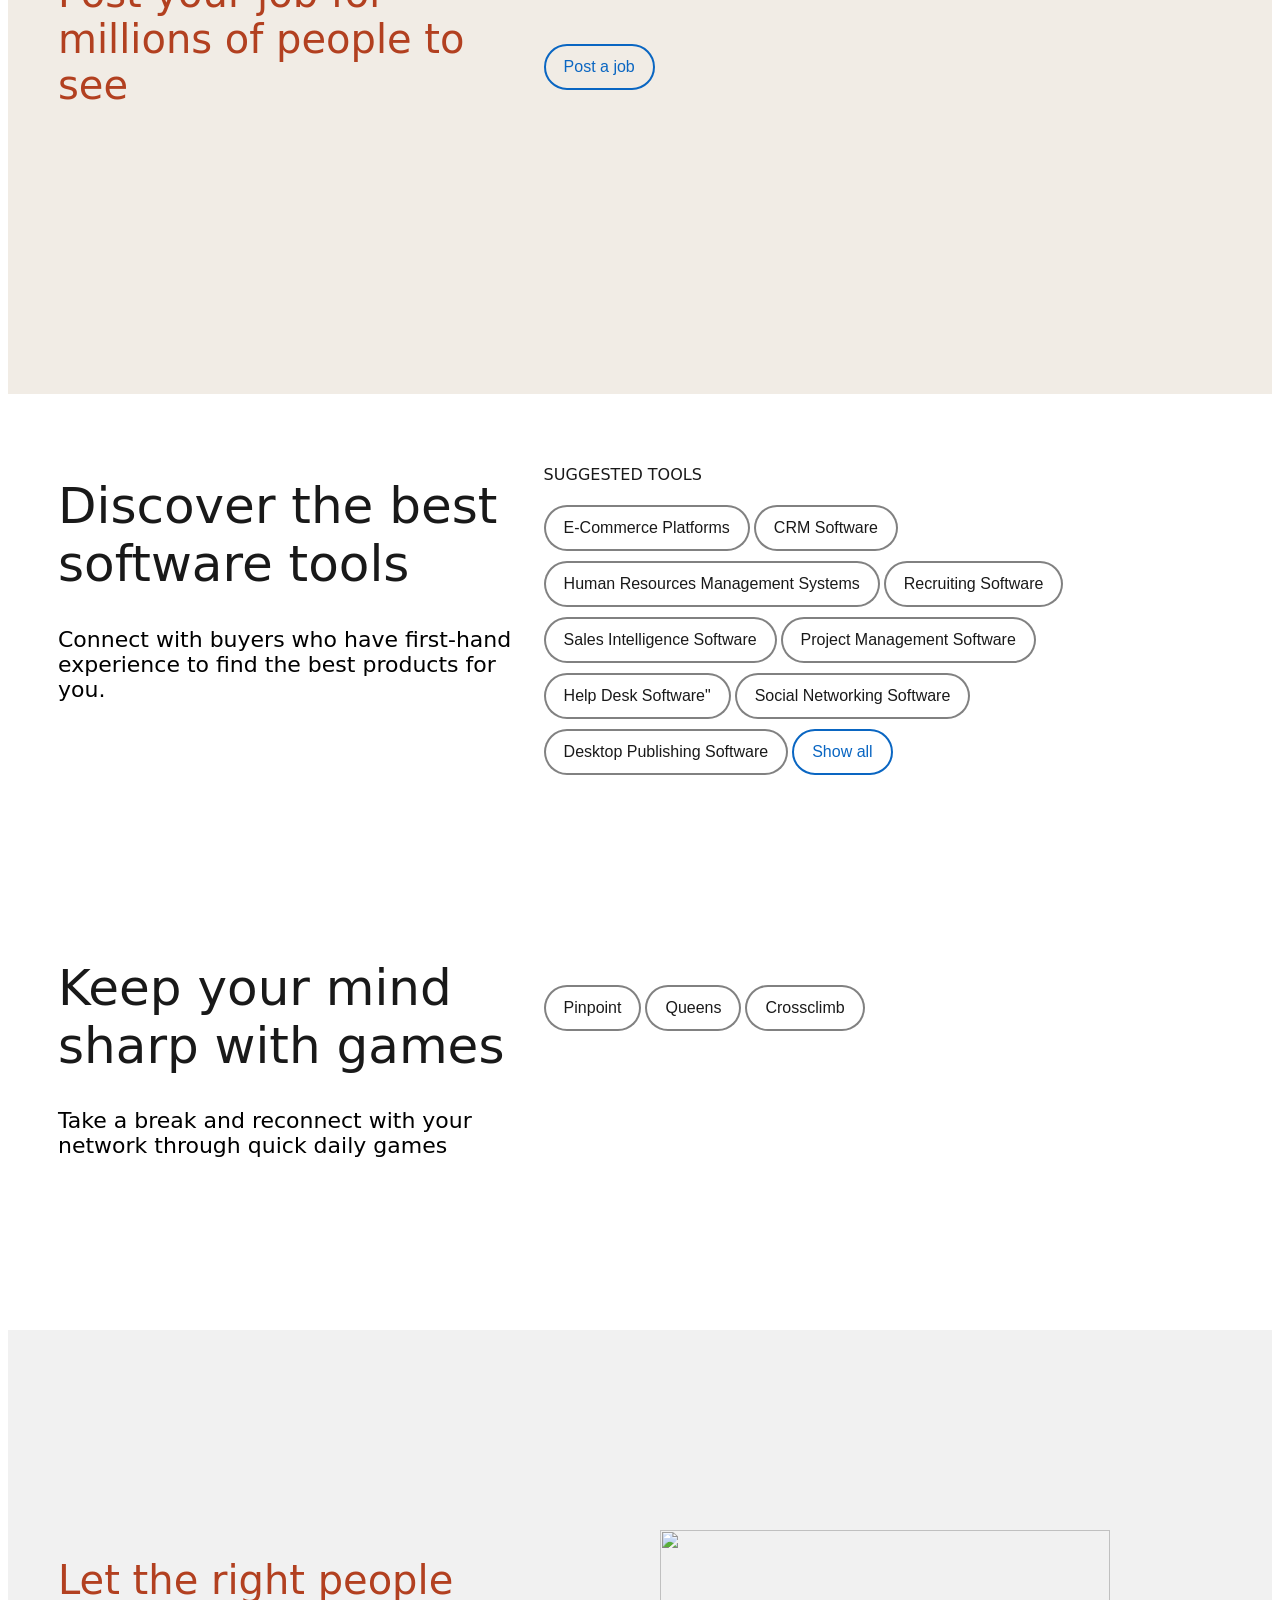
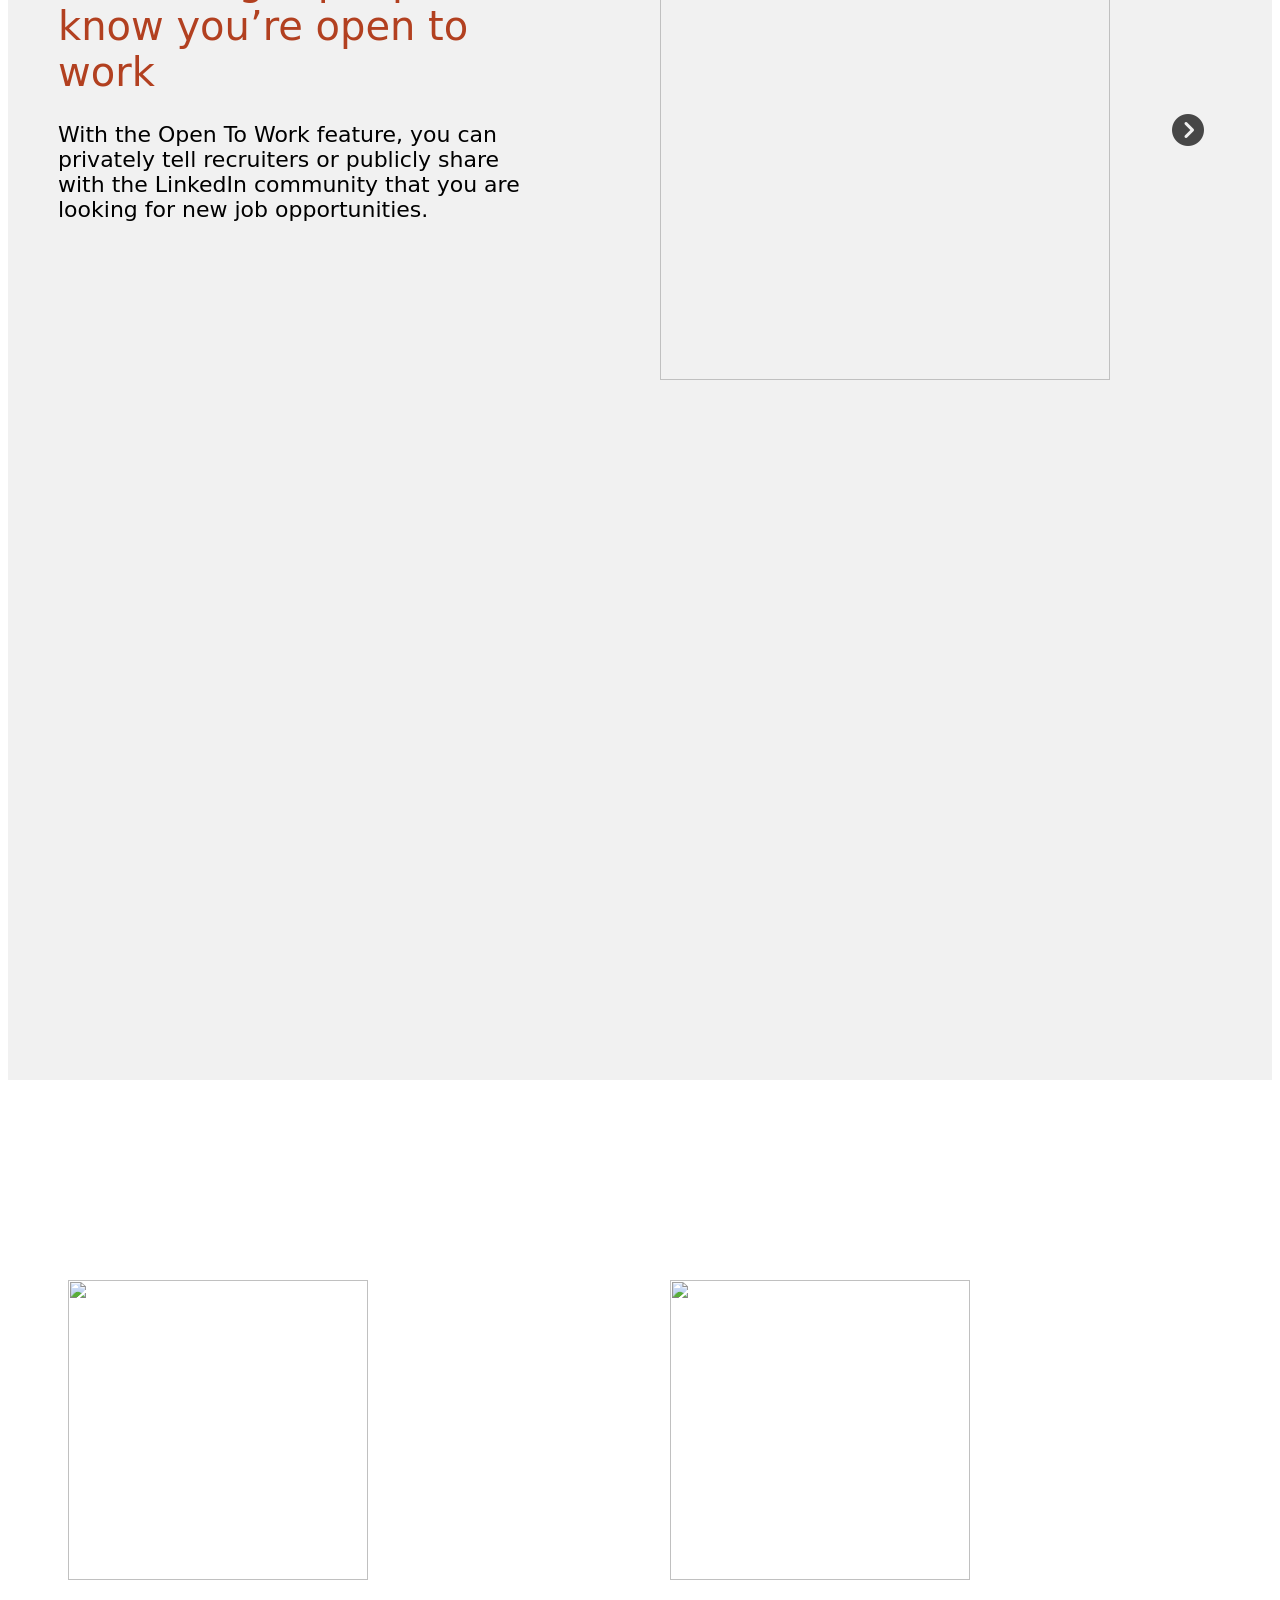
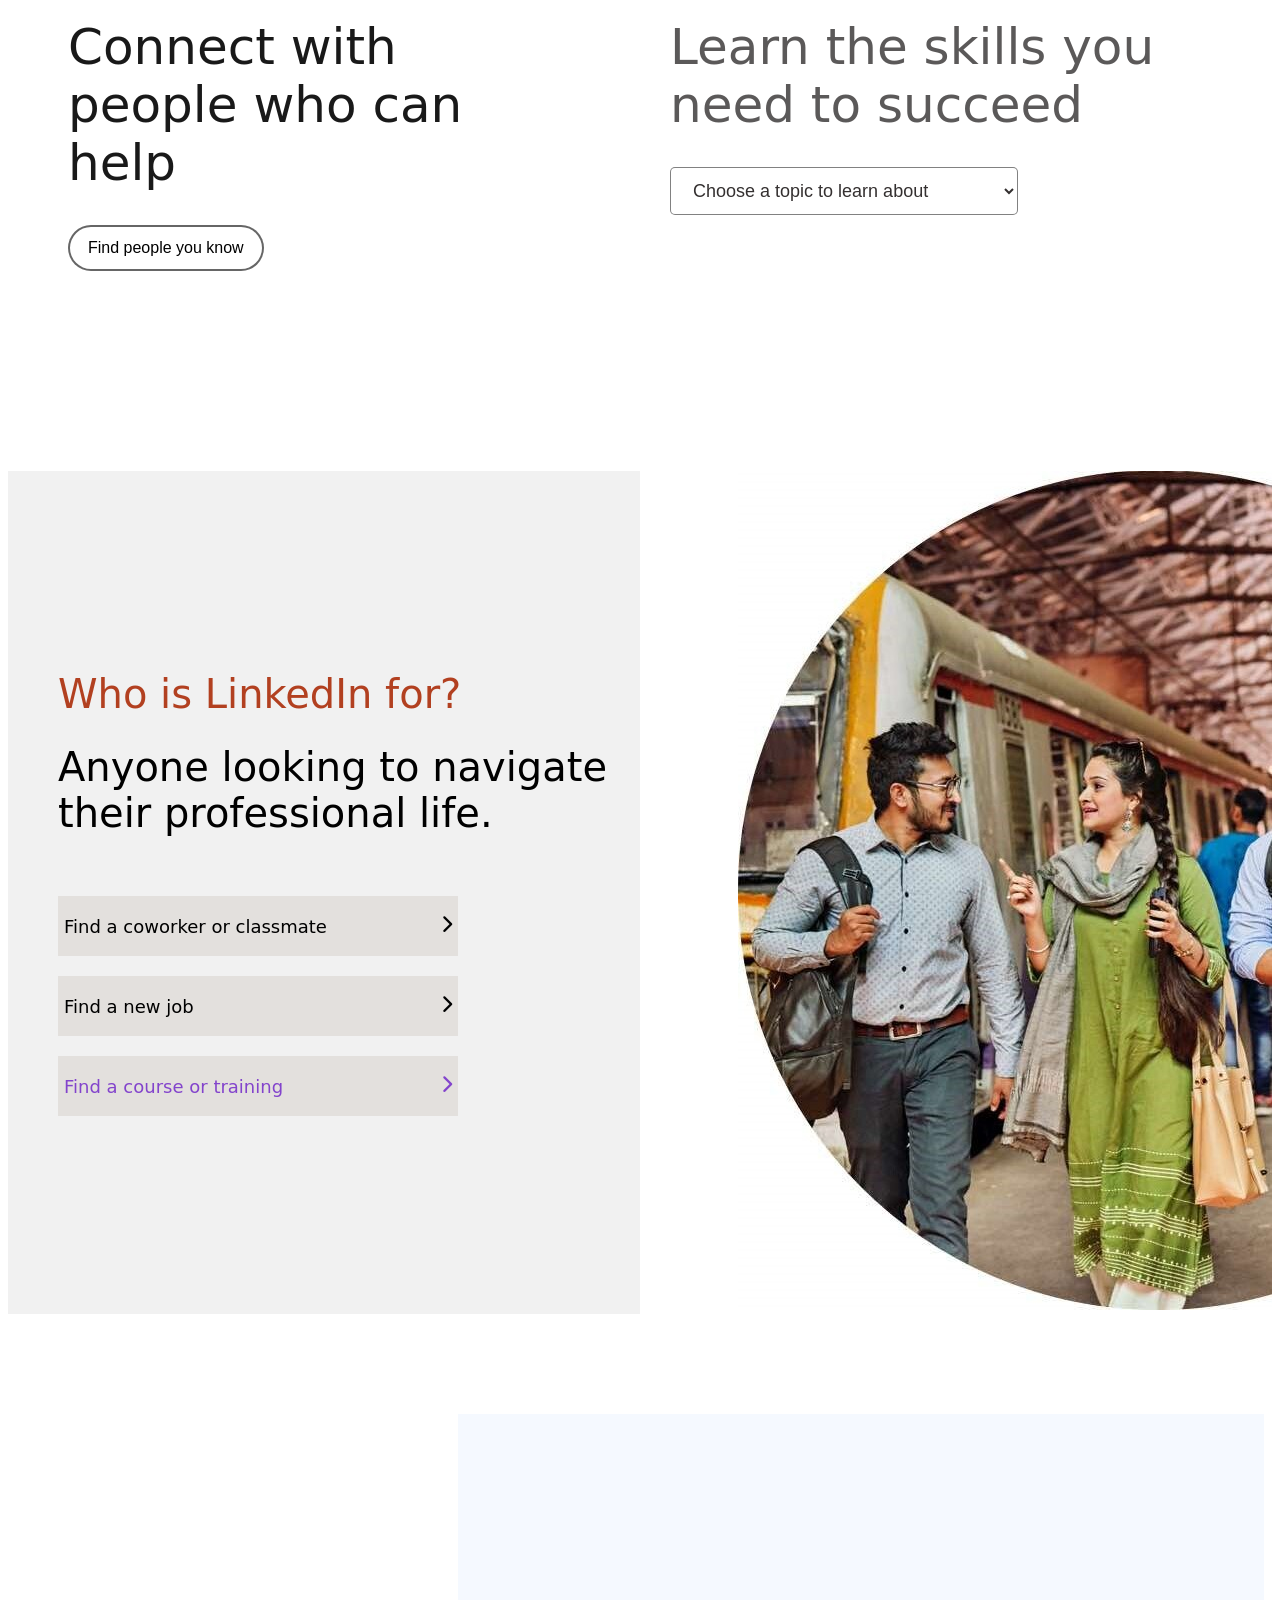
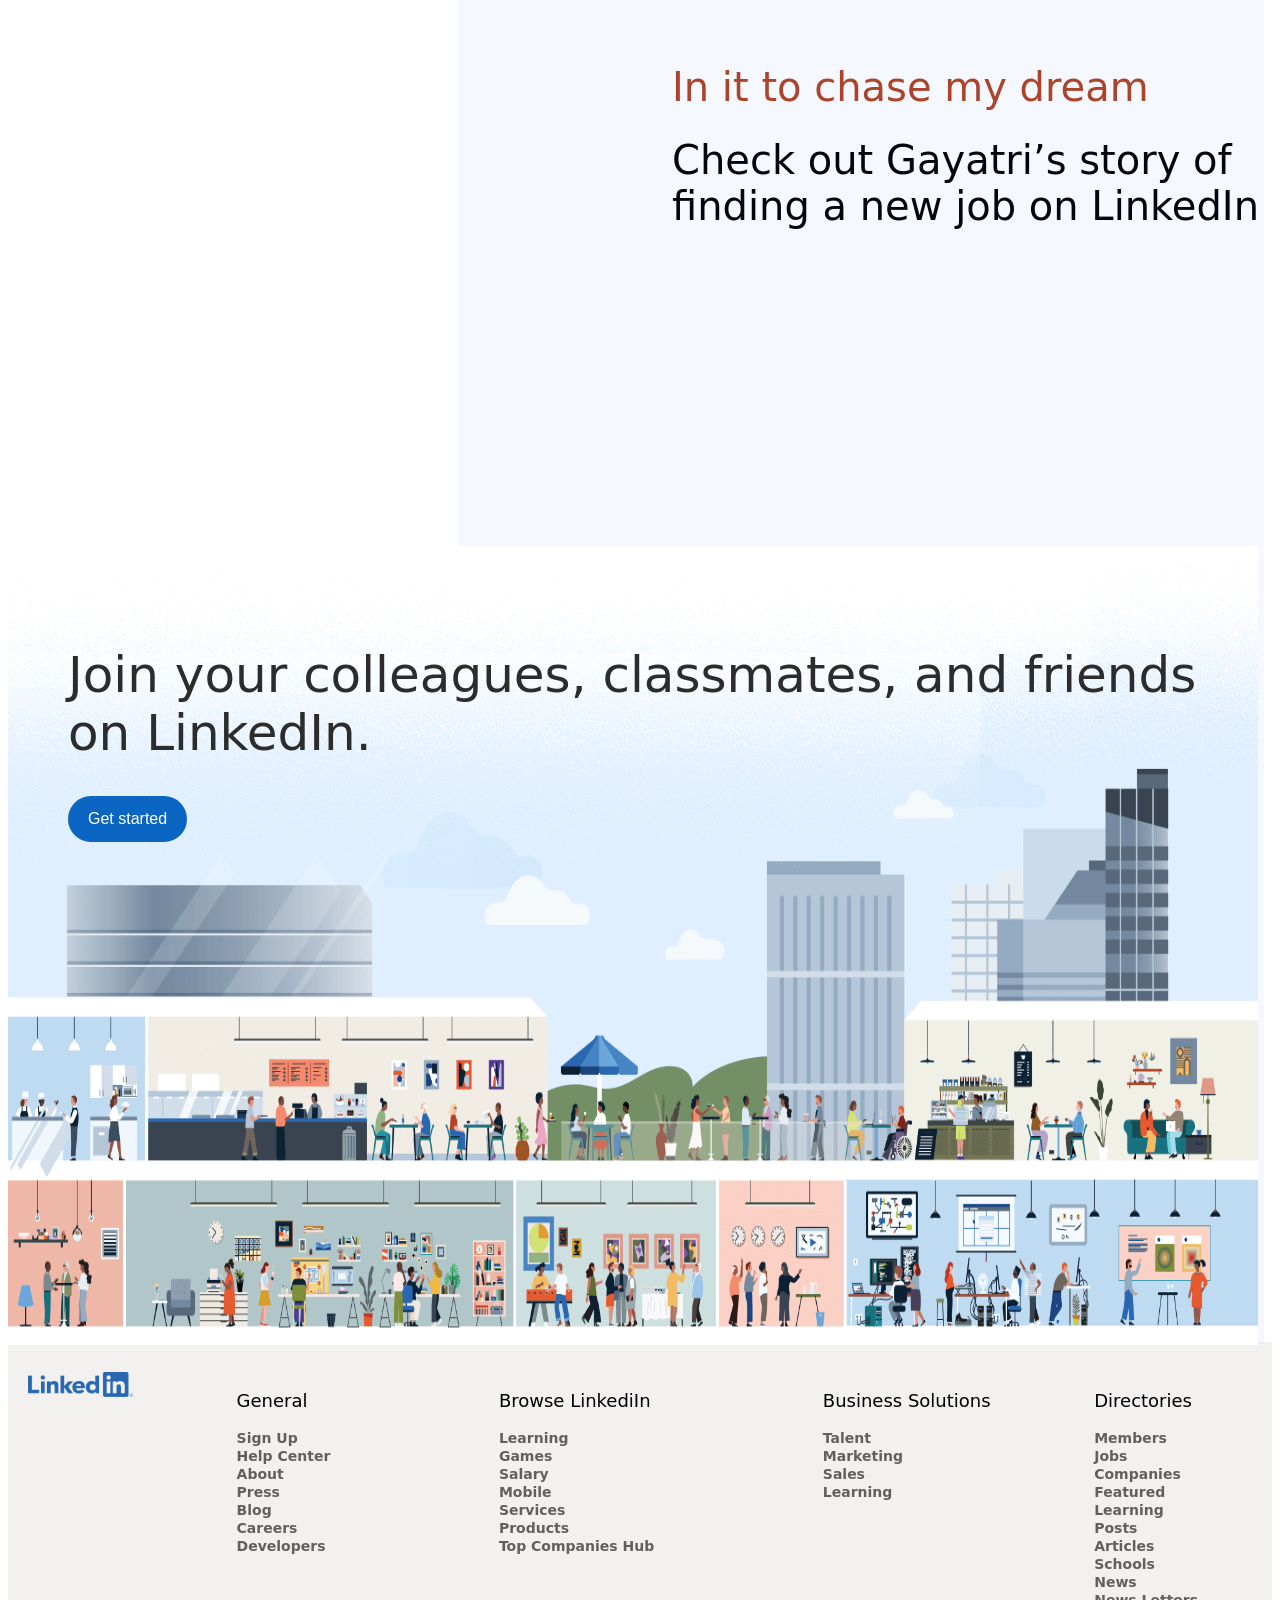
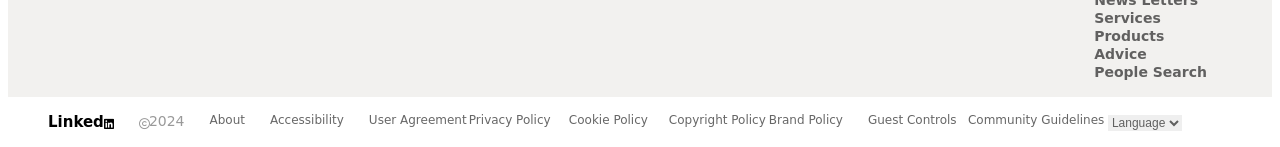
==== commit f8196ee0: "Add files via upload" ====
--- a/linkedin.html
+++ b/linkedin.html
@@ -99,7 +99,7 @@
             </div>
 
             <div class="right-section">
-                <img src="containerfirst.svg" alt="right-image" width="570px" height="540px" />
+                <img src="containerfirst.svg.png" alt="right-image" width="570px" height="540px" />
             </div>
         </div>
 
